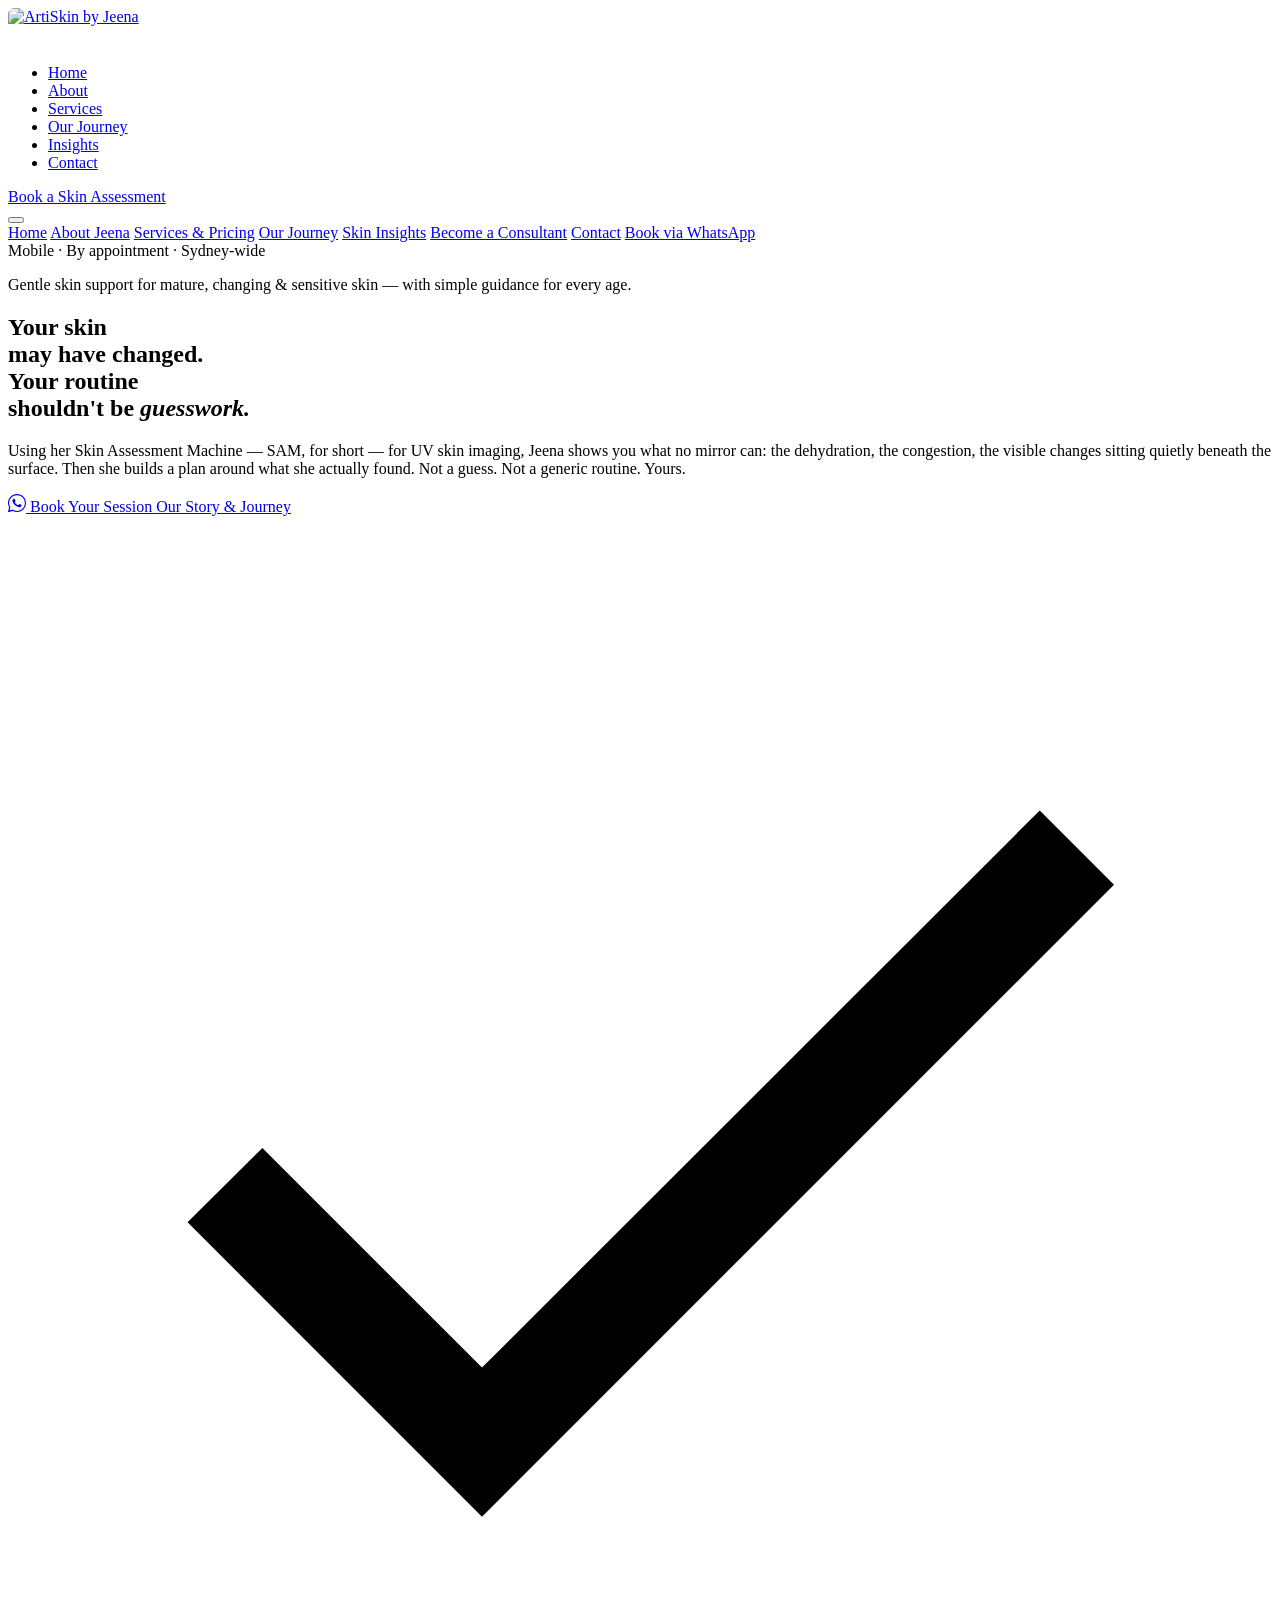
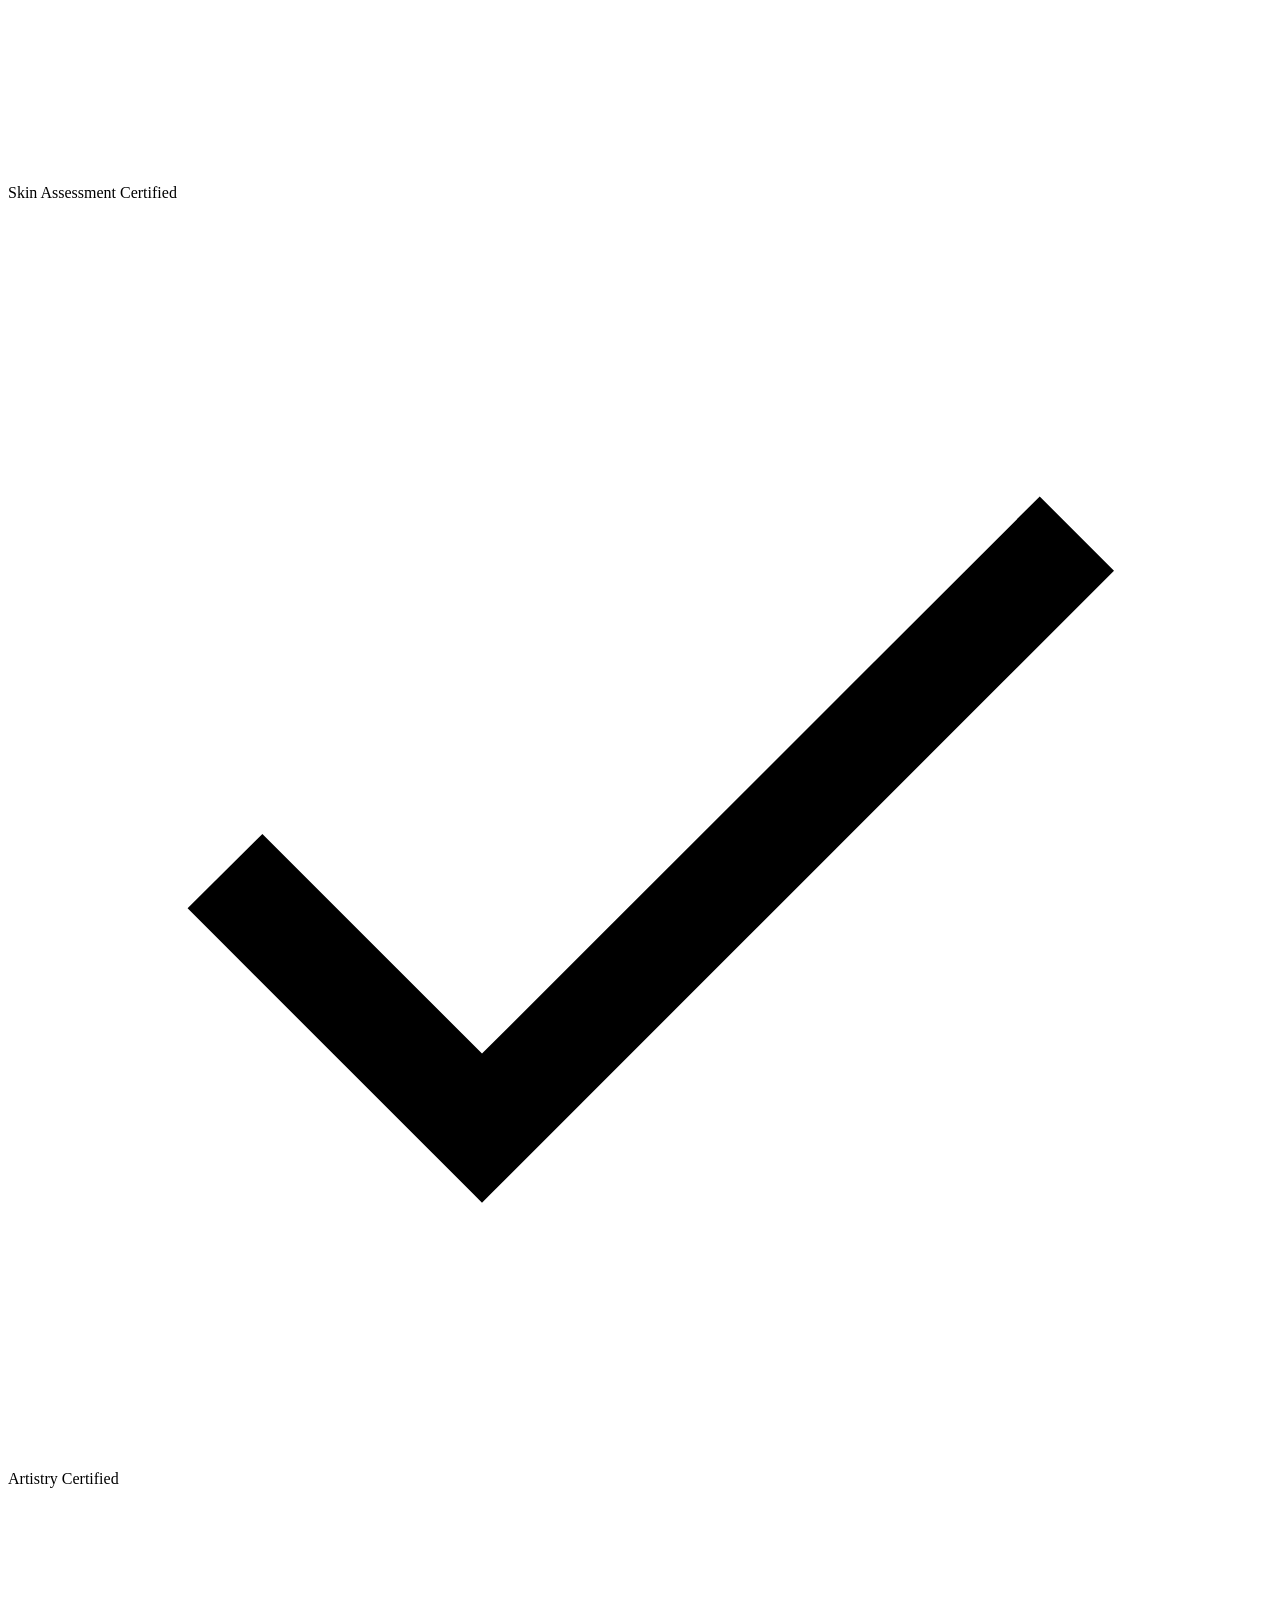
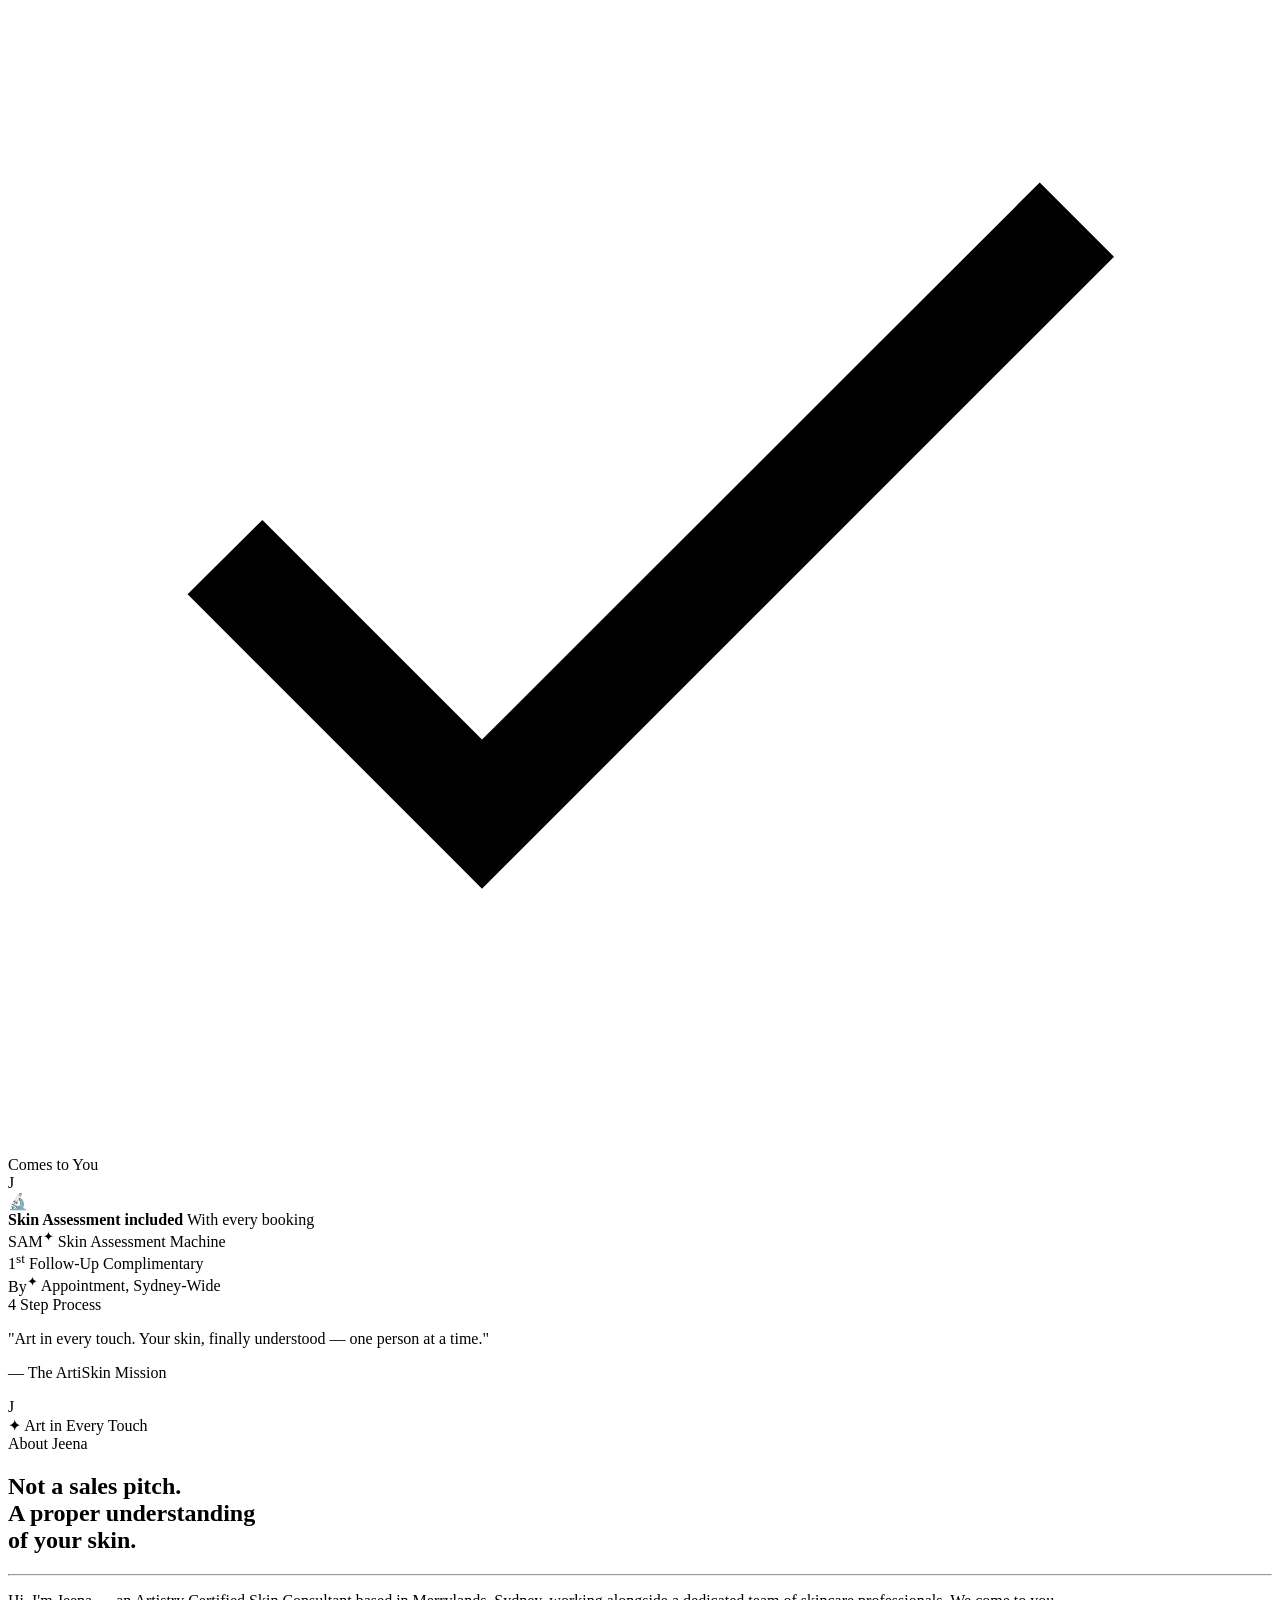
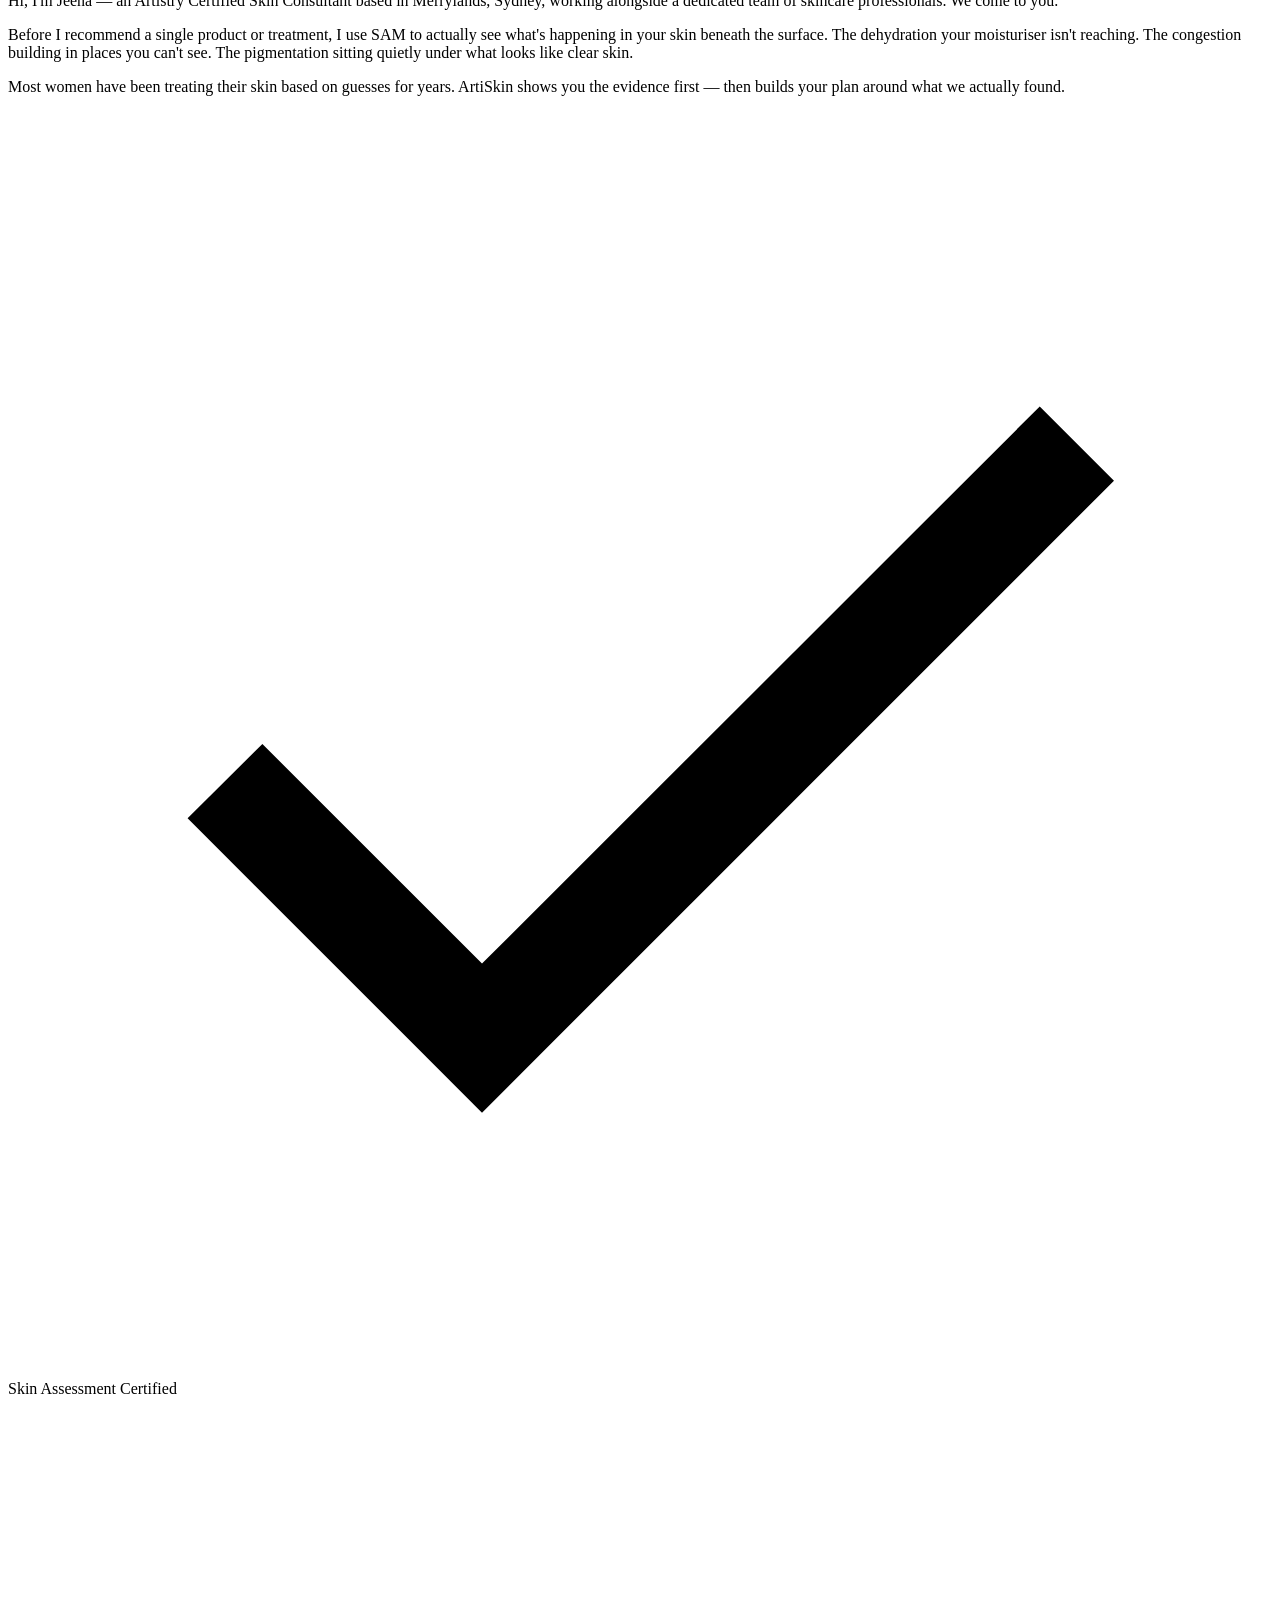
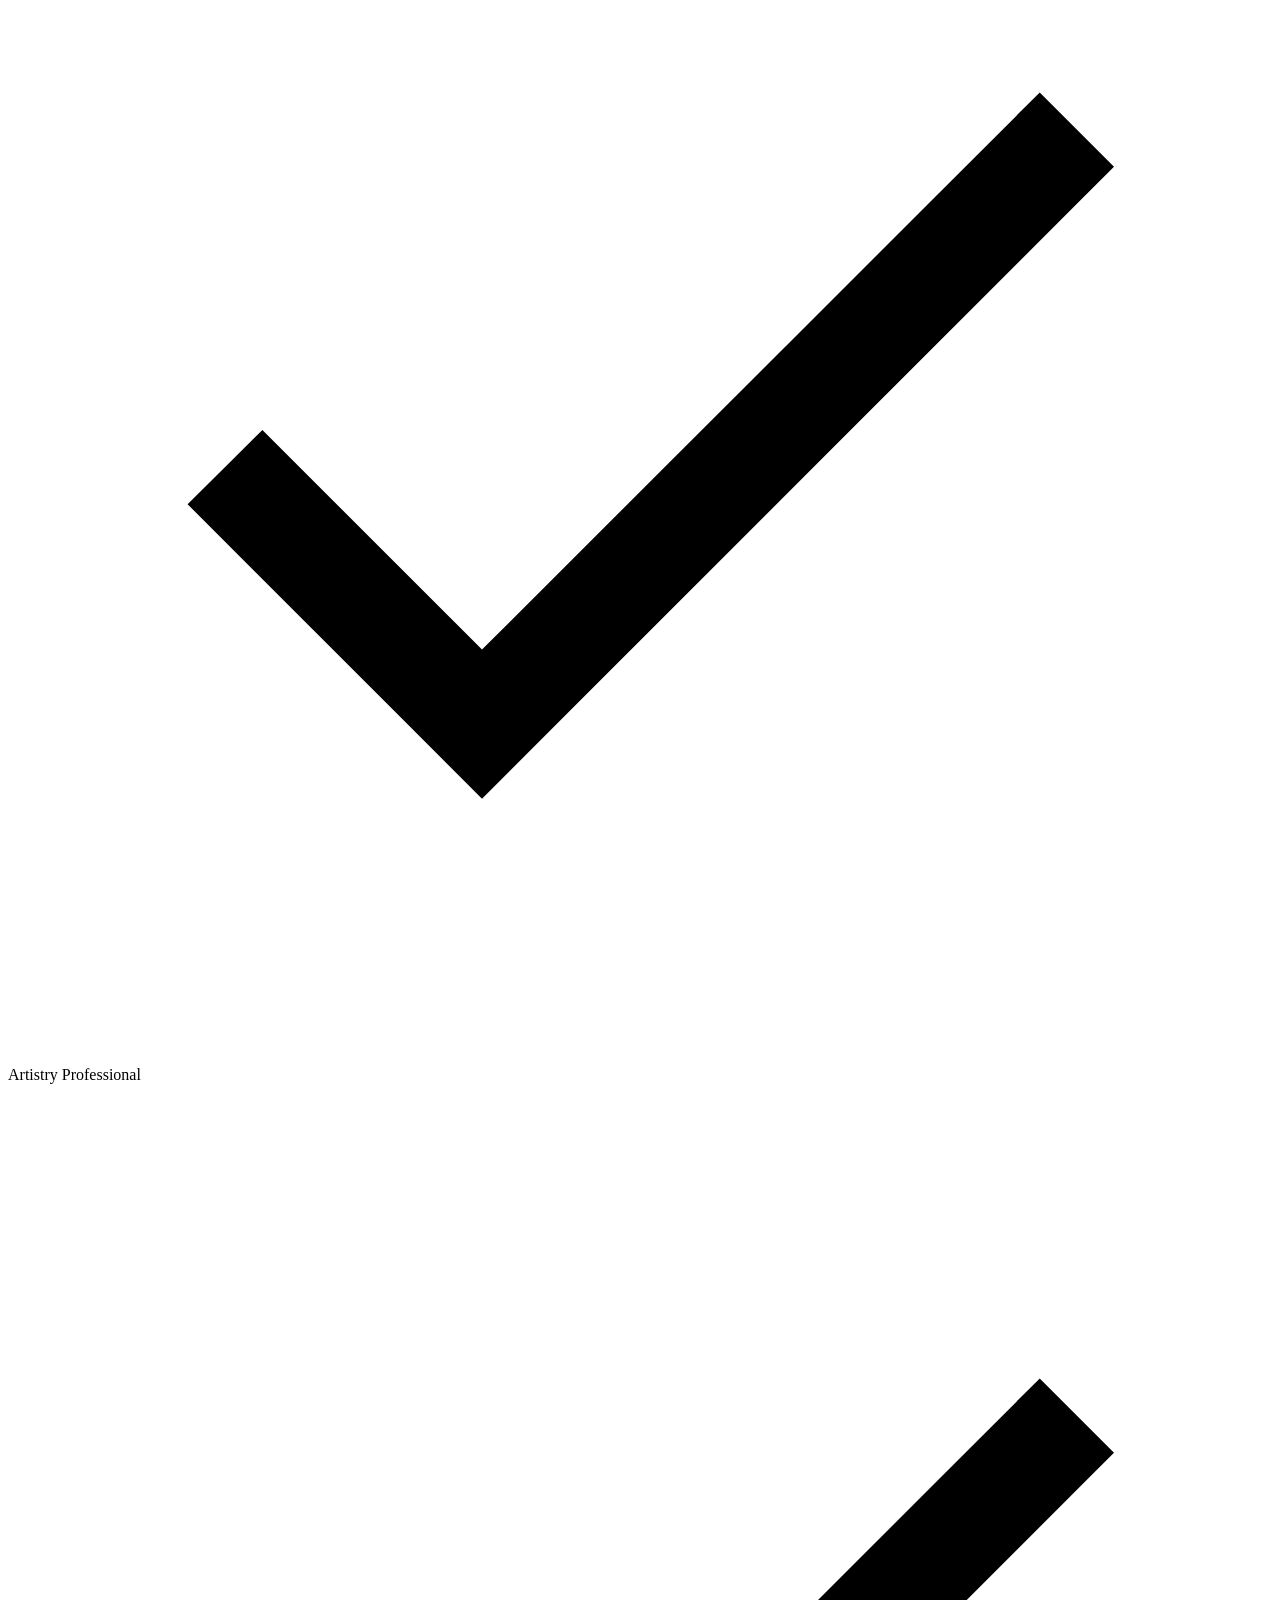
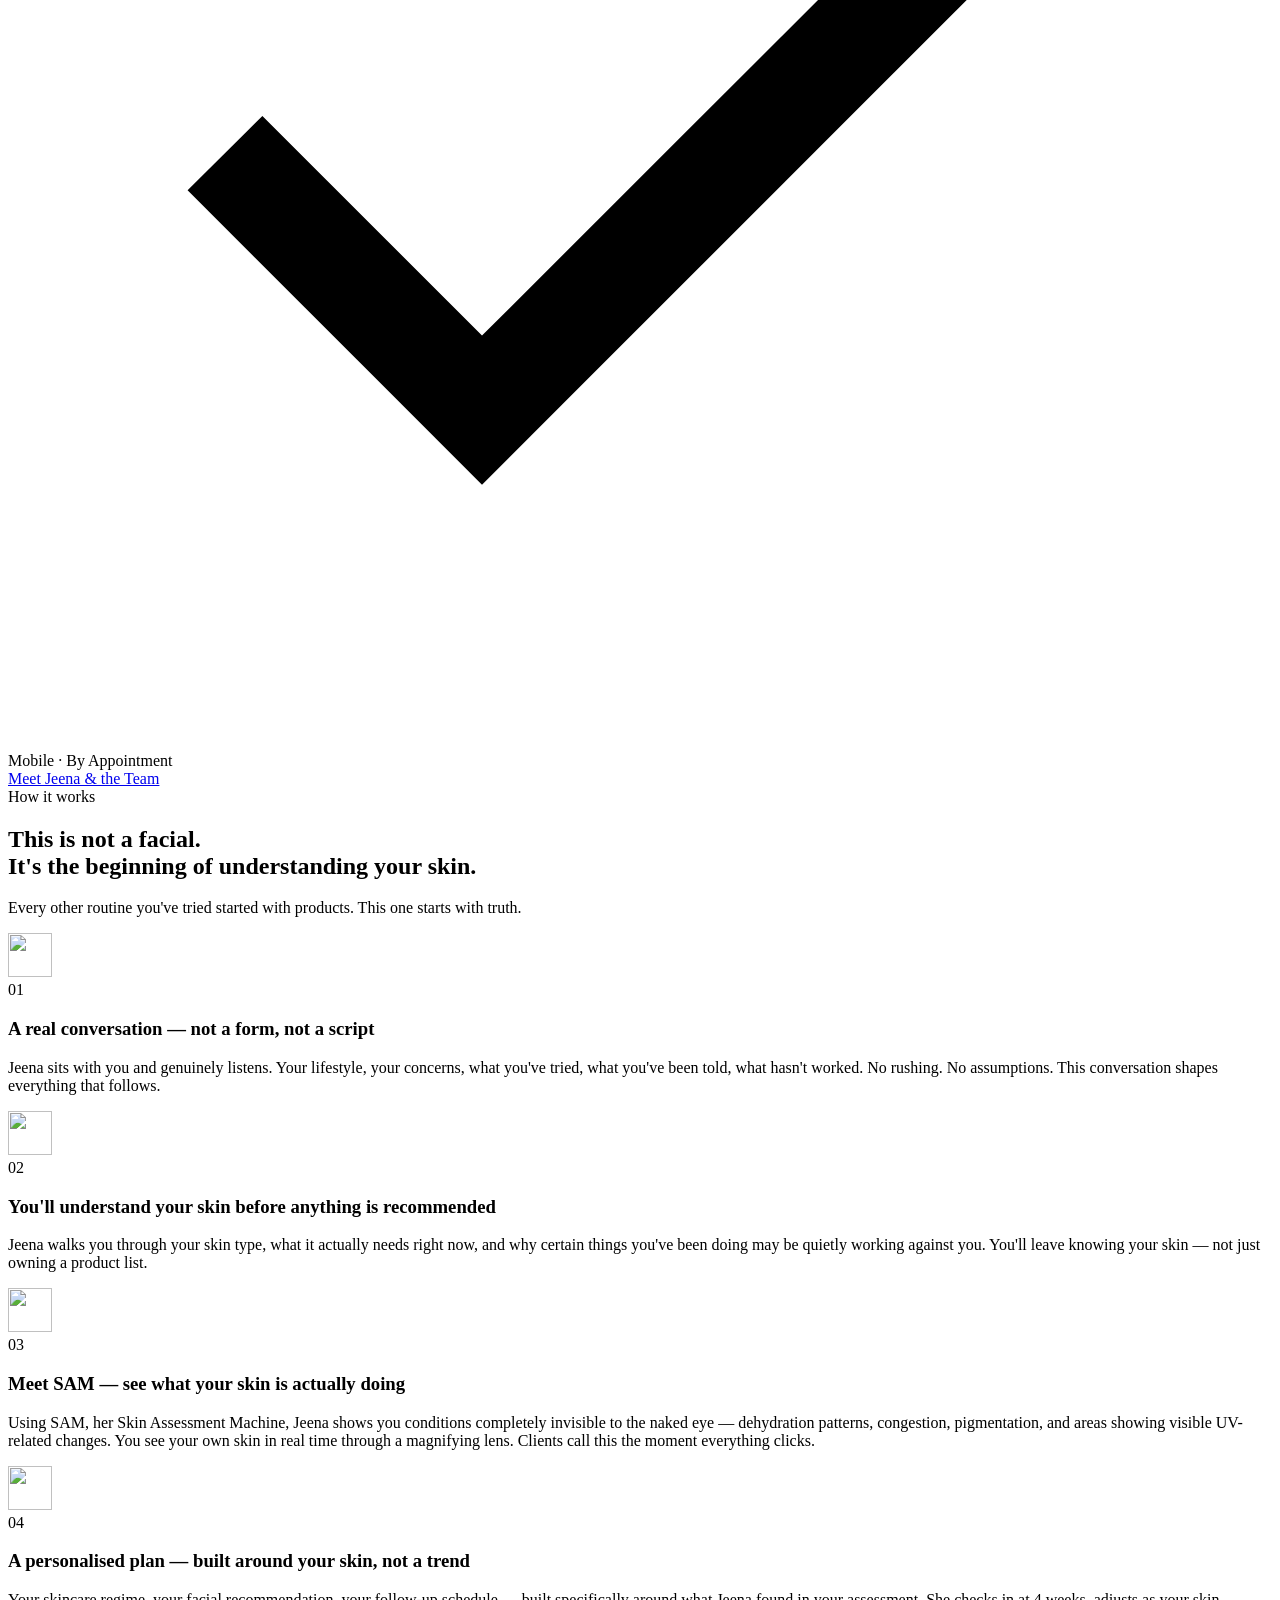
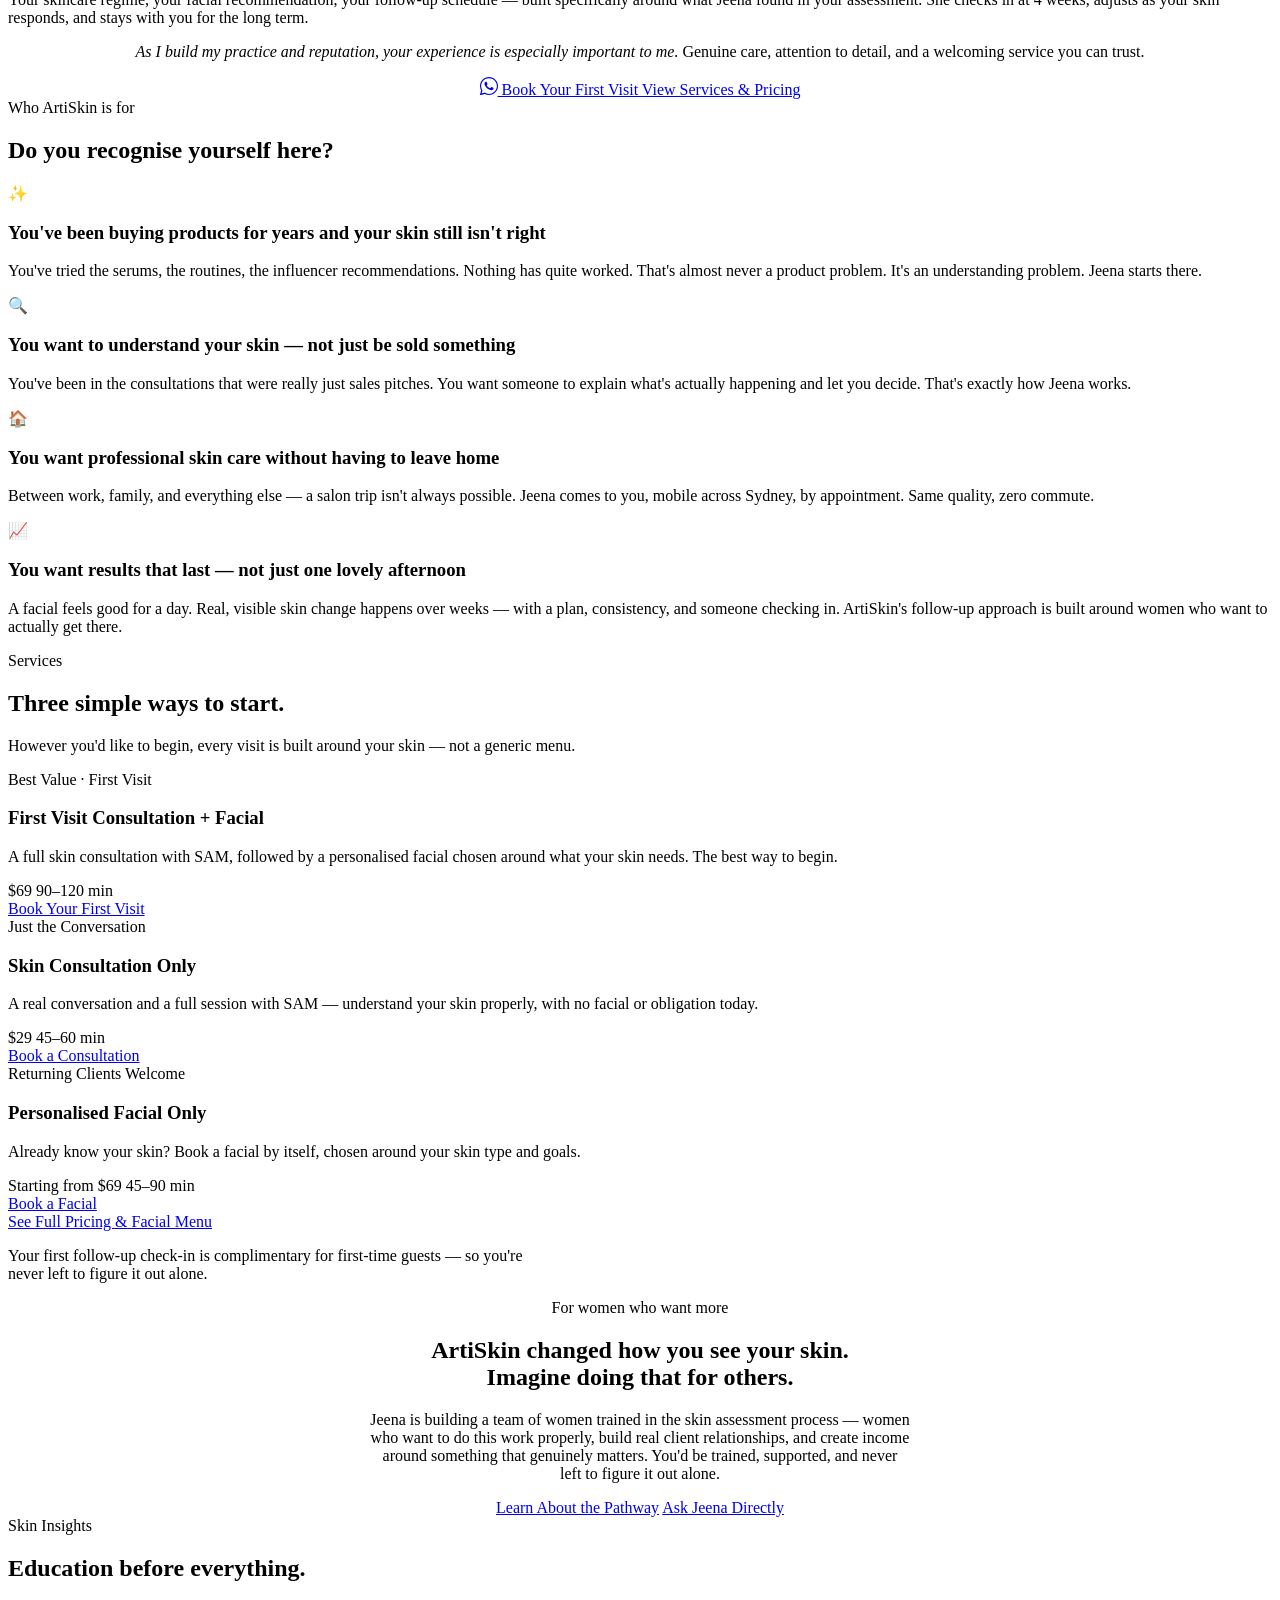
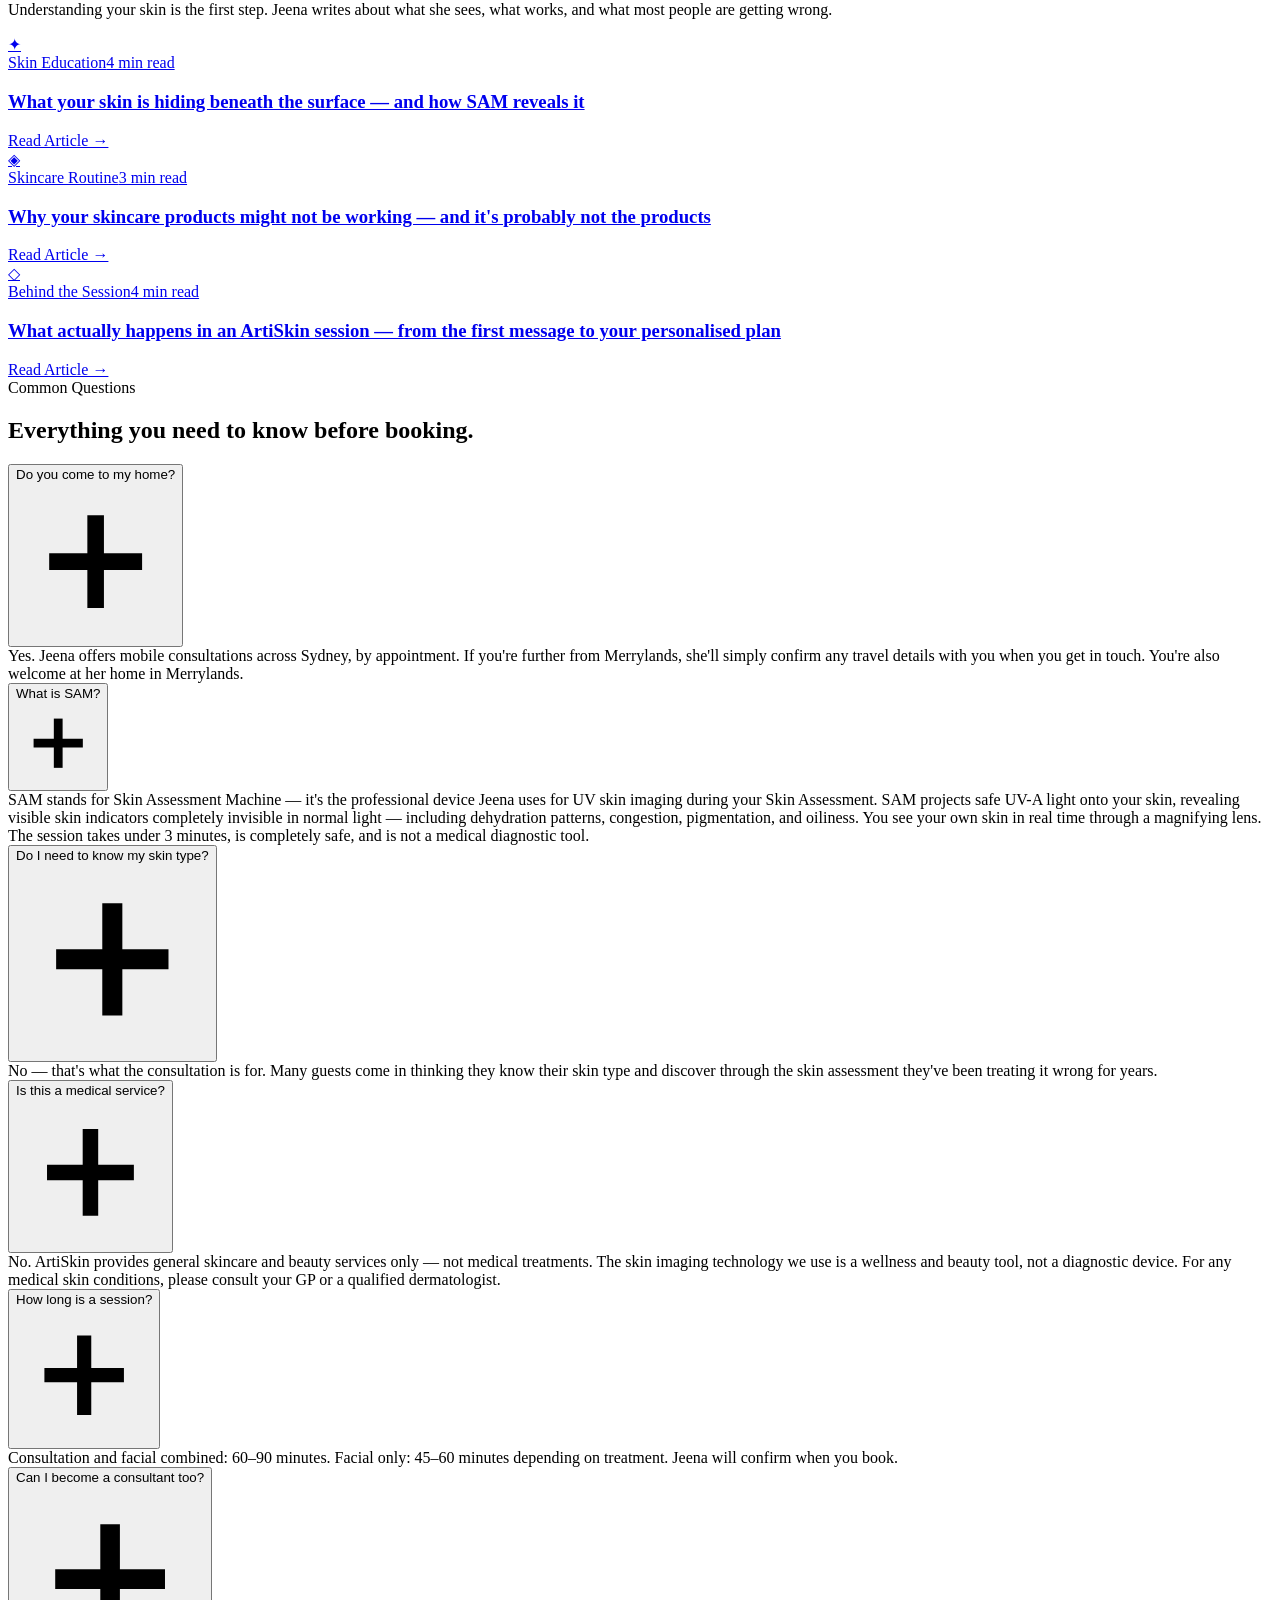
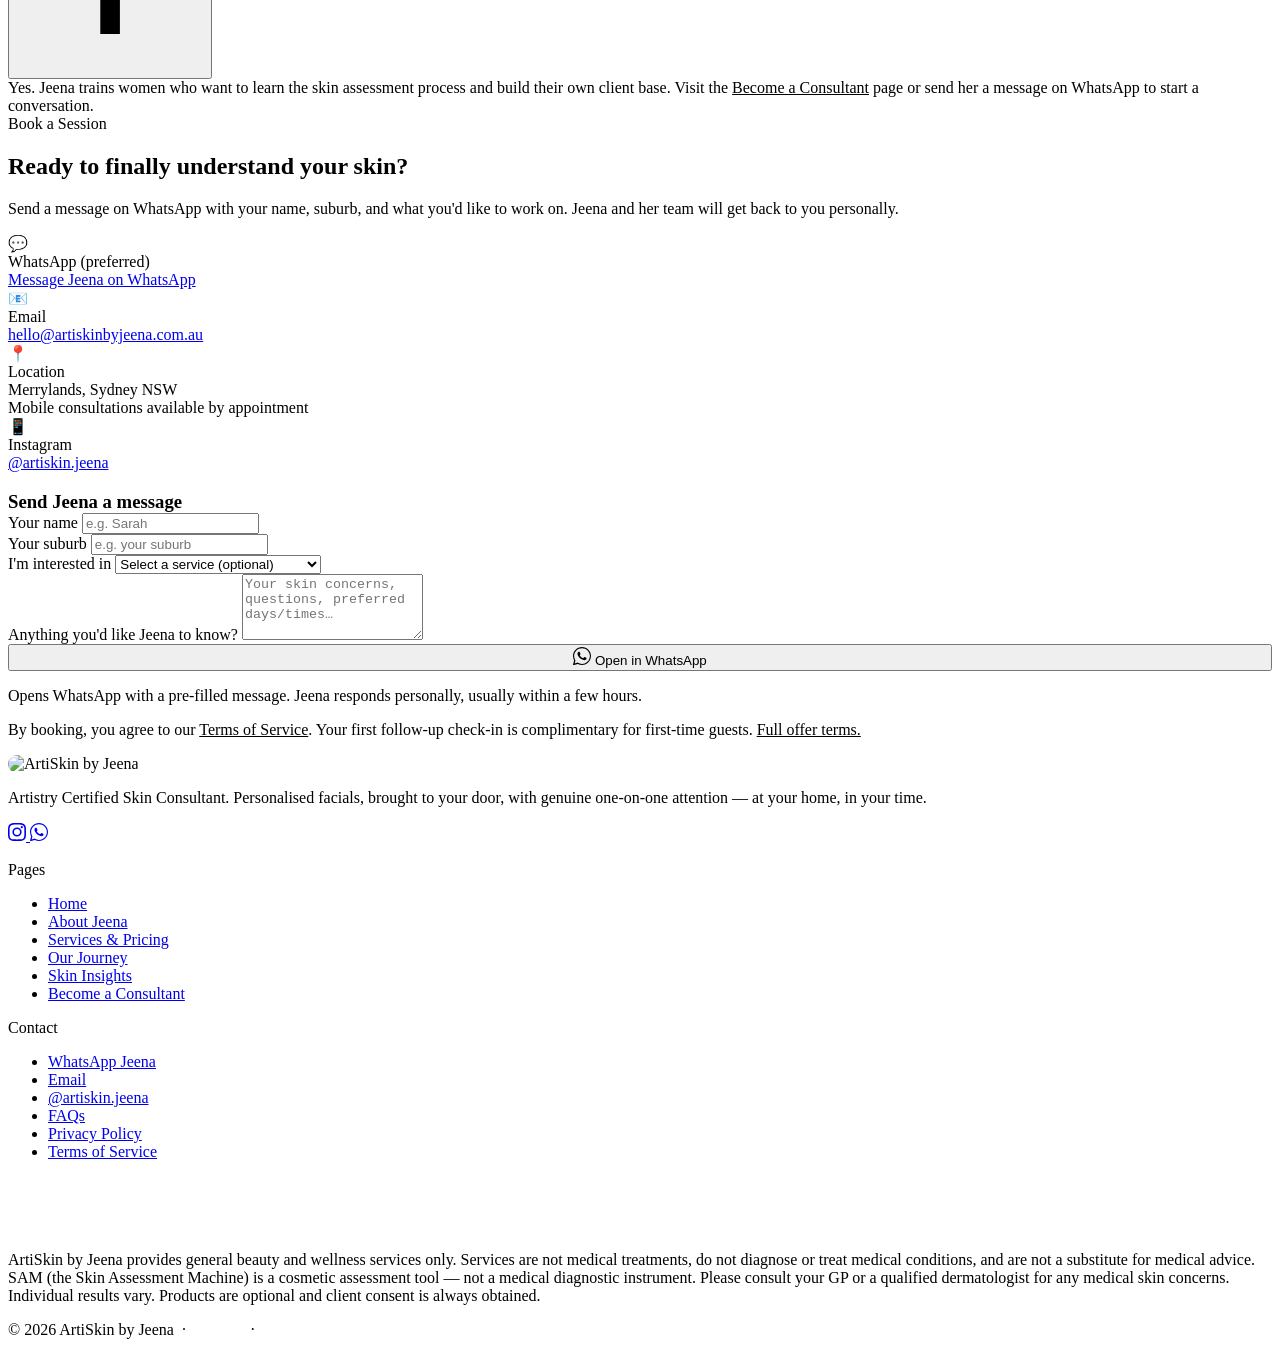
==== index.html @ 5dbd8354 "Add files via upload" ====
<!DOCTYPE html>
<html lang="en">
<head>
  <meta charset="UTF-8">
  <meta name="viewport" content="width=device-width, initial-scale=1.0">
  <meta name="description" content="ArtiSkin by Jeena — Art in Every Touch. Your skin, finally understood. Artistry Certified Skin Consultant. Personalised facials, SAM skin analysis. Mobile across Sydney, by appointment.">
  <meta name="theme-color" content="#FAF7F2">
  <title>ArtiSkin by Jeena — Art in Every Touch. Your Skin, Finally Understood.</title>
  <link rel="preconnect" href="https://fonts.googleapis.com">
  <link rel="preconnect" href="https://fonts.gstatic.com" crossorigin>
  <link href="https://fonts.googleapis.com/css2?family=Cormorant+Garamond:ital,wght@0,300;0,400;0,600;1,300;1,400&family=Outfit:wght@300;400;500;600&display=swap" rel="stylesheet">
  <link rel="stylesheet" href="css/tokens.css">
  <link rel="stylesheet" href="css/base.css">
  <link rel="stylesheet" href="css/components.css">
  <link rel="stylesheet" href="css/nav.css">
  <link rel="stylesheet" href="css/sections.css">
  <link rel="stylesheet" href="css/blog.css">
  <link rel="stylesheet" href="css/pages.css">
</head>
<body>

  <nav class="site-nav" role="navigation" aria-label="Main navigation">
    <div class="nav-inner">
      <a href="index.html" class="nav-logo" aria-label="ArtiSkin by Jeena — home">
        <img src="images/logo-header.png" alt="ArtiSkin by Jeena" style="height:40px;width:auto;display:block;border-radius:6px;">
      </a>
      <ul class="nav-links" role="list">
        <li><a href="index.html">Home</a></li>
        <li><a href="about.html">About</a></li>
        <li><a href="services.html">Services</a></li>
        <li><a href="testimonials.html">Our Journey</a></li>
        <li><a href="blog.html">Insights</a></li>
        <li><a href="index.html#contact">Contact</a></li>
      </ul>
      <div class="nav-cta">
        <a href="index.html#contact" class="btn btn--primary btn--sm">Book a Skin Assessment</a>
      </div>
      <button class="nav-hamburger" aria-label="Open menu">
        <span></span><span></span><span></span>
      </button>
    </div>
  </nav>

  <div class="nav-drawer" role="navigation" aria-label="Mobile navigation">
    <a href="index.html">Home</a>
    <a href="about.html">About Jeena</a>
    <a href="services.html">Services &amp; Pricing</a>
    <a href="testimonials.html">Our Journey</a>
    <a href="blog.html">Skin Insights</a>
    <a href="become-a-consultant.html">Become a Consultant</a>
    <a href="index.html#contact">Contact</a>
    <a href="index.html#contact" class="btn btn--primary">Book via WhatsApp</a>
  </div>

  <main>

    <!-- HERO -->
    <section class="hero nav-offset">
      <div class="container">
        <div class="hero--split">

          <div class="hero__inner">
            <div class="hero__trust-flag">Mobile · By appointment · Sydney-wide</div>

            <p class="t-eyebrow" style="margin-bottom:var(--sp-3);">Gentle skin support for mature, changing &amp; sensitive skin — with simple guidance for every age.</p>

            <h1 class="hero__headline">
              Your skin<br>
              may have changed.<br>
              Your routine<br>
              shouldn't be <em>guesswork.</em>
            </h1>

            <p class="hero__sub">
              Using her Skin Assessment Machine — SAM, for short — for UV skin imaging, Jeena shows you what no mirror can: the dehydration, the congestion, the visible changes sitting quietly beneath the surface. Then she builds a plan around what she actually found. Not a guess. Not a generic routine. Yours.
            </p>

            <div class="hero__actions">
              <a href="index.html#contact" class="btn btn--whatsapp btn--lg">
                <svg viewBox="0 0 24 24" fill="currentColor" aria-hidden="true" style="width:18px;height:18px;"><path d="M17.472 14.382c-.297-.149-1.758-.867-2.03-.967-.273-.099-.471-.148-.67.15-.197.297-.767.966-.94 1.164-.173.199-.347.223-.644.075-.297-.15-1.255-.463-2.39-1.475-.883-.788-1.48-1.761-1.653-2.059-.173-.297-.018-.458.13-.606.134-.133.298-.347.446-.52.149-.174.198-.298.298-.497.099-.198.05-.371-.025-.52-.075-.149-.669-1.612-.916-2.207-.242-.579-.487-.5-.669-.51-.173-.008-.371-.01-.57-.01-.198 0-.52.074-.792.372-.272.297-1.04 1.016-1.04 2.479 0 1.462 1.065 2.875 1.213 3.074.149.198 2.096 3.2 5.077 4.487.709.306 1.262.489 1.694.625.712.227 1.36.195 1.871.118.571-.085 1.758-.719 2.006-1.413.248-.694.248-1.289.173-1.413-.074-.124-.272-.198-.57-.347z"/><path d="M12 0C5.373 0 0 5.373 0 12c0 2.118.554 4.107 1.523 5.835L.057 23.215a.75.75 0 00.93.902l5.524-1.445A11.935 11.935 0 0012 24c6.627 0 12-5.373 12-12S18.627 0 12 0zm0 22.5c-1.965 0-3.806-.526-5.393-1.44l-.387-.227-4.012 1.05 1.074-3.9-.252-.4A10.447 10.447 0 011.5 12C1.5 6.21 6.21 1.5 12 1.5S22.5 6.21 22.5 12 17.79 22.5 12 22.5z"/></svg>
                Book Your Session
              </a>
              <a href="testimonials.html" class="btn btn--ghost btn--lg">Our Story &amp; Journey</a>
            </div>

            <div class="hero__credentials">
              <div class="credential-pill">
                <span class="credential-pill__icon"><svg viewBox="0 0 24 24" fill="currentColor" aria-hidden="true"><path d="M9 16.17L4.83 12l-1.42 1.41L9 19 21 7l-1.41-1.41z"/></svg></span>
                Skin Assessment Certified
              </div>
              <div class="credential-pill">
                <span class="credential-pill__icon"><svg viewBox="0 0 24 24" fill="currentColor" aria-hidden="true"><path d="M9 16.17L4.83 12l-1.42 1.41L9 19 21 7l-1.41-1.41z"/></svg></span>
                Artistry Certified
              </div>
              <div class="credential-pill">
                <span class="credential-pill__icon"><svg viewBox="0 0 24 24" fill="currentColor" aria-hidden="true"><path d="M9 16.17L4.83 12l-1.42 1.41L9 19 21 7l-1.41-1.41z"/></svg></span>
                Comes to You
              </div>
            </div>
          </div>

          <div class="hero__photo-col">
            <div class="hero__photo-frame">
              <!-- REPLACE WITH: <img src="images/jeena-hero.jpg" alt="Jeena, ArtiSkin skin consultant"> -->
              <div class="hero__photo-placeholder">
                <span>J</span>
              </div>
              <div class="hero__photo-badge">
                <div class="hero__photo-badge-icon">🔬</div>
                <div class="hero__photo-badge-text">
                  <strong>Skin Assessment included</strong>
                  <span>With every booking</span>
                </div>
              </div>
            </div>
          </div>

        </div>
      </div>
    </section>

    <!-- STATS BAR -->
    <div class="stats-bar">
      <div class="container">
        <div class="stats-bar__inner">
          <div class="stats-bar__item">
            <span class="stats-bar__number">SAM<sup>✦</sup></span>
            <span class="stats-bar__label">Skin Assessment Machine</span>
          </div>
          <div class="stats-bar__item">
            <span class="stats-bar__number">1<sup>st</sup></span>
            <span class="stats-bar__label">Follow-Up Complimentary</span>
          </div>
          <div class="stats-bar__item">
            <span class="stats-bar__number">By<sup>✦</sup></span>
            <span class="stats-bar__label">Appointment, Sydney-Wide</span>
          </div>
          <div class="stats-bar__item">
            <span class="stats-bar__number">4</span>
            <span class="stats-bar__label">Step Process</span>
          </div>
        </div>
      </div>
    </div>

    <!-- MISSION STRIP -->
    <div class="mission-strip">
      <p class="mission-strip__text">"Art in every touch. Your skin, finally understood — one person at a time."</p>
      <p class="mission-strip__sub">— The ArtiSkin Mission</p>
    </div>

    <!-- ABOUT -->
    <section class="about-section section" id="about">
      <div class="container">
        <div class="about-layout">

          <div class="about-portrait reveal">
            <div class="about-portrait__frame">
              <!-- REPLACE WITH: <img src="images/jeena-about.jpg" alt="Jeena" style="width:100%;height:100%;object-fit:cover;"> -->
              <span class="about-portrait__placeholder" aria-hidden="true">J</span>
            </div>
            <div class="about-portrait__badge">
              <span class="about-portrait__badge-number">✦</span>
              <span class="about-portrait__badge-label">Art in Every Touch</span>
            </div>
          </div>

          <div class="about-content">
            <span class="t-eyebrow reveal">About Jeena</span>
            <h2 class="h-section mt-4 reveal reveal--delay-1">
              Not a sales pitch.<br>A proper understanding<br>of your skin.
            </h2>
            <hr class="divider reveal reveal--delay-2">
            <p class="reveal reveal--delay-2">
              Hi, I'm Jeena — an Artistry Certified Skin Consultant based in Merrylands, Sydney, working alongside a dedicated team of skincare professionals. We come to you.
            </p>
            <p class="reveal reveal--delay-3">
              Before I recommend a single product or treatment, I use SAM to actually see what's happening in your skin beneath the surface. The dehydration your moisturiser isn't reaching. The congestion building in places you can't see. The pigmentation sitting quietly under what looks like clear skin.
            </p>
            <p class="reveal reveal--delay-3">
              Most women have been treating their skin based on guesses for years. ArtiSkin shows you the evidence first — then builds your plan around what we actually found.
            </p>
            <div class="about-certifications mt-8 reveal reveal--delay-4">
              <div class="credential-pill">
                <span class="credential-pill__icon"><svg viewBox="0 0 24 24" fill="currentColor" aria-hidden="true"><path d="M9 16.17L4.83 12l-1.42 1.41L9 19 21 7l-1.41-1.41z"/></svg></span>
                Skin Assessment Certified
              </div>
              <div class="credential-pill">
                <span class="credential-pill__icon"><svg viewBox="0 0 24 24" fill="currentColor" aria-hidden="true"><path d="M9 16.17L4.83 12l-1.42 1.41L9 19 21 7l-1.41-1.41z"/></svg></span>
                Artistry Professional
              </div>
              <div class="credential-pill">
                <span class="credential-pill__icon"><svg viewBox="0 0 24 24" fill="currentColor" aria-hidden="true"><path d="M9 16.17L4.83 12l-1.42 1.41L9 19 21 7l-1.41-1.41z"/></svg></span>
                Mobile · By Appointment
              </div>
            </div>
            <div class="mt-8 reveal reveal--delay-5">
              <a href="about.html" class="btn btn--secondary">Meet Jeena &amp; the Team</a>
            </div>
          </div>

        </div>
      </div>
    </section>

    <!-- PROCESS -->
    <section class="process-section section" id="process">
      <div class="container">
        <div class="section-header--center reveal">
          <span class="t-eyebrow">How it works</span>
          <h2 class="h-section mt-4">This is not a facial.<br>It's the beginning of understanding your skin.</h2>
          <p class="t-lead mt-5">Every other routine you've tried started with products. This one starts with truth.</p>
        </div>
        <div class="grid-2">
          <div class="step-card reveal reveal--delay-1">
            <div class="step-card__head">
              <img src="images/icons/step-1-conversation.svg" alt="" class="step-card__icon" width="44" height="44">
              <div class="step-card__number">01</div>
            </div>
            <h3 class="step-card__title">A real conversation — not a form, not a script</h3>
            <p class="step-card__desc">Jeena sits with you and genuinely listens. Your lifestyle, your concerns, what you've tried, what you've been told, what hasn't worked. No rushing. No assumptions. This conversation shapes everything that follows.</p>
          </div>
          <div class="step-card reveal reveal--delay-2">
            <div class="step-card__head">
              <img src="images/icons/step-2-education.svg" alt="" class="step-card__icon" width="44" height="44">
              <div class="step-card__number">02</div>
            </div>
            <h3 class="step-card__title">You'll understand your skin before anything is recommended</h3>
            <p class="step-card__desc">Jeena walks you through your skin type, what it actually needs right now, and why certain things you've been doing may be quietly working against you. You'll leave knowing your skin — not just owning a product list.</p>
          </div>
          <div class="step-card reveal reveal--delay-3">
            <div class="step-card__head">
              <img src="images/icons/step-3-uvscan.svg" alt="" class="step-card__icon" width="44" height="44">
              <div class="step-card__number">03</div>
            </div>
            <h3 class="step-card__title">Meet SAM — see what your skin is actually doing</h3>
            <p class="step-card__desc">Using SAM, her Skin Assessment Machine, Jeena shows you conditions completely invisible to the naked eye — dehydration patterns, congestion, pigmentation, and areas showing visible UV-related changes. You see your own skin in real time through a magnifying lens. Clients call this the moment everything clicks.</p>
          </div>
          <div class="step-card reveal reveal--delay-4">
            <div class="step-card__head">
              <img src="images/icons/step-4-plan.svg" alt="" class="step-card__icon" width="44" height="44">
              <div class="step-card__number">04</div>
            </div>
            <h3 class="step-card__title">A personalised plan — built around your skin, not a trend</h3>
            <p class="step-card__desc">Your skincare regime, your facial recommendation, your follow-up schedule — built specifically around what Jeena found in your assessment. She checks in at 4 weeks, adjusts as your skin responds, and stays with you for the long term.</p>
          </div>
        </div>
      </div>
    </section>


    <!-- TRUST STRIP -->
    <section class="section bg-alt" id="offer">
      <div class="container container--md">
        <div class="personal-offer reveal" style="text-align:center;">
          <p class="t-lead">
            <em>As I build my practice and reputation, your experience is especially important to me.</em> Genuine care, attention to detail, and a welcoming service you can trust.
          </p>
          <div class="personal-offer__actions" style="justify-content:center;margin-top:var(--sp-6);">
            <a href="index.html#contact" class="btn btn--whatsapp btn--lg">
              <svg viewBox="0 0 24 24" fill="currentColor" style="width:18px;height:18px;" aria-hidden="true"><path d="M17.472 14.382c-.297-.149-1.758-.867-2.03-.967-.273-.099-.471-.148-.67.15-.197.297-.767.966-.94 1.164-.173.199-.347.223-.644.075-.297-.15-1.255-.463-2.39-1.475-.883-.788-1.48-1.761-1.653-2.059-.173-.297-.018-.458.13-.606.134-.133.298-.347.446-.52.149-.174.198-.298.298-.497.099-.198.05-.371-.025-.52-.075-.149-.669-1.612-.916-2.207-.242-.579-.487-.5-.669-.51-.173-.008-.371-.01-.57-.01-.198 0-.52.074-.792.372-.272.297-1.04 1.016-1.04 2.479 0 1.462 1.065 2.875 1.213 3.074.149.198 2.096 3.2 5.077 4.487.709.306 1.262.489 1.694.625.712.227 1.36.195 1.871.118.571-.085 1.758-.719 2.006-1.413.248-.694.248-1.289.173-1.413-.074-.124-.272-.198-.57-.347z"/><path d="M12 0C5.373 0 0 5.373 0 12c0 2.118.554 4.107 1.523 5.835L.057 23.215a.75.75 0 00.93.902l5.524-1.445A11.935 11.935 0 0012 24c6.627 0 12-5.373 12-12S18.627 0 12 0zm0 22.5c-1.965 0-3.806-.526-5.393-1.44l-.387-.227-4.012 1.05 1.074-3.9-.252-.4A10.447 10.447 0 011.5 12C1.5 6.21 6.21 1.5 12 1.5S22.5 6.21 22.5 12 17.79 22.5 12 22.5z"/></svg>
              Book Your First Visit
            </a>
            <a href="services.html" class="btn btn--ghost btn--lg">View Services &amp; Pricing</a>
          </div>
        </div>
      </div>
    </section>


    <!-- WHO THIS IS FOR -->
    <section class="for-section section" id="who">
      <div class="container">
        <div class="section-header--center reveal">
          <span class="t-eyebrow">Who ArtiSkin is for</span>
          <h2 class="h-section mt-4">Do you recognise yourself here?</h2>
        </div>
        <div class="grid-2">
          <div class="persona-card reveal reveal--delay-1">
            <div class="persona-card__icon">✨</div>
            <div>
              <h3 class="persona-card__title">You've been buying products for years and your skin still isn't right</h3>
              <p class="persona-card__desc">You've tried the serums, the routines, the influencer recommendations. Nothing has quite worked. That's almost never a product problem. It's an understanding problem. Jeena starts there.</p>
            </div>
          </div>
          <div class="persona-card reveal reveal--delay-2">
            <div class="persona-card__icon">🔍</div>
            <div>
              <h3 class="persona-card__title">You want to understand your skin — not just be sold something</h3>
              <p class="persona-card__desc">You've been in the consultations that were really just sales pitches. You want someone to explain what's actually happening and let you decide. That's exactly how Jeena works.</p>
            </div>
          </div>
          <div class="persona-card reveal reveal--delay-3">
            <div class="persona-card__icon">🏠</div>
            <div>
              <h3 class="persona-card__title">You want professional skin care without having to leave home</h3>
              <p class="persona-card__desc">Between work, family, and everything else — a salon trip isn't always possible. Jeena comes to you, mobile across Sydney, by appointment. Same quality, zero commute.</p>
            </div>
          </div>
          <div class="persona-card reveal reveal--delay-4">
            <div class="persona-card__icon">📈</div>
            <div>
              <h3 class="persona-card__title">You want results that last — not just one lovely afternoon</h3>
              <p class="persona-card__desc">A facial feels good for a day. Real, visible skin change happens over weeks — with a plan, consistency, and someone checking in. ArtiSkin's follow-up approach is built around women who want to actually get there.</p>
            </div>
          </div>
        </div>
      </div>
    </section>

    <!-- SERVICES PREVIEW -->
    <section class="services-preview-section section">
      <div class="container">
        <div class="section-header reveal">
          <span class="t-eyebrow">Services</span>
          <h2 class="h-section mt-4">Three simple ways to start.</h2>
          <p class="t-lead mt-5 mb-8">However you'd like to begin, every visit is built around your skin — not a generic menu.</p>
        </div>
        <div class="grid-3">
          <div class="service-card service-card--featured reveal reveal--delay-1">
            <span class="service-card__category">Best Value · First Visit</span>
            <h3 class="service-card__title">First Visit Consultation + Facial</h3>
            <p class="service-card__desc">A full skin consultation with SAM, followed by a personalised facial chosen around what your skin needs. The best way to begin.</p>
            <div class="service-card__price">$69 <span>90–120 min</span></div>
            <a href="index.html#contact" class="btn btn--whatsapp mt-4">Book Your First Visit</a>
          </div>
          <div class="service-card reveal reveal--delay-2">
            <span class="service-card__category">Just the Conversation</span>
            <h3 class="service-card__title">Skin Consultation Only</h3>
            <p class="service-card__desc">A real conversation and a full session with SAM — understand your skin properly, with no facial or obligation today.</p>
            <div class="service-card__price">$29 <span>45–60 min</span></div>
            <a href="index.html#contact" class="btn btn--ghost mt-4">Book a Consultation</a>
          </div>
          <div class="service-card reveal reveal--delay-3">
            <span class="service-card__category">Returning Clients Welcome</span>
            <h3 class="service-card__title">Personalised Facial Only</h3>
            <p class="service-card__desc">Already know your skin? Book a facial by itself, chosen around your skin type and goals.</p>
            <div class="service-card__price">Starting from $69 <span>45–90 min</span></div>
            <a href="index.html#contact" class="btn btn--ghost mt-4">Book a Facial</a>
          </div>
        </div>
        <div class="mt-8">
          <a href="services.html" class="btn btn--secondary">See Full Pricing &amp; Facial Menu</a>
        </div>
        <p class="t-lead mt-6" style="max-width:520px;">Your first follow-up check-in is complimentary for first-time guests — so you're never left to figure it out alone.</p>
      </div>
    </section>

    <!-- BECOME A CONSULTANT STRIP -->
    <section class="section" style="background:var(--clr-bg-alt);">
      <div class="container container--md">
        <div style="text-align:center;" class="reveal">
          <span class="t-eyebrow">For women who want more</span>
          <h2 class="h-section mt-4">ArtiSkin changed how you see your skin.<br>Imagine doing that for others.</h2>
          <p class="t-lead mt-5" style="max-width:540px;margin-inline:auto;">
            Jeena is building a team of women trained in the skin assessment process — women who want to do this work properly, build real client relationships, and create income around something that genuinely matters. You'd be trained, supported, and never left to figure it out alone.
          </p>
          <div class="mt-8 flex-center" style="gap:var(--sp-4);flex-wrap:wrap;">
            <a href="become-a-consultant.html" class="btn btn--primary btn--lg">Learn About the Pathway</a>
            <a href="index.html#contact" class="btn btn--ghost btn--lg">Ask Jeena Directly</a>
          </div>
        </div>
      </div>
    </section>

    <!-- BLOG PREVIEW -->
    <section class="blog-preview-section section">
      <div class="container">
        <div class="section-header reveal">
          <span class="t-eyebrow">Skin Insights</span>
          <h2 class="h-section mt-4">Education before everything.</h2>
          <p class="t-lead mt-5">Understanding your skin is the first step. Jeena writes about what she sees, what works, and what most people are getting wrong.</p>
        </div>
        <div class="blog-grid">
          <a href="posts/what-sam-reveals.html" class="blog-card reveal reveal--delay-1">
            <div class="blog-card__image"><div class="blog-card__image-inner" aria-hidden="true">✦</div></div>
            <div class="blog-card__body">
              <div class="blog-card__meta"><span class="badge badge--trust">Skin Education</span><span class="blog-card__meta-sep"></span><span>4 min read</span></div>
              <h3 class="blog-card__title">What your skin is hiding beneath the surface — and how SAM reveals it</h3>
              <span class="blog-card__read-more">Read Article →</span>
            </div>
          </a>
          <a href="posts/why-skincare-not-working.html" class="blog-card reveal reveal--delay-2">
            <div class="blog-card__image"><div class="blog-card__image-inner" aria-hidden="true">◈</div></div>
            <div class="blog-card__body">
              <div class="blog-card__meta"><span class="badge badge--trust">Skincare Routine</span><span class="blog-card__meta-sep"></span><span>3 min read</span></div>
              <h3 class="blog-card__title">Why your skincare products might not be working — and it's probably not the products</h3>
              <span class="blog-card__read-more">Read Article →</span>
            </div>
          </a>
          <a href="posts/what-happens-in-a-session.html" class="blog-card reveal reveal--delay-3">
            <div class="blog-card__image"><div class="blog-card__image-inner" aria-hidden="true">◇</div></div>
            <div class="blog-card__body">
              <div class="blog-card__meta"><span class="badge badge--trust">Behind the Session</span><span class="blog-card__meta-sep"></span><span>4 min read</span></div>
              <h3 class="blog-card__title">What actually happens in an ArtiSkin session — from the first message to your personalised plan</h3>
              <span class="blog-card__read-more">Read Article →</span>
            </div>
          </a>
        </div>
      </div>
    </section>

    <!-- FAQ -->
    <section class="section bg-alt" id="faq">
      <div class="container container--md">
        <div class="section-header--center reveal">
          <span class="t-eyebrow">Common Questions</span>
          <h2 class="h-section mt-4">Everything you need to know before booking.</h2>
        </div>
        <div class="faq-list reveal">
          <div class="faq-item">
            <button class="faq-question" type="button">Do you come to my home?<span class="faq-icon" aria-hidden="true"><svg viewBox="0 0 24 24" fill="none" stroke="currentColor" stroke-width="2.5"><line x1="12" y1="5" x2="12" y2="19"/><line x1="5" y1="12" x2="19" y2="12"/></svg></span></button>
            <div class="faq-answer" role="region"><div class="faq-answer-inner">Yes. Jeena offers mobile consultations across Sydney, by appointment. If you're further from Merrylands, she'll simply confirm any travel details with you when you get in touch. You're also welcome at her home in Merrylands.</div></div>
          </div>
          <div class="faq-item">
            <button class="faq-question" type="button">What is SAM?<span class="faq-icon" aria-hidden="true"><svg viewBox="0 0 24 24" fill="none" stroke="currentColor" stroke-width="2.5"><line x1="12" y1="5" x2="12" y2="19"/><line x1="5" y1="12" x2="19" y2="12"/></svg></span></button>
            <div class="faq-answer" role="region"><div class="faq-answer-inner">SAM stands for Skin Assessment Machine — it's the professional device Jeena uses for UV skin imaging during your Skin Assessment. SAM projects safe UV-A light onto your skin, revealing visible skin indicators completely invisible in normal light — including dehydration patterns, congestion, pigmentation, and oiliness. You see your own skin in real time through a magnifying lens. The session takes under 3 minutes, is completely safe, and is not a medical diagnostic tool.</div></div>
          </div>
          <div class="faq-item">
            <button class="faq-question" type="button">Do I need to know my skin type?<span class="faq-icon" aria-hidden="true"><svg viewBox="0 0 24 24" fill="none" stroke="currentColor" stroke-width="2.5"><line x1="12" y1="5" x2="12" y2="19"/><line x1="5" y1="12" x2="19" y2="12"/></svg></span></button>
            <div class="faq-answer" role="region"><div class="faq-answer-inner">No — that's what the consultation is for. Many guests come in thinking they know their skin type and discover through the skin assessment they've been treating it wrong for years.</div></div>
          </div>
          <div class="faq-item">
            <button class="faq-question" type="button">Is this a medical service?<span class="faq-icon" aria-hidden="true"><svg viewBox="0 0 24 24" fill="none" stroke="currentColor" stroke-width="2.5"><line x1="12" y1="5" x2="12" y2="19"/><line x1="5" y1="12" x2="19" y2="12"/></svg></span></button>
            <div class="faq-answer" role="region"><div class="faq-answer-inner">No. ArtiSkin provides general skincare and beauty services only — not medical treatments. The skin imaging technology we use is a wellness and beauty tool, not a diagnostic device. For any medical skin conditions, please consult your GP or a qualified dermatologist.</div></div>
          </div>
          <div class="faq-item">
            <button class="faq-question" type="button">How long is a session?<span class="faq-icon" aria-hidden="true"><svg viewBox="0 0 24 24" fill="none" stroke="currentColor" stroke-width="2.5"><line x1="12" y1="5" x2="12" y2="19"/><line x1="5" y1="12" x2="19" y2="12"/></svg></span></button>
            <div class="faq-answer" role="region"><div class="faq-answer-inner">Consultation and facial combined: 60–90 minutes. Facial only: 45–60 minutes depending on treatment. Jeena will confirm when you book.</div></div>
          </div>
          <div class="faq-item">
            <button class="faq-question" type="button">Can I become a consultant too?<span class="faq-icon" aria-hidden="true"><svg viewBox="0 0 24 24" fill="none" stroke="currentColor" stroke-width="2.5"><line x1="12" y1="5" x2="12" y2="19"/><line x1="5" y1="12" x2="19" y2="12"/></svg></span></button>
            <div class="faq-answer" role="region"><div class="faq-answer-inner">Yes. Jeena trains women who want to learn the skin assessment process and build their own client base. Visit the <a href="become-a-consultant.html" style="color:var(--clr-action);">Become a Consultant</a> page or send her a message on WhatsApp to start a conversation.</div></div>
          </div>
        </div>
      </div>
    </section>

    <!-- CONTACT -->
    <section class="contact-section section" id="contact">
      <div class="container">
        <div class="contact-layout">
          <div>
            <span class="t-eyebrow reveal">Book a Session</span>
            <h2 class="h-section mt-4 reveal reveal--delay-1">Ready to finally understand your skin?</h2>
            <p class="t-body mt-5 reveal reveal--delay-2">Send a message on WhatsApp with your name, suburb, and what you'd like to work on. Jeena and her team will get back to you personally.</p>
            <div class="contact-info mt-10">
              <div class="contact-item reveal reveal--delay-2">
                <div class="contact-item__icon">💬</div>
                <div>
                  <span class="contact-item__label">WhatsApp (preferred)</span>
                  <div class="contact-item__value"><a href="https://wa.me/61420587160">Message Jeena on WhatsApp</a></div>
                </div>
              </div>
              <div class="contact-item reveal reveal--delay-3">
                <div class="contact-item__icon">📧</div>
                <div>
                  <span class="contact-item__label">Email</span>
                  <div class="contact-item__value"><a href="mailto:hello@artiskinbyjeena.com.au">hello@artiskinbyjeena.com.au</a></div>
                </div>
              </div>
              <div class="contact-item reveal reveal--delay-3">
                <div class="contact-item__icon">📍</div>
                <div>
                  <span class="contact-item__label">Location</span>
                  <div class="contact-item__value">Merrylands, Sydney NSW<br><small style="font-weight:400;color:var(--clr-text-mid);font-size:var(--fs-sm);">Mobile consultations available by appointment</small></div>
                </div>
              </div>
              <div class="contact-item reveal reveal--delay-4">
                <div class="contact-item__icon">📱</div>
                <div>
                  <span class="contact-item__label">Instagram</span>
                  <div class="contact-item__value"><a href="https://instagram.com/artiskin.jeena" target="_blank" rel="noopener">@artiskin.jeena</a></div>
                </div>
              </div>
            </div>
          </div>
          <div class="reveal reveal--delay-2">
            <div style="background:var(--clr-bg-alt);border:1px solid var(--clr-bg-deep);border-radius:var(--radius-xl);padding:var(--sp-10);">
              <h3 class="h-card" style="margin-bottom:var(--sp-6);">Send Jeena a message</h3>
              <form id="contact-form" novalidate>
                <div class="form-fields form-fields--2col">
                  <div class="form-group">
                    <label class="form-label" for="name">Your name</label>
                    <input class="form-input" type="text" id="name" name="name" placeholder="e.g. Sarah" required autocomplete="name">
                  </div>
                  <div class="form-group">
                    <label class="form-label" for="suburb">Your suburb</label>
                    <input class="form-input" type="text" id="suburb" name="suburb" placeholder="e.g. your suburb" autocomplete="address-level2">
                  </div>
                </div>
                <div class="form-group mt-5">
                  <label class="form-label" for="service">I'm interested in</label>
                  <select class="form-select form-input" id="service" name="service">
                    <option value="">Select a service (optional)</option>
                    <option>First Visit Consultation + Facial</option>
                    <option>Skin Consultation Only</option>
                    <option>Personalised Facial Only</option>
                    <option>Hydration Boost Facial</option>
                    <option>Skin Renewal Facial</option>
                    <option>Ultrasonic Vibration Facial</option>
                    <option>Dermasonic Facial</option>
                    <option>Hydra Facial</option>
                    <option>Collagen Boosting Facial</option>
                    <option>Personalised Skincare Regime</option>
                    <option>Becoming a Consultant</option>
                    <option>Not sure — let's chat</option>
                  </select>
                </div>
                <div class="form-group mt-5">
                  <label class="form-label" for="message">Anything you'd like Jeena to know?</label>
                  <textarea class="form-textarea" id="message" name="message" placeholder="Your skin concerns, questions, preferred days/times…" rows="4"></textarea>
                </div>
                <div class="mt-6">
                  <button type="submit" class="btn btn--whatsapp" style="width:100%;">
                    <svg viewBox="0 0 24 24" fill="currentColor" style="width:18px;height:18px;" aria-hidden="true"><path d="M17.472 14.382c-.297-.149-1.758-.867-2.03-.967-.273-.099-.471-.148-.67.15-.197.297-.767.966-.94 1.164-.173.199-.347.223-.644.075-.297-.15-1.255-.463-2.39-1.475-.883-.788-1.48-1.761-1.653-2.059-.173-.297-.018-.458.13-.606.134-.133.298-.347.446-.52.149-.174.198-.298.298-.497.099-.198.05-.371-.025-.52-.075-.149-.669-1.612-.916-2.207-.242-.579-.487-.5-.669-.51-.173-.008-.371-.01-.57-.01-.198 0-.52.074-.792.372-.272.297-1.04 1.016-1.04 2.479 0 1.462 1.065 2.875 1.213 3.074.149.198 2.096 3.2 5.077 4.487.709.306 1.262.489 1.694.625.712.227 1.36.195 1.871.118.571-.085 1.758-.719 2.006-1.413.248-.694.248-1.289.173-1.413-.074-.124-.272-.198-.57-.347z"/><path d="M12 0C5.373 0 0 5.373 0 12c0 2.118.554 4.107 1.523 5.835L.057 23.215a.75.75 0 00.93.902l5.524-1.445A11.935 11.935 0 0012 24c6.627 0 12-5.373 12-12S18.627 0 12 0zm0 22.5c-1.965 0-3.806-.526-5.393-1.44l-.387-.227-4.012 1.05 1.074-3.9-.252-.4A10.447 10.447 0 011.5 12C1.5 6.21 6.21 1.5 12 1.5S22.5 6.21 22.5 12 17.79 22.5 12 22.5z"/></svg>
                    Open in WhatsApp
                  </button>
                  <p class="form-note mt-3">Opens WhatsApp with a pre-filled message. Jeena responds personally, usually within a few hours.</p>
                  <p class="form-note mt-2">By booking, you agree to our <a href="terms.html" style="color:var(--clr-action);">Terms of Service</a>. Your first follow-up check-in is complimentary for first-time guests. <a href="terms.html#complimentary" style="color:var(--clr-action);">Full offer terms.</a></p>
                </div>
              </form>
            </div>
          </div>
        </div>
      </div>
    </section>

  </main>

  <footer class="site-footer">
    <div class="container">
      <div class="footer-top">
        <div class="footer-brand">
          <img src="images/logo-footer.png" alt="ArtiSkin by Jeena" style="height:64px;width:auto;margin-bottom:var(--sp-5);border-radius:12px;">
          <p>Artistry Certified Skin Consultant. Personalised facials, brought to your door, with genuine one-on-one attention — at your home, in your time.</p>
          <div class="footer-social" style="margin-top:var(--sp-6);">
            <a href="https://instagram.com/artiskin.jeena" target="_blank" rel="noopener" aria-label="Instagram">
              <svg viewBox="0 0 24 24" fill="currentColor" width="18" height="18"><path d="M12 2.163c3.204 0 3.584.012 4.85.07 3.252.148 4.771 1.691 4.919 4.919.058 1.265.069 1.645.069 4.849 0 3.205-.012 3.584-.069 4.849-.149 3.225-1.664 4.771-4.919 4.919-1.266.058-1.644.07-4.85.07-3.204 0-3.584-.012-4.849-.07-3.26-.149-4.771-1.699-4.919-4.92-.058-1.265-.07-1.644-.07-4.849 0-3.204.013-3.583.07-4.849.149-3.227 1.664-4.771 4.919-4.919 1.266-.057 1.645-.069 4.849-.069zM12 0C8.741 0 8.333.014 7.053.072 2.695.272.273 2.69.073 7.052.014 8.333 0 8.741 0 12c0 3.259.014 3.668.072 4.948.2 4.358 2.618 6.78 6.98 6.98C8.333 23.986 8.741 24 12 24c3.259 0 3.668-.014 4.948-.072 4.354-.2 6.782-2.618 6.979-6.98.059-1.28.073-1.689.073-4.948 0-3.259-.014-3.667-.072-4.947-.196-4.354-2.617-6.78-6.979-6.98C15.668.014 15.259 0 12 0zm0 5.838a6.162 6.162 0 100 12.324 6.162 6.162 0 000-12.324zM12 16a4 4 0 110-8 4 4 0 010 8zm6.406-11.845a1.44 1.44 0 100 2.881 1.44 1.44 0 000-2.881z"/></svg>
            </a>
            <a href="https://wa.me/61420587160" target="_blank" rel="noopener" aria-label="WhatsApp">
              <svg viewBox="0 0 24 24" fill="currentColor" width="18" height="18"><path d="M17.472 14.382c-.297-.149-1.758-.867-2.03-.967-.273-.099-.471-.148-.67.15-.197.297-.767.966-.94 1.164-.173.199-.347.223-.644.075-.297-.15-1.255-.463-2.39-1.475-.883-.788-1.48-1.761-1.653-2.059-.173-.297-.018-.458.13-.606.134-.133.298-.347.446-.52.149-.174.198-.298.298-.497.099-.198.05-.371-.025-.52-.075-.149-.669-1.612-.916-2.207-.242-.579-.487-.5-.669-.51-.173-.008-.371-.01-.57-.01-.198 0-.52.074-.792.372-.272.297-1.04 1.016-1.04 2.479 0 1.462 1.065 2.875 1.213 3.074.149.198 2.096 3.2 5.077 4.487.709.306 1.262.489 1.694.625.712.227 1.36.195 1.871.118.571-.085 1.758-.719 2.006-1.413.248-.694.248-1.289.173-1.413-.074-.124-.272-.198-.57-.347z"/><path d="M12 0C5.373 0 0 5.373 0 12c0 2.118.554 4.107 1.523 5.835L.057 23.215a.75.75 0 00.93.902l5.524-1.445A11.935 11.935 0 0012 24c6.627 0 12-5.373 12-12S18.627 0 12 0zm0 22.5c-1.965 0-3.806-.526-5.393-1.44l-.387-.227-4.012 1.05 1.074-3.9-.252-.4A10.447 10.447 0 011.5 12C1.5 6.21 6.21 1.5 12 1.5S22.5 6.21 22.5 12 17.79 22.5 12 22.5z"/></svg>
            </a>
          </div>
        </div>
        <div>
          <p class="footer-col__title">Pages</p>
          <ul class="footer-links">
            <li><a href="index.html">Home</a></li>
            <li><a href="about.html">About Jeena</a></li>
            <li><a href="services.html">Services &amp; Pricing</a></li>
            <li><a href="testimonials.html">Our Journey</a></li>
            <li><a href="blog.html">Skin Insights</a></li>
            <li><a href="become-a-consultant.html">Become a Consultant</a></li>
          </ul>
        </div>
        <div>
          <p class="footer-col__title">Contact</p>
          <ul class="footer-links">
            <li><a href="https://wa.me/61420587160">WhatsApp Jeena</a></li>
            <li><a href="mailto:hello@artiskinbyjeena.com.au">Email</a></li>
            <li><a href="https://instagram.com/artiskin.jeena" target="_blank" rel="noopener">@artiskin.jeena</a></li>
            <li><a href="index.html#faq">FAQs</a></li>
            <li><a href="privacy.html">Privacy Policy</a></li>
            <li><a href="terms.html">Terms of Service</a></li>
          </ul>
          <p style="font-size:var(--fs-xs);color:rgba(255,255,255,0.35);margin-top:var(--sp-6);line-height:1.8;">Merrylands, Sydney NSW<br>Mobile by appointment</p>
        </div>
      </div>
      <div class="footer-bottom">
        <p class="footer-disclaimer">ArtiSkin by Jeena provides general beauty and wellness services only. Services are not medical treatments, do not diagnose or treat medical conditions, and are not a substitute for medical advice. SAM (the Skin Assessment Machine) is a cosmetic assessment tool — not a medical diagnostic instrument. Please consult your GP or a qualified dermatologist for any medical skin concerns. Individual results vary. Products are optional and client consent is always obtained.</p>
        <p class="footer-copy">© 2026 ArtiSkin by Jeena &nbsp;·&nbsp; <a href="privacy.html" style="color:rgba(255,255,255,0.4);">Privacy</a> &nbsp;·&nbsp; <a href="terms.html" style="color:rgba(255,255,255,0.4);">Terms</a></p>
      </div>
    </div>
  </footer>

  <script src="js/nav.js"></script>
  <script src="js/reveal.js"></script>
</body>
</html>
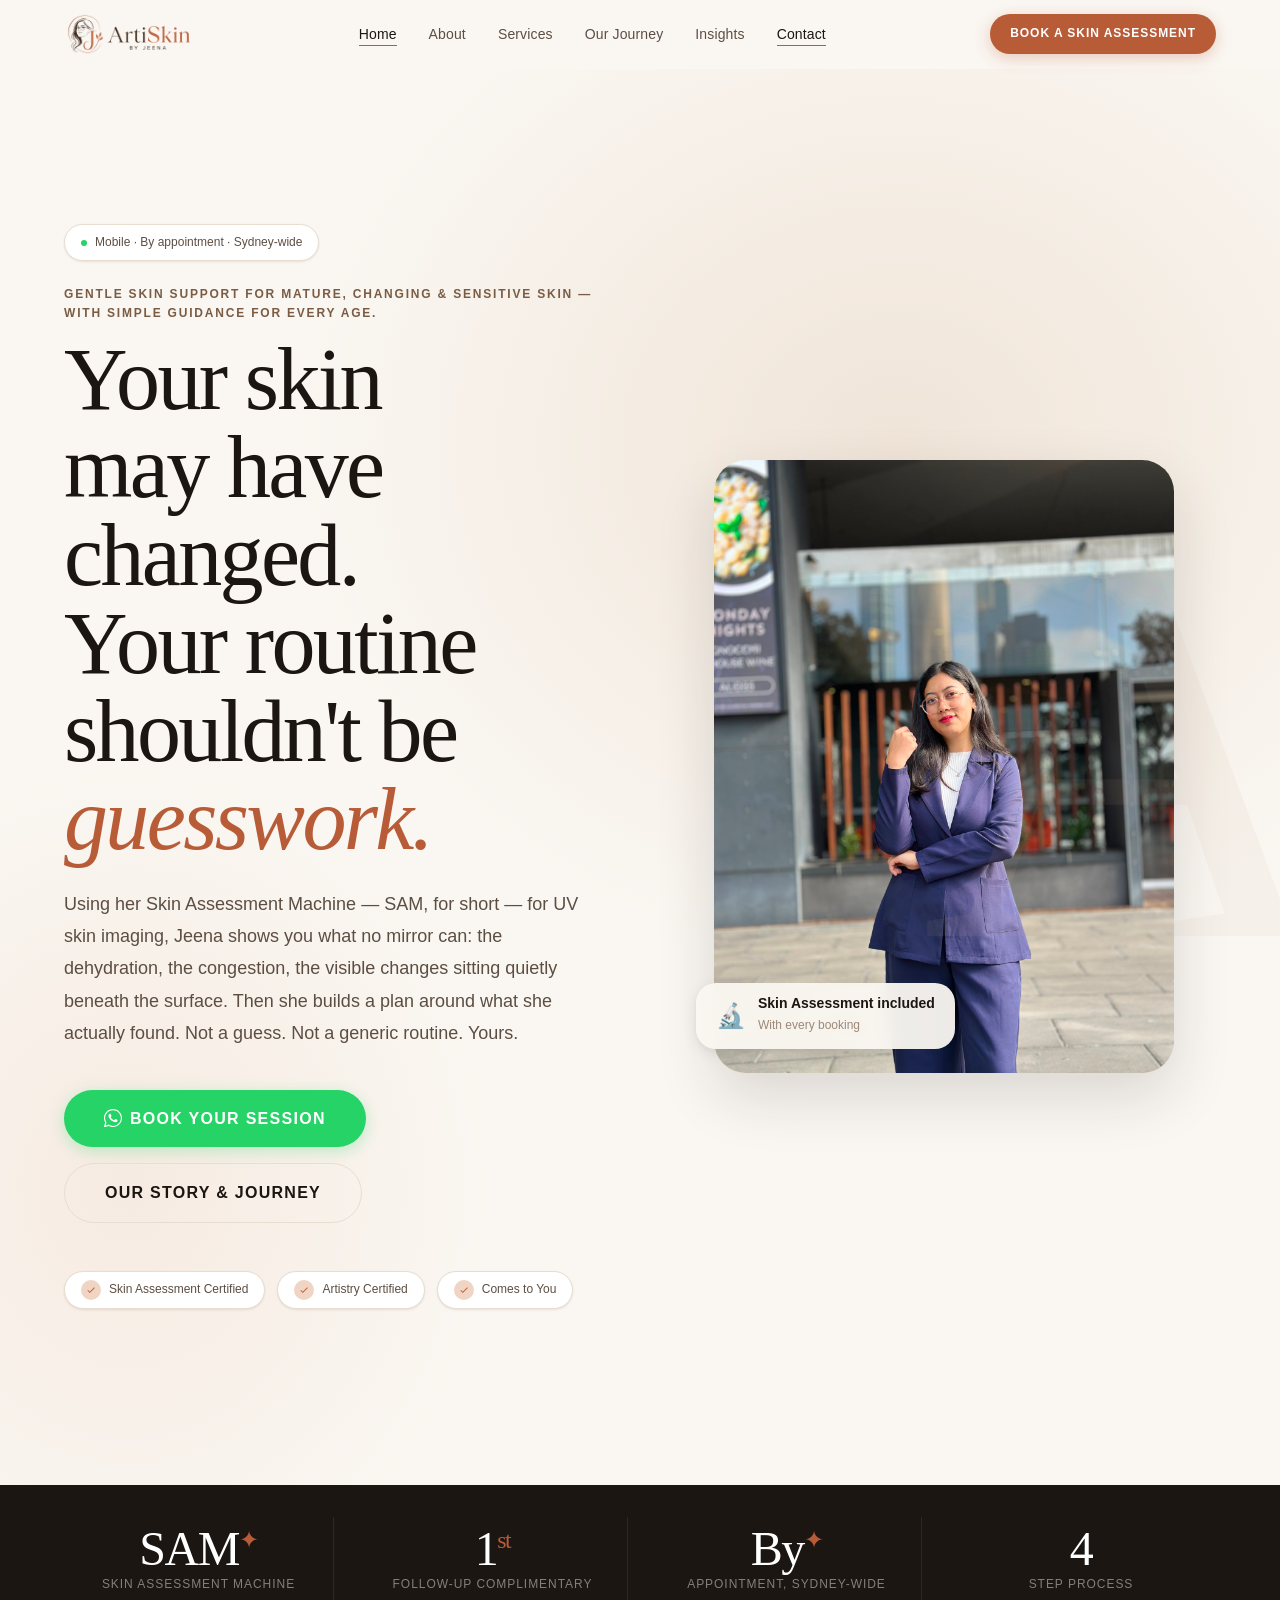
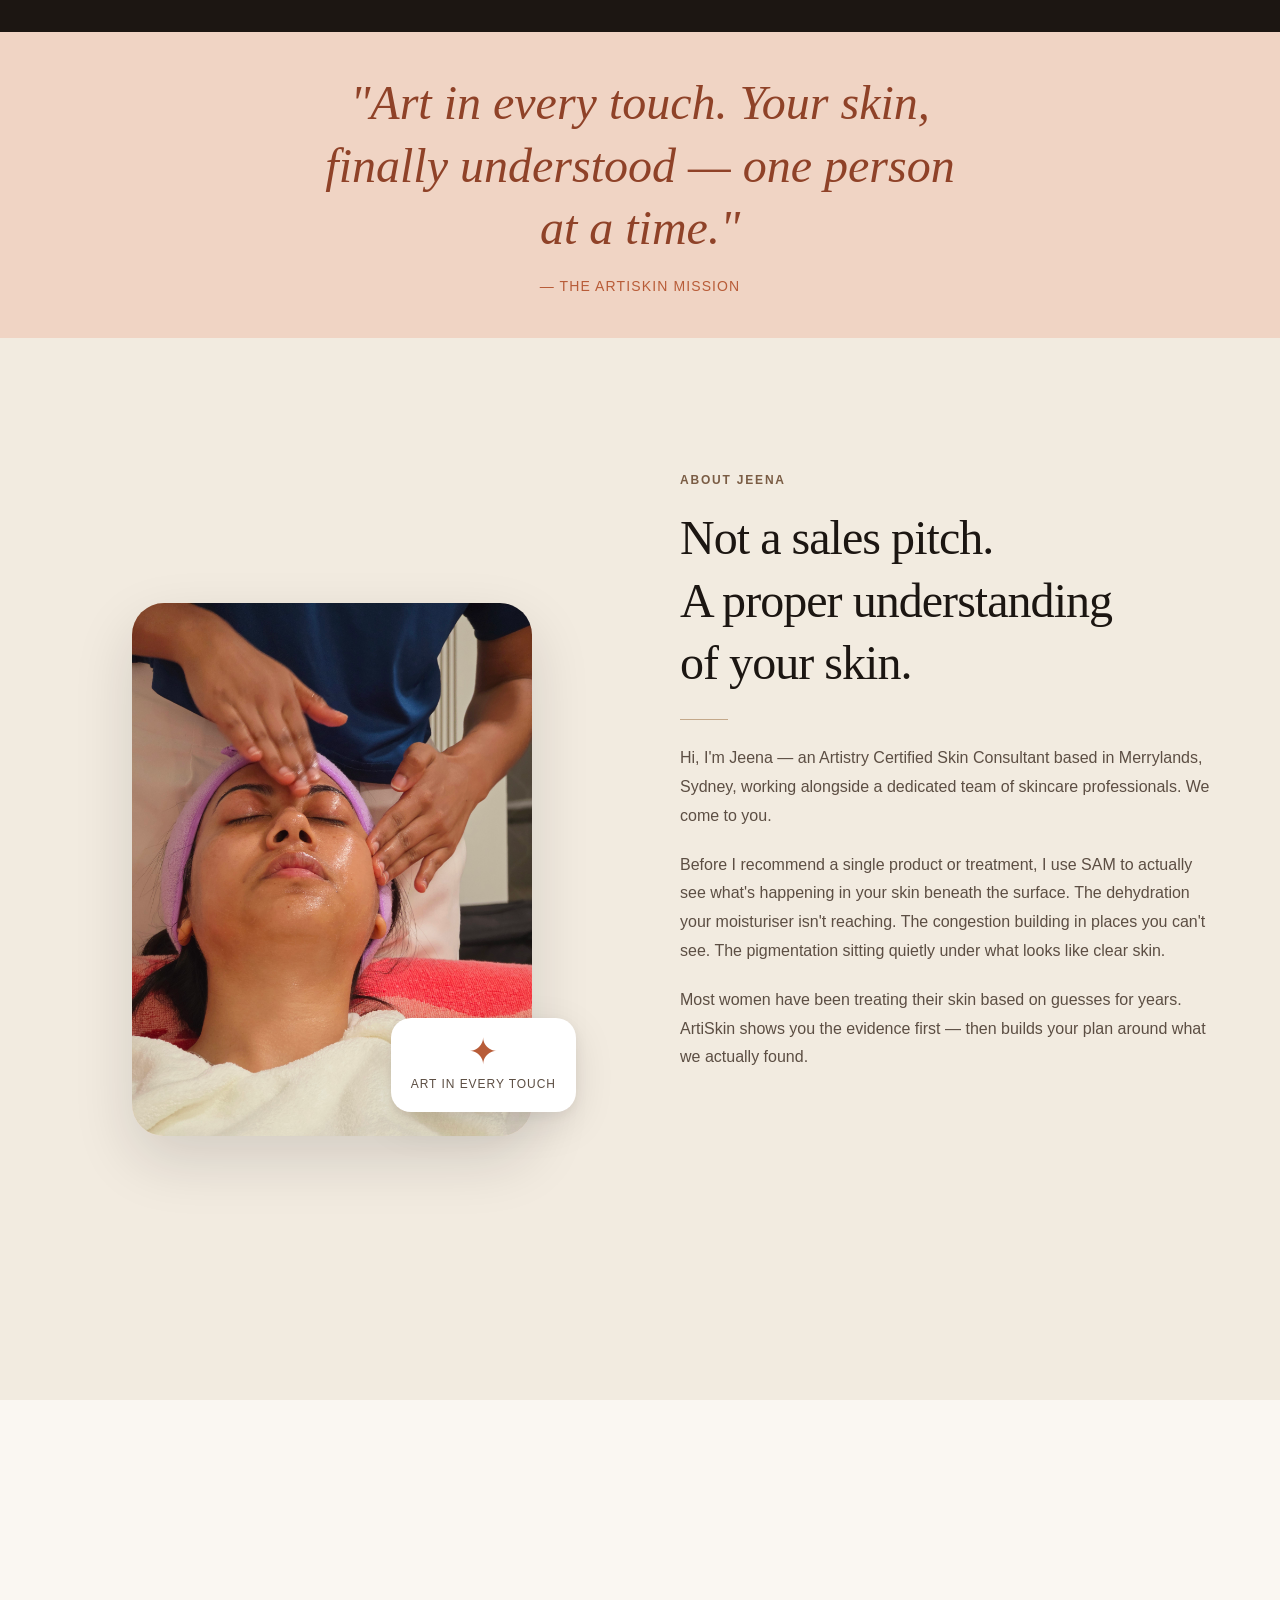
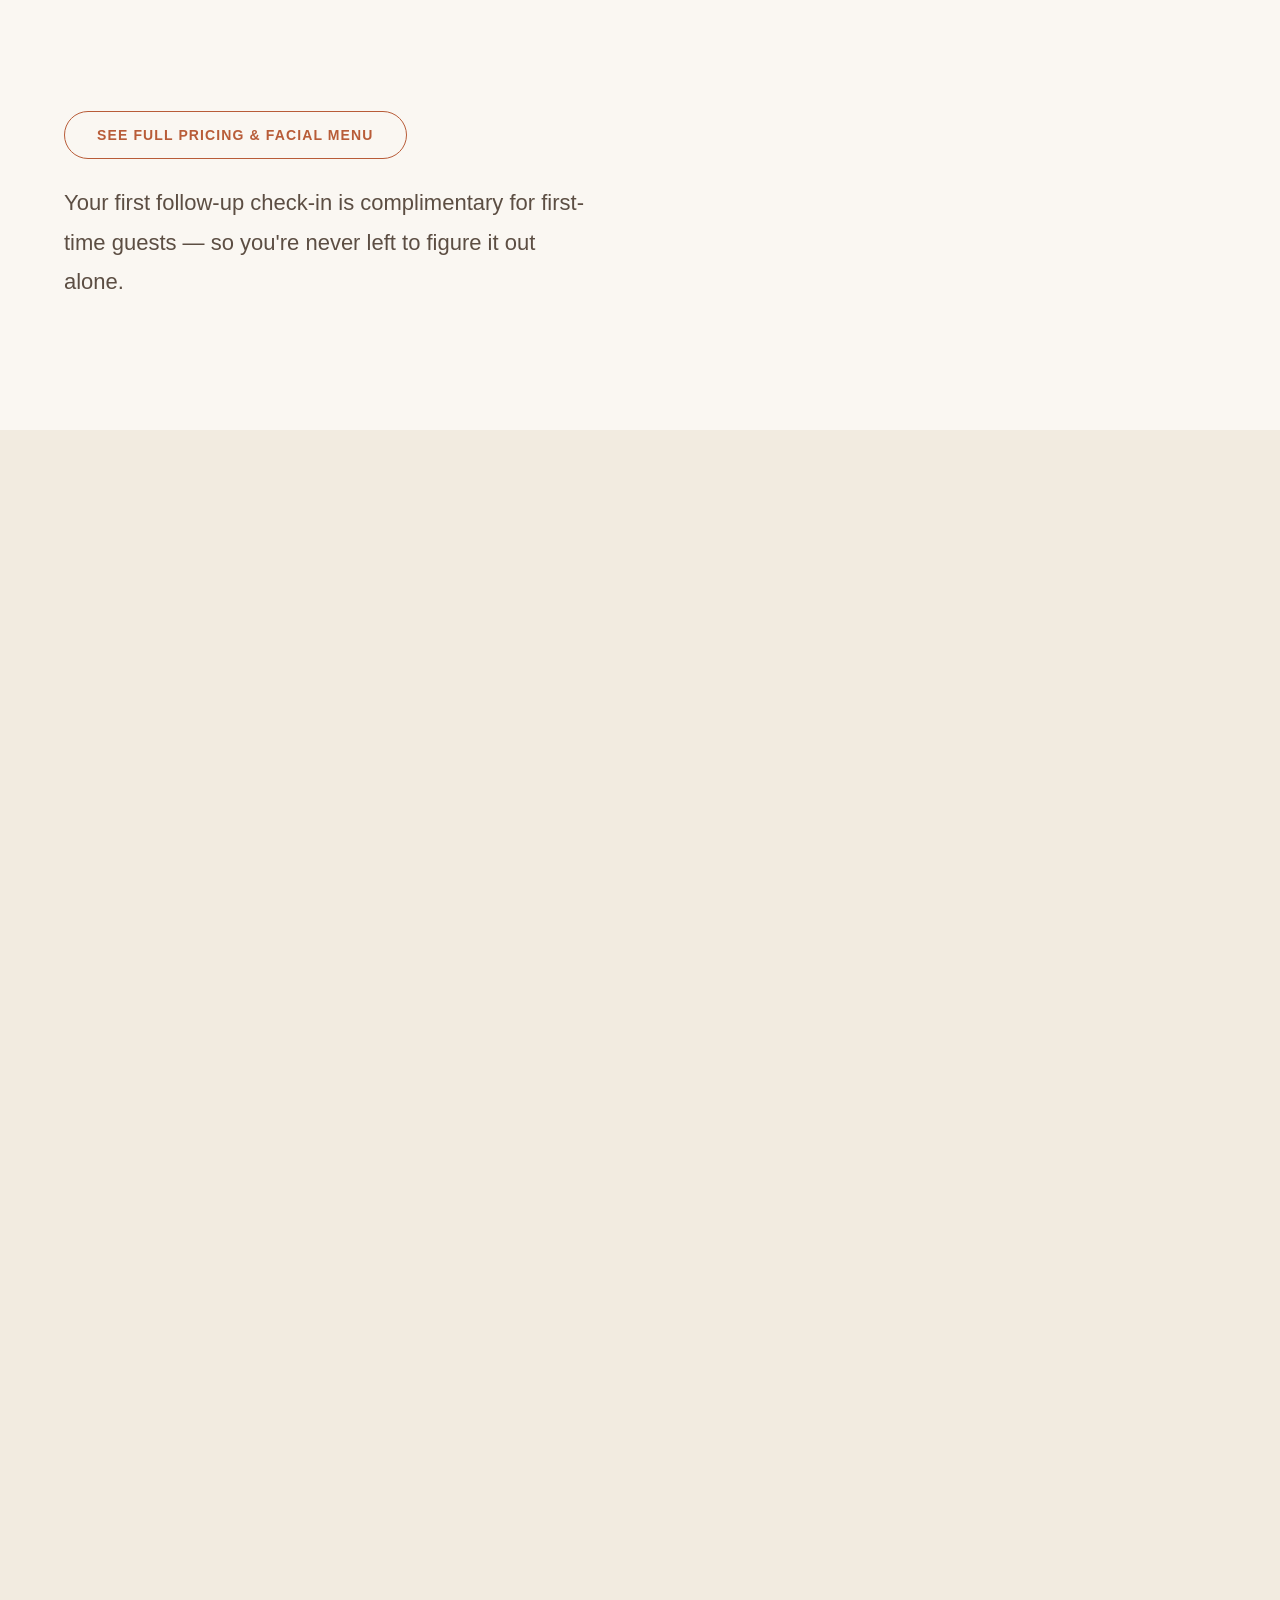
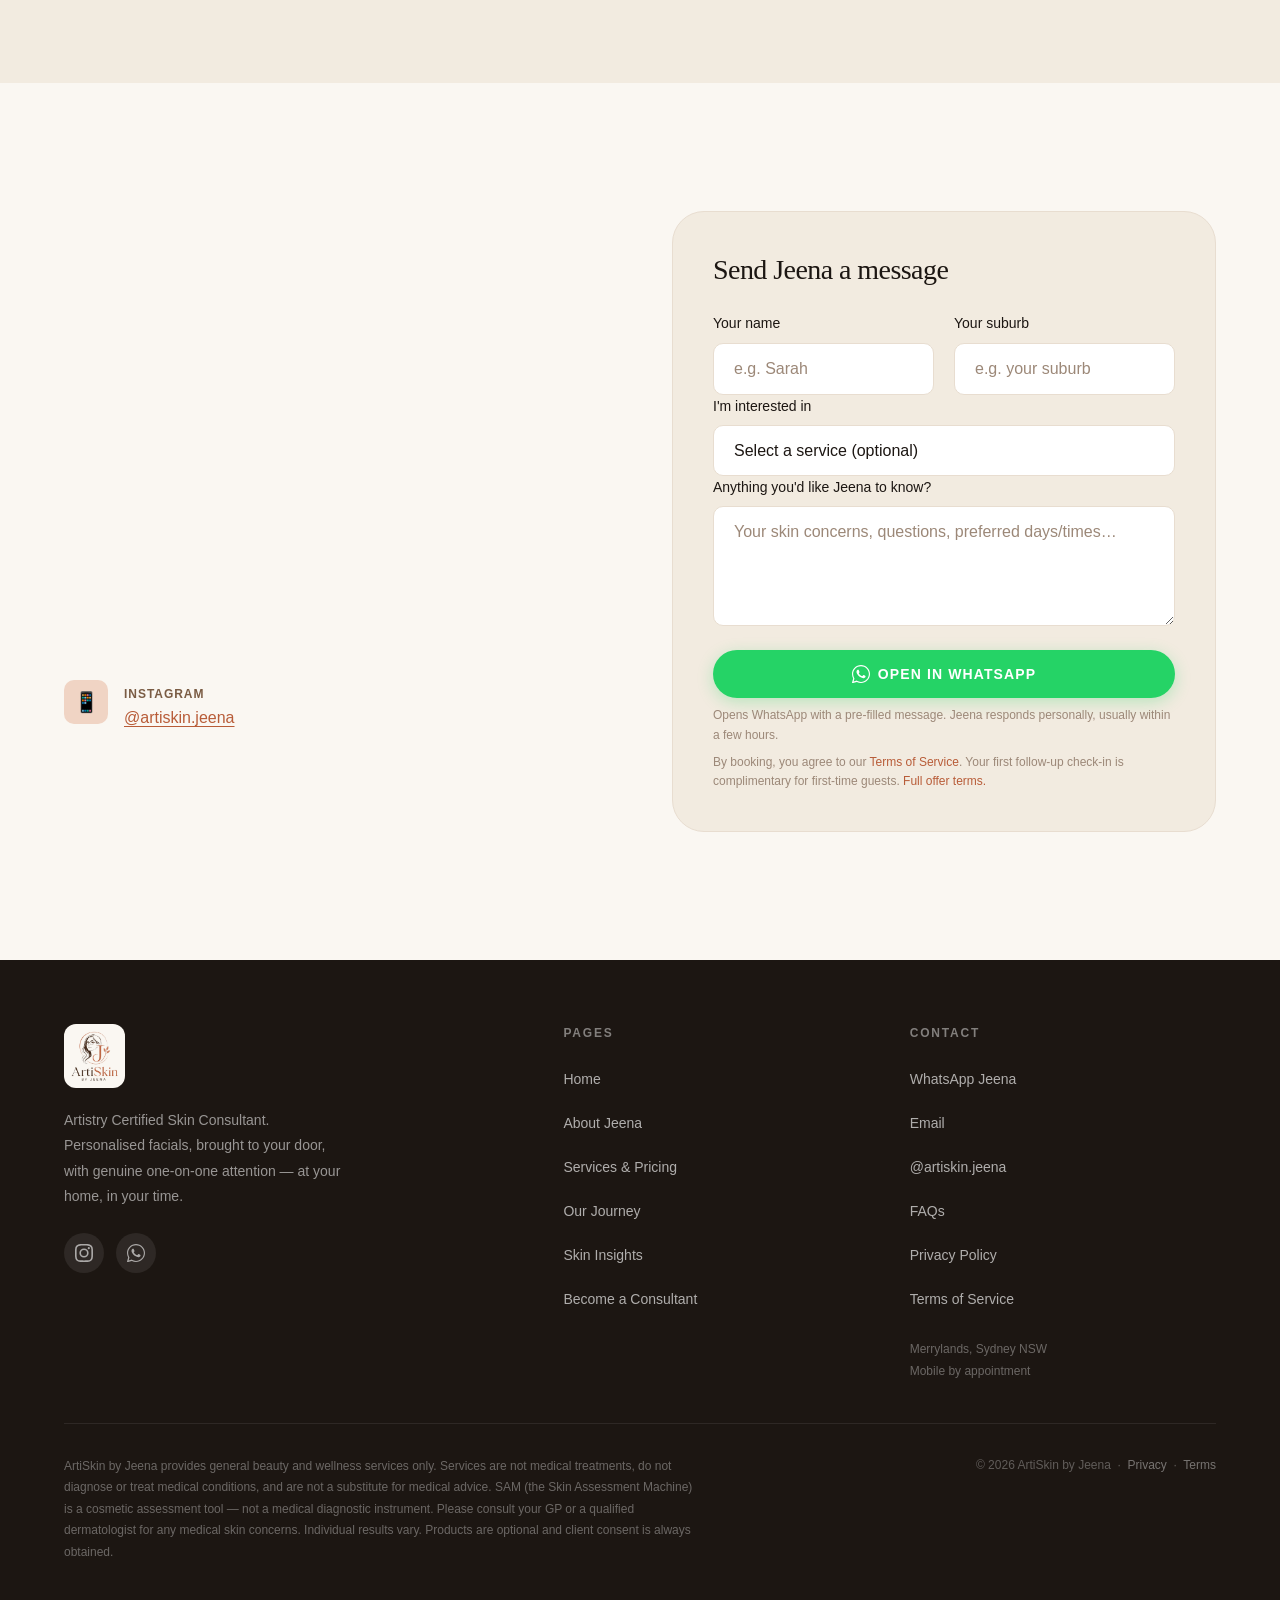
==== commit efb8913c: "Update index.html" ====
--- a/index.html
+++ b/index.html
@@ -101,9 +101,7 @@
 
           <div class="hero__photo-col">
             <div class="hero__photo-frame">
-              <!-- REPLACE WITH: <img src="images/jeena-hero.jpg" alt="Jeena, ArtiSkin skin consultant"> -->
-              <div class="hero__photo-placeholder">
-                <span>J</span>
+              <img src="images/jeena-hero.jpg" alt="Jeena, ArtiSkin skin consultant">
               </div>
               <div class="hero__photo-badge">
                 <div class="hero__photo-badge-icon">🔬</div>
@@ -156,8 +154,7 @@
 
           <div class="about-portrait reveal">
             <div class="about-portrait__frame">
-              <!-- REPLACE WITH: <img src="images/jeena-about.jpg" alt="Jeena" style="width:100%;height:100%;object-fit:cover;"> -->
-              <span class="about-portrait__placeholder" aria-hidden="true">J</span>
+              <img src="images/jeena-about.jpg" alt="Jeena" style="width:100%;height:100%;object-fit:cover;">
             </div>
             <div class="about-portrait__badge">
               <span class="about-portrait__badge-number">✦</span>
--- a/css/tokens.css
+++ b/css/tokens.css
@@ -0,0 +1,113 @@
+/* ============================================
+   ARTISKIN BY JEENA — DESIGN TOKENS
+   ============================================ */
+
+:root {
+  /* --- Colour Palette --- */
+  --clr-bg:           #FAF7F2;       /* warm ivory — page background */
+  --clr-bg-alt:       #F2EBE0;       /* warm cream — section contrast */
+  --clr-bg-deep:      #E8DDD0;       /* deeper cream — card borders, subtle fills */
+
+  --clr-text:         #1C1612;       /* near-black warm — primary text */
+  --clr-text-mid:     #5C4E43;       /* warm mid-brown — secondary text, labels */
+  --clr-text-light:   #9C8878;       /* muted warm — captions, placeholders */
+
+  --clr-trust:        #7A5C44;       /* warm mocha — eyebrows, step numbers, tags */
+  --clr-trust-light:  #C4A88A;       /* light mocha — trust borders, subtle accents */
+
+  --clr-action:       #B85C38;       /* terracotta — CTAs, buttons, links, highlights */
+  --clr-action-dark:  #8F4228;       /* deep terracotta — button hover */
+  --clr-action-light: #F0D4C4;       /* pale terracotta — button bg soft, badges */
+
+  --clr-white:        #FFFFFF;
+  --clr-overlay:      rgba(28, 22, 18, 0.5);
+
+  /* --- Typography --- */
+  --font-display:  'Cormorant Garamond', Georgia, serif;
+  --font-body:     'Outfit', sans-serif;
+
+  --fs-xs:    0.75rem;     /* 12px */
+  --fs-sm:    0.875rem;    /* 14px */
+  --fs-base:  1rem;        /* 16px */
+  --fs-md:    1.125rem;    /* 18px */
+  --fs-lg:    1.375rem;    /* 22px */
+  --fs-xl:    1.75rem;     /* 28px */
+  --fs-2xl:   2.25rem;     /* 36px */
+  --fs-3xl:   3rem;        /* 48px */
+  --fs-4xl:   3.75rem;     /* 60px */
+  --fs-5xl:   4.75rem;     /* 76px */
+
+  --fw-light:   300;
+  --fw-regular: 400;
+  --fw-medium:  500;
+  --fw-semi:    600;
+  --fw-bold:    700;
+
+  --lh-tight:  1.1;
+  --lh-snug:   1.3;
+  --lh-normal: 1.6;
+  --lh-loose:  1.8;
+
+  --ls-tight:  -0.02em;
+  --ls-normal:  0;
+  --ls-wide:    0.08em;
+  --ls-wider:   0.15em;
+
+  /* --- Spacing --- */
+  --sp-1:   0.25rem;
+  --sp-2:   0.5rem;
+  --sp-3:   0.75rem;
+  --sp-4:   1rem;
+  --sp-5:   1.25rem;
+  --sp-6:   1.5rem;
+  --sp-8:   2rem;
+  --sp-10:  2.5rem;
+  --sp-12:  3rem;
+  --sp-16:  4rem;
+  --sp-20:  5rem;
+  --sp-24:  6rem;
+  --sp-32:  8rem;
+
+  /* --- Layout --- */
+  --container:     1200px;
+  --container-md:  860px;
+  --container-sm:  640px;
+  --gutter:        1.5rem;
+  --gutter-lg:     3rem;
+
+  /* --- Radius --- */
+  --radius-sm:   4px;
+  --radius-md:   10px;
+  --radius-lg:   20px;
+  --radius-xl:   32px;
+  --radius-full: 9999px;
+
+  /* --- Shadows --- */
+  --shadow-sm:   0 1px 3px rgba(28,22,18,0.06), 0 1px 2px rgba(28,22,18,0.04);
+  --shadow-md:   0 4px 16px rgba(28,22,18,0.08), 0 2px 6px rgba(28,22,18,0.05);
+  --shadow-lg:   0 12px 40px rgba(28,22,18,0.10), 0 4px 12px rgba(28,22,18,0.06);
+  --shadow-xl:   0 24px 60px rgba(28,22,18,0.14);
+
+  /* --- Transitions --- */
+  --ease-out:   cubic-bezier(0.22, 1, 0.36, 1);
+  --ease-in:    cubic-bezier(0.64, 0, 0.78, 0);
+  --ease-inout: cubic-bezier(0.65, 0, 0.35, 1);
+  --dur-fast:   160ms;
+  --dur-mid:    280ms;
+  --dur-slow:   480ms;
+
+  /* --- Z-index --- */
+  --z-below:  -1;
+  --z-base:    0;
+  --z-raised:  10;
+  --z-nav:     100;
+  --z-modal:   200;
+  --z-toast:   300;
+}
+
+/* ============================================
+   DARK MODE (optional future extension)
+   ============================================ */
+@media (prefers-color-scheme: dark) {
+  /* Not implemented — brand is warm/light-first */
+}
--- a/css/base.css
+++ b/css/base.css
@@ -0,0 +1,339 @@
+/* ============================================
+   ARTISKIN BY JEENA — BASE
+   Reset · Typography · Layout Utilities
+   ============================================ */
+
+/* --- Reset --- */
+*, *::before, *::after {
+  box-sizing: border-box;
+  margin: 0;
+  padding: 0;
+}
+
+html {
+  scroll-behavior: smooth;
+  -webkit-text-size-adjust: 100%;
+  font-size: 16px;
+}
+
+body {
+  font-family: var(--font-body);
+  font-size: var(--fs-base);
+  font-weight: var(--fw-regular);
+  line-height: var(--lh-normal);
+  color: var(--clr-text);
+  background-color: var(--clr-bg);
+  -webkit-font-smoothing: antialiased;
+  -moz-osx-font-smoothing: grayscale;
+  overflow-x: hidden;
+}
+
+img, video, svg {
+  display: block;
+  max-width: 100%;
+}
+
+a {
+  color: inherit;
+  text-decoration: none;
+}
+
+button, input, select, textarea {
+  font-family: inherit;
+  font-size: 1rem; /* iOS zoom prevention */
+}
+
+ul, ol {
+  list-style: none;
+}
+
+h1, h2, h3, h4, h5, h6 {
+  font-family: var(--font-display);
+  font-weight: var(--fw-regular);
+  line-height: var(--lh-tight);
+  letter-spacing: var(--ls-tight);
+  color: var(--clr-text);
+}
+
+/* --- Display Headings --- */
+.h-display {
+  font-family: var(--font-display);
+  font-size: clamp(var(--fs-3xl), 6vw, var(--fs-5xl));
+  font-weight: var(--fw-light);
+  line-height: 1.0;
+  letter-spacing: -0.03em;
+}
+
+.h-hero {
+  font-family: var(--font-display);
+  font-size: clamp(var(--fs-2xl), 5vw, var(--fs-4xl));
+  font-weight: var(--fw-light);
+  line-height: 1.05;
+  letter-spacing: -0.02em;
+}
+
+.h-section {
+  font-family: var(--font-display);
+  font-size: clamp(var(--fs-xl), 4vw, var(--fs-3xl));
+  font-weight: var(--fw-regular);
+  line-height: var(--lh-snug);
+  letter-spacing: -0.02em;
+}
+
+.h-card {
+  font-family: var(--font-display);
+  font-size: clamp(var(--fs-lg), 2.5vw, var(--fs-xl));
+  font-weight: var(--fw-regular);
+  line-height: var(--lh-snug);
+}
+
+/* --- Body Text --- */
+.t-lead {
+  font-size: clamp(var(--fs-md), 2vw, var(--fs-lg));
+  line-height: var(--lh-loose);
+  font-weight: var(--fw-light);
+  color: var(--clr-text-mid);
+}
+
+.t-body {
+  font-size: var(--fs-base);
+  line-height: var(--lh-normal);
+  color: var(--clr-text-mid);
+}
+
+.t-sm {
+  font-size: var(--fs-sm);
+  line-height: var(--lh-normal);
+}
+
+.t-xs {
+  font-size: var(--fs-xs);
+  line-height: var(--lh-normal);
+}
+
+.t-eyebrow {
+  font-family: var(--font-body);
+  font-size: var(--fs-xs);
+  font-weight: var(--fw-semi);
+  letter-spacing: var(--ls-wider);
+  text-transform: uppercase;
+  color: var(--clr-trust);
+}
+
+/* --- Layout --- */
+.container {
+  width: 100%;
+  max-width: var(--container);
+  margin-inline: auto;
+  padding-inline: var(--gutter);
+}
+
+.container--md {
+  max-width: var(--container-md);
+}
+
+.container--sm {
+  max-width: var(--container-sm);
+}
+
+.section {
+  padding-block: var(--sp-16);
+}
+
+@media (min-width: 768px) {
+  .section {
+    padding-block: var(--sp-24);
+  }
+}
+
+@media (min-width: 1024px) {
+  .section {
+    padding-block: var(--sp-32);
+  }
+}
+
+/* --- Grid utilities --- */
+.grid-2 {
+  display: grid;
+  grid-template-columns: 1fr;
+  gap: var(--sp-8);
+}
+
+@media (min-width: 768px) {
+  .grid-2 {
+    grid-template-columns: 1fr 1fr;
+  }
+}
+
+.grid-3 {
+  display: grid;
+  grid-template-columns: 1fr;
+  gap: var(--sp-6);
+}
+
+@media (min-width: 640px) {
+  .grid-3 {
+    grid-template-columns: 1fr 1fr;
+  }
+}
+
+@media (min-width: 1024px) {
+  .grid-3 {
+    grid-template-columns: 1fr 1fr 1fr;
+  }
+}
+
+.grid-4 {
+  display: grid;
+  grid-template-columns: 1fr 1fr;
+  gap: var(--sp-5);
+}
+
+@media (min-width: 1024px) {
+  .grid-4 {
+    grid-template-columns: 1fr 1fr 1fr 1fr;
+  }
+}
+
+/* --- Flex utilities --- */
+.flex-center {
+  display: flex;
+  align-items: center;
+  justify-content: center;
+}
+
+.flex-between {
+  display: flex;
+  align-items: center;
+  justify-content: space-between;
+}
+
+/* --- Spacing utilities --- */
+.mt-4  { margin-top: var(--sp-4); }
+.mt-6  { margin-top: var(--sp-6); }
+.mt-8  { margin-top: var(--sp-8); }
+.mt-12 { margin-top: var(--sp-12); }
+.mb-4  { margin-bottom: var(--sp-4); }
+.mb-6  { margin-bottom: var(--sp-6); }
+.mb-8  { margin-bottom: var(--sp-8); }
+
+/* --- Divider --- */
+.divider {
+  width: 48px;
+  height: 1.5px;
+  background: var(--clr-trust-light);
+  border: none;
+  margin-block: var(--sp-6);
+}
+
+.divider--center {
+  margin-inline: auto;
+}
+
+/* --- Text alignment --- */
+.text-center { text-align: center; }
+.text-left   { text-align: left; }
+
+/* --- Colour utilities --- */
+.clr-trust  { color: var(--clr-trust); }
+.clr-action { color: var(--clr-action); }
+.clr-muted  { color: var(--clr-text-light); }
+.clr-mid    { color: var(--clr-text-mid); }
+
+/* --- Background utilities --- */
+.bg-alt   { background-color: var(--clr-bg-alt); }
+.bg-deep  { background-color: var(--clr-bg-deep); }
+.bg-white { background-color: var(--clr-white); }
+
+/* --- Visually hidden (accessibility) --- */
+.sr-only {
+  position: absolute;
+  width: 1px;
+  height: 1px;
+  padding: 0;
+  margin: -1px;
+  overflow: hidden;
+  clip: rect(0,0,0,0);
+  white-space: nowrap;
+  border: 0;
+}
+
+/* --- Focus visible --- */
+:focus-visible {
+  outline: 2px solid var(--clr-action);
+  outline-offset: 3px;
+  border-radius: var(--radius-sm);
+}
+
+/* --- Selection --- */
+::selection {
+  background: var(--clr-action-light);
+  color: var(--clr-text);
+}
+
+/* --- Prose (blog posts) --- */
+.prose {
+  max-width: 680px;
+  margin-inline: auto;
+}
+
+.prose h2 {
+  font-family: var(--font-display);
+  font-size: clamp(var(--fs-lg), 3vw, var(--fs-xl));
+  margin-top: var(--sp-12);
+  margin-bottom: var(--sp-4);
+  color: var(--clr-text);
+}
+
+.prose h3 {
+  font-family: var(--font-display);
+  font-size: clamp(var(--fs-md), 2.5vw, var(--fs-lg));
+  margin-top: var(--sp-8);
+  margin-bottom: var(--sp-3);
+  color: var(--clr-text);
+}
+
+.prose p {
+  margin-bottom: var(--sp-5);
+  color: var(--clr-text-mid);
+  line-height: var(--lh-loose);
+}
+
+.prose p:first-of-type {
+  font-size: var(--fs-md);
+  line-height: var(--lh-loose);
+  color: var(--clr-text);
+}
+
+.prose ul {
+  list-style: disc;
+  padding-left: var(--sp-6);
+  margin-bottom: var(--sp-5);
+}
+
+.prose ul li {
+  color: var(--clr-text-mid);
+  margin-bottom: var(--sp-2);
+  line-height: var(--lh-normal);
+}
+
+.prose strong {
+  font-weight: var(--fw-semi);
+  color: var(--clr-text);
+}
+
+.prose blockquote {
+  border-left: 3px solid var(--clr-trust-light);
+  padding-left: var(--sp-6);
+  margin-block: var(--sp-8);
+  font-family: var(--font-display);
+  font-size: var(--fs-lg);
+  color: var(--clr-trust);
+  line-height: var(--lh-snug);
+  font-style: italic;
+}
+
+/* --- Print --- */
+@media print {
+  nav, footer, .cta-bar { display: none; }
+}
--- a/css/components.css
+++ b/css/components.css
@@ -0,0 +1,776 @@
+/* ============================================
+   ARTISKIN BY JEENA — COMPONENTS
+   Buttons · Cards · FAQ · Badges · Forms
+   ============================================ */
+
+/* =====================
+   BUTTONS
+   ===================== */
+
+.btn {
+  display: inline-flex;
+  align-items: center;
+  justify-content: center;
+  gap: var(--sp-2);
+  min-height: 48px;          /* touch target */
+  padding: var(--sp-3) var(--sp-8);
+  font-family: var(--font-body);
+  font-size: var(--fs-sm);
+  font-weight: var(--fw-semi);
+  letter-spacing: var(--ls-wide);
+  text-transform: uppercase;
+  border: none;
+  border-radius: var(--radius-full);
+  cursor: pointer;
+  transition: background var(--dur-mid) var(--ease-out),
+              color var(--dur-mid) var(--ease-out),
+              transform var(--dur-fast) var(--ease-out),
+              box-shadow var(--dur-mid) var(--ease-out);
+  text-decoration: none;
+  white-space: nowrap;
+}
+
+/* Mobile: allow long button text to wrap rather than overflow */
+@media (max-width: 480px) {
+  .btn {
+    white-space: normal;
+    text-align: center;
+    line-height: 1.3;
+    padding-block: var(--sp-4);
+  }
+  .btn--lg {
+    min-height: 52px;
+  }
+}
+
+.btn:active {
+  transform: scale(0.97);
+}
+
+/* Primary — terracotta fill */
+.btn--primary {
+  background: var(--clr-action);
+  color: var(--clr-white);
+  box-shadow: 0 4px 16px rgba(184, 92, 56, 0.30);
+}
+
+.btn--primary:hover {
+  background: var(--clr-action-dark);
+  box-shadow: 0 6px 24px rgba(184, 92, 56, 0.38);
+}
+
+/* Secondary — outlined */
+.btn--secondary {
+  background: transparent;
+  color: var(--clr-action);
+  border: 1.5px solid var(--clr-action);
+}
+
+.btn--secondary:hover {
+  background: var(--clr-action-light);
+}
+
+/* Ghost — dark outline */
+.btn--ghost {
+  background: transparent;
+  color: var(--clr-text);
+  border: 1.5px solid var(--clr-bg-deep);
+}
+
+.btn--ghost:hover {
+  background: var(--clr-bg-alt);
+}
+
+/* WhatsApp specific */
+.btn--whatsapp {
+  background: #25D366;
+  color: var(--clr-white);
+  box-shadow: 0 4px 16px rgba(37, 211, 102, 0.28);
+}
+
+.btn--whatsapp:hover {
+  background: #1EAF55;
+  box-shadow: 0 6px 24px rgba(37, 211, 102, 0.36);
+}
+
+.btn--whatsapp svg,
+.btn--primary svg,
+.btn--secondary svg {
+  width: 18px;
+  height: 18px;
+  flex-shrink: 0;
+}
+
+/* Large button */
+.btn--lg {
+  min-height: 56px;
+  padding: var(--sp-4) var(--sp-10);
+  font-size: var(--fs-base);
+}
+
+/* Small button */
+.btn--sm {
+  min-height: 40px;
+  padding: var(--sp-2) var(--sp-5);
+  font-size: var(--fs-xs);
+}
+
+/* =====================
+   BADGE / TAG
+   ===================== */
+
+.badge {
+  display: inline-flex;
+  align-items: center;
+  padding: var(--sp-1) var(--sp-3);
+  font-size: var(--fs-xs);
+  font-weight: var(--fw-semi);
+  letter-spacing: var(--ls-wide);
+  text-transform: uppercase;
+  border-radius: var(--radius-full);
+}
+
+.badge--trust {
+  background: var(--clr-action-light);
+  color: var(--clr-action-dark);
+}
+
+.badge--neutral {
+  background: var(--clr-bg-deep);
+  color: var(--clr-text-mid);
+}
+
+.badge--price {
+  background: var(--clr-bg-alt);
+  color: var(--clr-trust);
+  border: 1px solid var(--clr-bg-deep);
+}
+
+/* =====================
+   SERVICE CARD
+   ===================== */
+
+.service-card {
+  background: var(--clr-white);
+  border: 1px solid var(--clr-bg-deep);
+  border-radius: var(--radius-lg);
+  padding: var(--sp-8) var(--sp-6);
+  display: flex;
+  flex-direction: column;
+  gap: var(--sp-4);
+  transition: transform var(--dur-mid) var(--ease-out),
+              box-shadow var(--dur-mid) var(--ease-out),
+              border-color var(--dur-mid) var(--ease-out);
+}
+
+.service-card:hover {
+  transform: translateY(-3px);
+  box-shadow: var(--shadow-lg);
+  border-color: var(--clr-trust-light);
+}
+
+.service-card--featured {
+  border: 2px solid var(--clr-action);
+  position: relative;
+  background: var(--clr-white);
+}
+
+.service-card--featured::before {
+  content: "Recommended First Visit";
+  position: absolute;
+  top: -13px;
+  left: var(--sp-6);
+  background: var(--clr-action);
+  color: var(--clr-white);
+  font-size: var(--fs-xs);
+  font-weight: var(--fw-semi);
+  letter-spacing: 0.03em;
+  padding: 4px 14px;
+  border-radius: var(--radius-full);
+}
+
+.service-card__category {
+  display: block;
+  font-size: var(--fs-xs);
+  font-weight: var(--fw-semi);
+  letter-spacing: var(--ls-wider);
+  text-transform: uppercase;
+  color: var(--clr-trust);
+  margin-bottom: var(--sp-1);
+}
+
+.service-card__title {
+  font-family: var(--font-display);
+  font-size: clamp(var(--fs-md), 2vw, var(--fs-lg));
+  font-weight: var(--fw-regular);
+  line-height: var(--lh-snug);
+  color: var(--clr-text);
+}
+
+.service-card__desc {
+  font-size: var(--fs-sm);
+  color: var(--clr-text-mid);
+  line-height: var(--lh-loose);
+  flex: 1;
+}
+
+.service-card__price {
+  font-family: var(--font-display);
+  font-size: var(--fs-lg);
+  font-weight: var(--fw-regular);
+  color: var(--clr-action);
+  margin-top: auto;
+}
+
+.service-card__price span {
+  font-size: var(--fs-xs);
+  font-family: var(--font-body);
+  font-weight: var(--fw-regular);
+  color: var(--clr-text-light);
+  display: block;
+  margin-top: 2px;
+}
+
+/* =====================
+   PROCESS STEP CARD
+   ===================== */
+
+.step-card {
+  display: flex;
+  flex-direction: column;
+  gap: var(--sp-4);
+  padding: var(--sp-8) var(--sp-6);
+  background: var(--clr-white);
+  border: 1px solid var(--clr-bg-deep);
+  border-radius: var(--radius-lg);
+  position: relative;
+  overflow: hidden;
+}
+
+.step-card::before {
+  content: '';
+  position: absolute;
+  top: 0;
+  left: 0;
+  width: 3px;
+  height: 100%;
+  background: var(--clr-action);
+  border-radius: var(--radius-sm) 0 0 var(--radius-sm);
+}
+
+.step-card__head {
+  display: flex;
+  align-items: center;
+  gap: var(--sp-3);
+  margin-bottom: var(--sp-2);
+}
+
+.step-card__icon {
+  width: 44px;
+  height: 44px;
+  flex-shrink: 0;
+  object-fit: contain;
+}
+
+.step-card__number {
+  font-family: var(--font-display);
+  font-size: var(--fs-4xl);
+  font-weight: var(--fw-light);
+  color: var(--clr-action-light);
+  line-height: 1;
+  letter-spacing: -0.04em;
+}
+
+.step-card__title {
+  font-family: var(--font-display);
+  font-size: clamp(var(--fs-lg), 2.5vw, var(--fs-xl));
+  font-weight: var(--fw-regular);
+  color: var(--clr-text);
+  line-height: var(--lh-snug);
+}
+
+.step-card__desc {
+  font-size: var(--fs-sm);
+  color: var(--clr-text-mid);
+  line-height: var(--lh-loose);
+}
+
+/* =====================
+   BLOG CARD
+   ===================== */
+
+.blog-card {
+  background: var(--clr-white);
+  border: 1px solid var(--clr-bg-deep);
+  border-radius: var(--radius-lg);
+  overflow: hidden;
+  display: flex;
+  flex-direction: column;
+  transition: transform var(--dur-mid) var(--ease-out),
+              box-shadow var(--dur-mid) var(--ease-out);
+  text-decoration: none;
+}
+
+.blog-card:hover {
+  transform: translateY(-4px);
+  box-shadow: var(--shadow-lg);
+}
+
+.blog-card__image {
+  width: 100%;
+  aspect-ratio: 16 / 9;
+  background: var(--clr-bg-alt);
+  position: relative;
+  overflow: hidden;
+}
+
+.blog-card__image-img {
+  width: 100%;
+  height: 100%;
+  object-fit: cover;
+  display: block;
+}
+
+.blog-card__image-inner {
+  width: 100%;
+  height: 100%;
+  display: flex;
+  align-items: center;
+  justify-content: center;
+  background: linear-gradient(135deg, var(--clr-bg-alt) 0%, var(--clr-bg-deep) 100%);
+  font-family: var(--font-display);
+  font-size: var(--fs-3xl);
+  color: var(--clr-trust-light);
+  user-select: none;
+}
+
+.blog-card__body {
+  padding: var(--sp-6);
+  display: flex;
+  flex-direction: column;
+  gap: var(--sp-3);
+  flex: 1;
+}
+
+.blog-card__meta {
+  display: flex;
+  align-items: center;
+  gap: var(--sp-3);
+  font-size: var(--fs-xs);
+  color: var(--clr-text-light);
+}
+
+.blog-card__meta-sep {
+  width: 3px;
+  height: 3px;
+  border-radius: 50%;
+  background: var(--clr-bg-deep);
+  display: inline-block;
+}
+
+.blog-card__title {
+  font-family: var(--font-display);
+  font-size: clamp(var(--fs-md), 2vw, var(--fs-lg));
+  font-weight: var(--fw-regular);
+  color: var(--clr-text);
+  line-height: var(--lh-snug);
+}
+
+.blog-card:hover .blog-card__title {
+  color: var(--clr-action);
+}
+
+.blog-card__excerpt {
+  font-size: var(--fs-sm);
+  color: var(--clr-text-mid);
+  line-height: var(--lh-loose);
+  flex: 1;
+}
+
+.blog-card__read-more {
+  font-size: var(--fs-xs);
+  font-weight: var(--fw-semi);
+  letter-spacing: var(--ls-wide);
+  text-transform: uppercase;
+  color: var(--clr-action);
+  margin-top: var(--sp-2);
+  display: flex;
+  align-items: center;
+  gap: var(--sp-2);
+}
+
+/* =====================
+   FAQ ACCORDION
+   ===================== */
+
+.faq-list {
+  display: flex;
+  flex-direction: column;
+  gap: var(--sp-3);
+}
+
+.faq-item {
+  border: 1px solid var(--clr-bg-deep);
+  border-radius: var(--radius-md);
+  background: var(--clr-white);
+  overflow: hidden;
+  transition: border-color var(--dur-mid) var(--ease-out);
+}
+
+.faq-item.is-open {
+  border-color: var(--clr-trust-light);
+}
+
+.faq-question {
+  width: 100%;
+  display: flex;
+  align-items: center;
+  justify-content: space-between;
+  gap: var(--sp-4);
+  padding: var(--sp-5) var(--sp-6);
+  background: transparent;
+  border: none;
+  cursor: pointer;
+  text-align: left;
+  min-height: 64px;
+  font-family: var(--font-body);
+  font-size: var(--fs-base);
+  font-weight: var(--fw-medium);
+  color: var(--clr-text);
+  transition: background var(--dur-fast);
+}
+
+.faq-question:hover {
+  background: var(--clr-bg-alt);
+}
+
+.faq-icon {
+  flex-shrink: 0;
+  width: 28px;
+  height: 28px;
+  border-radius: 50%;
+  background: var(--clr-bg-alt);
+  display: flex;
+  align-items: center;
+  justify-content: center;
+  transition: background var(--dur-mid) var(--ease-out),
+              transform var(--dur-mid) var(--ease-out);
+}
+
+.faq-item.is-open .faq-icon {
+  background: var(--clr-action-light);
+  transform: rotate(45deg);
+}
+
+.faq-icon svg {
+  width: 14px;
+  height: 14px;
+  color: var(--clr-trust);
+}
+
+.faq-item.is-open .faq-icon svg {
+  color: var(--clr-action);
+}
+
+.faq-answer {
+  overflow: hidden;
+  max-height: 0;
+  transition: max-height var(--dur-slow) var(--ease-out);
+}
+
+.faq-answer-inner {
+  padding: 0 var(--sp-6) var(--sp-6);
+  font-size: var(--fs-sm);
+  color: var(--clr-text-mid);
+  line-height: var(--lh-loose);
+}
+
+/* =====================
+   CONTACT FORM
+   ===================== */
+
+.form-group {
+  display: flex;
+  flex-direction: column;
+  gap: var(--sp-2);
+}
+
+.form-label {
+  font-size: var(--fs-sm);
+  font-weight: var(--fw-medium);
+  color: var(--clr-text);
+}
+
+.form-input,
+.form-select,
+.form-textarea {
+  width: 100%;
+  padding: var(--sp-4) var(--sp-5);
+  font-size: 1rem;
+  color: var(--clr-text);
+  background: var(--clr-white);
+  border: 1.5px solid var(--clr-bg-deep);
+  border-radius: var(--radius-md);
+  outline: none;
+  transition: border-color var(--dur-mid), box-shadow var(--dur-mid);
+  -webkit-appearance: none;
+  appearance: none;
+  min-height: 48px;
+}
+
+.form-textarea {
+  min-height: 120px;
+  resize: vertical;
+}
+
+.form-input:focus,
+.form-select:focus,
+.form-textarea:focus {
+  border-color: var(--clr-trust-light);
+  box-shadow: 0 0 0 3px rgba(196, 168, 138, 0.18);
+}
+
+.form-input::placeholder,
+.form-textarea::placeholder {
+  color: var(--clr-text-light);
+}
+
+.form-fields {
+  display: grid;
+  grid-template-columns: 1fr;
+  gap: var(--sp-5);
+}
+
+@media (min-width: 640px) {
+  .form-fields--2col {
+    grid-template-columns: 1fr 1fr;
+  }
+}
+
+.form-note {
+  font-size: var(--fs-xs);
+  color: var(--clr-text-light);
+  line-height: var(--lh-normal);
+  margin-top: var(--sp-2);
+}
+
+/* =====================
+   CREDENTIAL / TRUST PILL
+   ===================== */
+
+.credential-pill {
+  display: inline-flex;
+  align-items: center;
+  gap: var(--sp-2);
+  padding: var(--sp-2) var(--sp-4);
+  background: var(--clr-white);
+  border: 1px solid var(--clr-bg-deep);
+  border-radius: var(--radius-full);
+  font-size: var(--fs-xs);
+  font-weight: var(--fw-medium);
+  color: var(--clr-text-mid);
+  box-shadow: var(--shadow-sm);
+}
+
+.credential-pill__icon {
+  width: 20px;
+  height: 20px;
+  border-radius: 50%;
+  background: var(--clr-action-light);
+  display: flex;
+  align-items: center;
+  justify-content: center;
+  flex-shrink: 0;
+}
+
+.credential-pill__icon svg {
+  width: 10px;
+  height: 10px;
+  color: var(--clr-action);
+}
+
+/* =====================
+   REGIME FOCUS TAGS
+   ===================== */
+
+.regime-tags {
+  display: flex;
+  flex-wrap: wrap;
+  gap: var(--sp-2);
+  margin-top: var(--sp-4);
+}
+
+.regime-tag {
+  display: inline-flex;
+  align-items: center;
+  padding: var(--sp-2) var(--sp-4);
+  background: var(--clr-bg);
+  border: 1px solid var(--clr-bg-deep);
+  border-radius: var(--radius-full);
+  font-size: var(--fs-xs);
+  font-weight: var(--fw-medium);
+  color: var(--clr-trust);
+  white-space: nowrap;
+}
+
+
+/* =====================
+   WHO THIS IS FOR — PERSONA CARD
+   ===================== */
+
+.persona-card {
+  padding: var(--sp-6) var(--sp-6);
+  background: var(--clr-white);
+  border: 1px solid var(--clr-bg-deep);
+  border-radius: var(--radius-lg);
+  display: flex;
+  align-items: flex-start;
+  gap: var(--sp-4);
+}
+
+.persona-card__icon {
+  flex-shrink: 0;
+  width: 44px;
+  height: 44px;
+  border-radius: var(--radius-md);
+  background: var(--clr-action-light);
+  display: flex;
+  align-items: center;
+  justify-content: center;
+  font-size: 20px;
+}
+
+.persona-card__title {
+  font-family: var(--font-display);
+  font-size: var(--fs-md);
+  font-weight: var(--fw-regular);
+  color: var(--clr-text);
+  margin-bottom: var(--sp-2);
+}
+
+.persona-card__desc {
+  font-size: var(--fs-sm);
+  color: var(--clr-text-mid);
+  line-height: var(--lh-loose);
+}
+
+/* =====================
+   SECTION HEADER
+   ===================== */
+
+.section-header {
+  margin-bottom: var(--sp-12);
+}
+
+.section-header--center {
+  text-align: center;
+  max-width: 580px;
+  margin-inline: auto;
+  margin-bottom: var(--sp-12);
+}
+
+.section-header .t-eyebrow {
+  margin-bottom: var(--sp-4);
+  display: block;
+}
+
+.section-header .h-section {
+  margin-bottom: var(--sp-5);
+}
+
+.section-header .t-lead {
+  margin-bottom: 0;
+}
+
+/* =====================
+   TESTIMONIAL / QUOTE BLOCK
+   ===================== */
+
+.quote-block {
+  padding: var(--sp-8) var(--sp-8);
+  background: var(--clr-bg-alt);
+  border-left: 3px solid var(--clr-action);
+  border-radius: 0 var(--radius-md) var(--radius-md) 0;
+}
+
+.quote-block__text {
+  font-family: var(--font-display);
+  font-size: clamp(var(--fs-lg), 2.5vw, var(--fs-xl));
+  font-weight: var(--fw-regular);
+  font-style: italic;
+  color: var(--clr-text);
+  line-height: var(--lh-snug);
+  margin-bottom: var(--sp-4);
+}
+
+.quote-block__author {
+  font-size: var(--fs-sm);
+  color: var(--clr-text-mid);
+  font-weight: var(--fw-medium);
+}
+
+/* =====================
+   CTA STRIP
+   ===================== */
+
+.cta-strip {
+  background: var(--clr-action);
+  padding: var(--sp-12) 0;
+  text-align: center;
+}
+
+.cta-strip__eyebrow {
+  color: rgba(255,255,255,0.7);
+  margin-bottom: var(--sp-4);
+  display: block;
+  font-size: var(--fs-xs);
+  font-weight: var(--fw-semi);
+  letter-spacing: var(--ls-wider);
+  text-transform: uppercase;
+}
+
+.cta-strip__heading {
+  font-family: var(--font-display);
+  font-size: clamp(var(--fs-xl), 4vw, var(--fs-3xl));
+  font-weight: var(--fw-light);
+  color: var(--clr-white);
+  line-height: var(--lh-snug);
+  margin-bottom: var(--sp-3);
+}
+
+.cta-strip__sub {
+  font-size: var(--fs-sm);
+  color: rgba(255,255,255,0.8);
+  max-width: 480px;
+  margin: 0 auto var(--sp-8);
+  line-height: var(--lh-loose);
+}
+
+.cta-strip .btn--whatsapp {
+  background: var(--clr-white);
+  color: var(--clr-action);
+  box-shadow: 0 4px 20px rgba(0,0,0,0.15);
+}
+
+.cta-strip .btn--whatsapp:hover {
+  background: var(--clr-bg);
+}
+
+/* =====================
+   DISCLAIMER
+   ===================== */
+
+.disclaimer {
+  background: var(--clr-bg-alt);
+  border: 1px solid var(--clr-bg-deep);
+  border-radius: var(--radius-md);
+  padding: var(--sp-5) var(--sp-6);
+  font-size: var(--fs-xs);
+  color: var(--clr-text-light);
+  line-height: var(--lh-loose);
+  margin-top: var(--sp-8);
+}
+
+.disclaimer strong {
+  color: var(--clr-text-mid);
+}
--- a/css/nav.css
+++ b/css/nav.css
@@ -0,0 +1,240 @@
+/* ============================================
+   ARTISKIN BY JEENA — NAVIGATION
+   ============================================ */
+
+.site-nav {
+  position: fixed;
+  top: 0;
+  left: 0;
+  right: 0;
+  z-index: var(--z-nav);
+  background: rgba(250, 247, 242, 0.92);
+  backdrop-filter: blur(12px);
+  -webkit-backdrop-filter: blur(12px);
+  border-bottom: 1px solid transparent;
+  transition: border-color var(--dur-mid) var(--ease-out),
+              background var(--dur-mid) var(--ease-out),
+              box-shadow var(--dur-mid) var(--ease-out);
+}
+
+.site-nav.is-scrolled {
+  border-color: var(--clr-bg-deep);
+  box-shadow: 0 2px 20px rgba(28, 22, 18, 0.06);
+}
+
+.nav-inner {
+  display: flex;
+  align-items: center;
+  justify-content: space-between;
+  height: 68px;
+  max-width: var(--container);
+  margin-inline: auto;
+  padding-inline: var(--gutter);
+}
+
+/* --- Logo / Wordmark --- */
+.nav-logo {
+  display: flex;
+  flex-direction: column;
+  line-height: 1;
+  text-decoration: none;
+  gap: 2px;
+}
+
+.nav-logo__name {
+  font-family: var(--font-display);
+  font-size: var(--fs-lg);
+  font-weight: var(--fw-regular);
+  letter-spacing: 0.01em;
+  color: var(--clr-text);
+  line-height: 1.1;
+}
+
+.nav-logo__name span {
+  color: var(--clr-action);
+}
+
+.nav-logo__tagline {
+  font-size: 9px;
+  font-weight: var(--fw-medium);
+  letter-spacing: 0.15em;
+  text-transform: uppercase;
+  color: var(--clr-trust);
+  line-height: 1;
+}
+
+/* --- Desktop Links --- */
+.nav-links {
+  display: none;
+  align-items: center;
+  gap: var(--sp-8);
+}
+
+@media (min-width: 860px) {
+  .nav-links {
+    display: flex;
+  }
+}
+
+.nav-links a {
+  font-size: var(--fs-sm);
+  font-weight: var(--fw-medium);
+  color: var(--clr-text-mid);
+  text-decoration: none;
+  letter-spacing: 0.01em;
+  transition: color var(--dur-fast);
+  position: relative;
+  padding-bottom: 2px;
+}
+
+.nav-links a::after {
+  content: '';
+  position: absolute;
+  bottom: -2px;
+  left: 0;
+  width: 0;
+  height: 1.5px;
+  background: var(--clr-action);
+  transition: width var(--dur-mid) var(--ease-out);
+}
+
+.nav-links a:hover {
+  color: var(--clr-text);
+}
+
+.nav-links a:hover::after,
+.nav-links a.is-active::after {
+  width: 100%;
+}
+
+.nav-links a.is-active {
+  color: var(--clr-text);
+}
+
+/* --- Nav CTA (desktop) --- */
+.nav-cta {
+  display: none;
+}
+
+@media (min-width: 860px) {
+  .nav-cta {
+    display: flex;
+    align-items: center;
+    gap: var(--sp-3);
+  }
+}
+
+/* --- Hamburger (mobile) --- */
+.nav-hamburger {
+  display: flex;
+  flex-direction: column;
+  justify-content: center;
+  align-items: center;
+  gap: 5px;
+  width: 44px;
+  height: 44px;
+  background: none;
+  border: none;
+  cursor: pointer;
+  border-radius: var(--radius-md);
+  transition: background var(--dur-fast);
+  flex-shrink: 0;
+}
+
+.nav-hamburger:hover {
+  background: var(--clr-bg-alt);
+}
+
+@media (min-width: 860px) {
+  .nav-hamburger {
+    display: none;
+  }
+}
+
+.nav-hamburger span {
+  display: block;
+  width: 22px;
+  height: 1.5px;
+  background: var(--clr-text);
+  border-radius: 2px;
+  transform-origin: center;
+  transition: transform var(--dur-mid) var(--ease-out),
+              opacity var(--dur-mid) var(--ease-out);
+}
+
+.nav-hamburger.is-open span:nth-child(1) {
+  transform: translateY(6.5px) rotate(45deg);
+}
+
+.nav-hamburger.is-open span:nth-child(2) {
+  opacity: 0;
+  transform: scaleX(0);
+}
+
+.nav-hamburger.is-open span:nth-child(3) {
+  transform: translateY(-6.5px) rotate(-45deg);
+}
+
+/* --- Mobile Drawer --- */
+.nav-drawer {
+  position: fixed;
+  top: 68px;
+  left: 0;
+  right: 0;
+  background: var(--clr-bg);
+  border-bottom: 1px solid var(--clr-bg-deep);
+  padding: var(--sp-6) var(--gutter) var(--sp-8);
+  display: flex;
+  flex-direction: column;
+  gap: var(--sp-2);
+  transform: translateY(-8px);
+  opacity: 0;
+  pointer-events: none;
+  transition: transform var(--dur-mid) var(--ease-out),
+              opacity var(--dur-mid) var(--ease-out);
+  z-index: calc(var(--z-nav) - 1);
+}
+
+.nav-drawer.is-open {
+  transform: translateY(0);
+  opacity: 1;
+  pointer-events: all;
+}
+
+@media (min-width: 860px) {
+  .nav-drawer {
+    display: none;
+  }
+}
+
+.nav-drawer a {
+  display: flex;
+  align-items: center;
+  min-height: 48px;
+  padding: var(--sp-3) var(--sp-2);
+  font-size: var(--fs-md);
+  font-weight: var(--fw-medium);
+  color: var(--clr-text);
+  text-decoration: none;
+  border-bottom: 1px solid var(--clr-bg-alt);
+  transition: color var(--dur-fast), padding-left var(--dur-mid) var(--ease-out);
+}
+
+.nav-drawer a:hover {
+  color: var(--clr-action);
+  padding-left: var(--sp-3);
+}
+
+.nav-drawer a:last-of-type {
+  border-bottom: none;
+}
+
+.nav-drawer .btn {
+  margin-top: var(--sp-4);
+  width: 100%;
+}
+
+/* --- Page offset for fixed nav --- */
+.nav-offset {
+  padding-top: 68px;
+}
--- a/css/sections.css
+++ b/css/sections.css
@@ -0,0 +1,720 @@
+/* ============================================
+   ARTISKIN BY JEENA — SECTIONS
+   Hero · About · Process · Footer · Page layouts
+   ============================================ */
+
+/* =====================
+   HOMEPAGE HERO
+   ===================== */
+
+.hero {
+  min-height: 100svh;
+  min-height: 100vh;
+  display: flex;
+  flex-direction: column;
+  justify-content: center;
+  padding-block: var(--sp-32) var(--sp-20);
+  position: relative;
+  overflow: hidden;
+}
+
+.hero::before {
+  content: '';
+  position: absolute;
+  inset: 0;
+  background:
+    radial-gradient(ellipse 80% 60% at 70% 30%, rgba(232, 213, 195, 0.55) 0%, transparent 60%),
+    radial-gradient(ellipse 50% 50% at 10% 80%, rgba(240, 212, 196, 0.35) 0%, transparent 60%);
+  pointer-events: none;
+}
+
+/* Large decorative letterform */
+.hero::after {
+  content: 'A';
+  position: absolute;
+  right: -0.05em;
+  top: 50%;
+  transform: translateY(-50%);
+  font-family: var(--font-display);
+  font-size: 55vw;
+  font-weight: var(--fw-light);
+  color: rgba(196, 168, 138, 0.08);
+  line-height: 1;
+  pointer-events: none;
+  user-select: none;
+  letter-spacing: -0.05em;
+}
+
+@media (min-width: 768px) {
+  .hero::after {
+    font-size: 45vw;
+  }
+}
+
+.hero__inner {
+  position: relative;
+  z-index: 1;
+  max-width: 740px;
+}
+
+.hero__location {
+  display: inline-flex;
+  align-items: center;
+  gap: var(--sp-2);
+  font-size: var(--fs-xs);
+  font-weight: var(--fw-semi);
+  letter-spacing: var(--ls-wider);
+  text-transform: uppercase;
+  color: var(--clr-trust);
+  margin-bottom: var(--sp-6);
+}
+
+.hero__location svg {
+  width: 12px;
+  height: 12px;
+}
+
+.hero__headline {
+  font-family: var(--font-display);
+  font-size: clamp(2.75rem, 7vw, 5.5rem);
+  font-weight: var(--fw-light);
+  line-height: 1.0;
+  letter-spacing: -0.03em;
+  color: var(--clr-text);
+  margin-bottom: var(--sp-6);
+}
+
+.hero__headline em {
+  font-style: italic;
+  color: var(--clr-action);
+}
+
+.hero__sub {
+  font-size: clamp(var(--fs-base), 2vw, var(--fs-md));
+  color: var(--clr-text-mid);
+  line-height: var(--lh-loose);
+  max-width: 520px;
+  margin-bottom: var(--sp-10);
+  font-weight: var(--fw-light);
+}
+
+.hero__actions {
+  display: flex;
+  flex-wrap: wrap;
+  gap: var(--sp-4);
+  align-items: center;
+  margin-bottom: var(--sp-12);
+}
+
+.hero__credentials {
+  display: flex;
+  flex-wrap: wrap;
+  gap: var(--sp-3);
+  align-items: center;
+}
+
+.hero__scroll-hint {
+  position: absolute;
+  bottom: var(--sp-8);
+  left: 50%;
+  transform: translateX(-50%);
+  display: flex;
+  flex-direction: column;
+  align-items: center;
+  gap: var(--sp-2);
+  font-size: var(--fs-xs);
+  color: var(--clr-text-light);
+  letter-spacing: var(--ls-wide);
+  text-transform: uppercase;
+  animation: bob 2.5s var(--ease-inout) infinite;
+}
+
+@keyframes bob {
+  0%, 100% { transform: translateX(-50%) translateY(0); }
+  50%       { transform: translateX(-50%) translateY(6px); }
+}
+
+.hero__scroll-line {
+  width: 1px;
+  height: 32px;
+  background: linear-gradient(to bottom, var(--clr-trust-light), transparent);
+}
+
+/* =====================
+   ABOUT SECTION
+   ===================== */
+
+.about-section {
+  background: var(--clr-bg-alt);
+}
+
+.about-layout {
+  display: grid;
+  grid-template-columns: 1fr;
+  gap: var(--sp-12);
+  align-items: center;
+}
+
+@media (min-width: 860px) {
+  .about-layout {
+    grid-template-columns: 1fr 1fr;
+    gap: var(--sp-20);
+  }
+}
+
+.about-portrait {
+  position: relative;
+}
+
+.about-portrait__frame {
+  width: 100%;
+  max-width: 400px;
+  aspect-ratio: 3 / 4;
+  border-radius: var(--radius-xl);
+  background: linear-gradient(145deg, var(--clr-bg-deep) 0%, var(--clr-action-light) 100%);
+  display: flex;
+  align-items: center;
+  justify-content: center;
+  overflow: hidden;
+  margin-inline: auto;
+  box-shadow: var(--shadow-xl);
+}
+
+.about-portrait__placeholder {
+  font-family: var(--font-display);
+  font-size: 8rem;
+  color: rgba(196, 168, 138, 0.4);
+  user-select: none;
+}
+
+.about-portrait__badge {
+  position: absolute;
+  bottom: var(--sp-6);
+  right: var(--sp-6);
+  background: var(--clr-white);
+  border-radius: var(--radius-lg);
+  padding: var(--sp-4) var(--sp-5);
+  box-shadow: var(--shadow-lg);
+  text-align: center;
+}
+
+.about-portrait__badge-number {
+  font-family: var(--font-display);
+  font-size: var(--fs-2xl);
+  font-weight: var(--fw-light);
+  color: var(--clr-action);
+  line-height: 1;
+  display: block;
+}
+
+.about-portrait__badge-label {
+  font-size: var(--fs-xs);
+  color: var(--clr-text-mid);
+  letter-spacing: var(--ls-wide);
+  text-transform: uppercase;
+  font-weight: var(--fw-medium);
+}
+
+.about-content .h-section {
+  margin-bottom: var(--sp-6);
+}
+
+.about-content p {
+  color: var(--clr-text-mid);
+  line-height: var(--lh-loose);
+  margin-bottom: var(--sp-5);
+}
+
+.about-content p:last-of-type {
+  margin-bottom: 0;
+}
+
+.about-certifications {
+  display: flex;
+  flex-wrap: wrap;
+  gap: var(--sp-3);
+  margin-top: var(--sp-8);
+}
+
+/* =====================
+   PROCESS SECTION
+   ===================== */
+
+.process-section {
+  background: var(--clr-bg);
+}
+
+.process-note {
+  background: var(--clr-action-light);
+  border-radius: var(--radius-md);
+  padding: var(--sp-5) var(--sp-6);
+  display: flex;
+  gap: var(--sp-4);
+  align-items: flex-start;
+  margin-top: var(--sp-12);
+}
+
+.process-note__icon {
+  font-size: var(--fs-lg);
+  flex-shrink: 0;
+}
+
+.process-note__text {
+  font-size: var(--fs-sm);
+  color: var(--clr-action-dark);
+  line-height: var(--lh-loose);
+}
+
+.process-note__text strong {
+  font-weight: var(--fw-semi);
+  display: block;
+  margin-bottom: var(--sp-1);
+}
+
+/* =====================
+   WHO THIS IS FOR
+   ===================== */
+
+.for-section {
+  background: var(--clr-bg-alt);
+}
+
+/* =====================
+   SERVICES PREVIEW (homepage)
+   ===================== */
+
+.services-preview-section {
+  background: var(--clr-bg);
+}
+
+/* =====================
+   BLOG PREVIEW (homepage)
+   ===================== */
+
+.blog-preview-section {
+  background: var(--clr-bg-alt);
+}
+
+/* =====================
+   PAGE HERO (inner pages)
+   ===================== */
+
+.page-hero {
+  padding-block: var(--sp-20) var(--sp-12);
+  background: var(--clr-bg-alt);
+  position: relative;
+  overflow: hidden;
+}
+
+.page-hero::before {
+  content: '';
+  position: absolute;
+  inset: 0;
+  background: radial-gradient(ellipse 60% 80% at 80% 50%, rgba(240, 212, 196, 0.5) 0%, transparent 70%);
+  pointer-events: none;
+}
+
+.page-hero__inner {
+  position: relative;
+  z-index: 1;
+}
+
+.page-hero__eyebrow {
+  display: block;
+  margin-bottom: var(--sp-5);
+}
+
+.page-hero__heading {
+  margin-bottom: var(--sp-5);
+}
+
+.page-hero__sub {
+  max-width: 560px;
+}
+
+/* =====================
+   SERVICE CATEGORY GROUP
+   ===================== */
+
+.service-category {
+  margin-bottom: var(--sp-16);
+}
+
+.service-category:last-child {
+  margin-bottom: 0;
+}
+
+.service-category__header {
+  display: flex;
+  align-items: center;
+  gap: var(--sp-4);
+  margin-bottom: var(--sp-8);
+}
+
+.service-category__icon {
+  width: 40px;
+  height: 40px;
+  flex-shrink: 0;
+  object-fit: contain;
+}
+
+.service-category__title {
+  font-family: var(--font-display);
+  font-size: clamp(var(--fs-lg), 3vw, var(--fs-2xl));
+  font-weight: var(--fw-regular);
+  color: var(--clr-text);
+}
+
+.service-category__line {
+  flex: 1;
+  height: 1px;
+  background: var(--clr-bg-deep);
+}
+
+/* =====================
+   ONGOING CARD
+   ===================== */
+
+.ongoing-card {
+  background: var(--clr-bg-alt);
+  border: 1px solid var(--clr-bg-deep);
+  border-radius: var(--radius-lg);
+  padding: var(--sp-8) var(--sp-8);
+  display: flex;
+  flex-direction: column;
+  gap: var(--sp-3);
+}
+
+.ongoing-card p {
+  font-size: var(--fs-sm);
+  color: var(--clr-text-mid);
+  line-height: var(--lh-loose);
+}
+
+/* =====================
+   TRAVEL INFO BOX
+   ===================== */
+
+.travel-box {
+  background: var(--clr-white);
+  border: 1px solid var(--clr-bg-deep);
+  border-radius: var(--radius-lg);
+  padding: var(--sp-8);
+  display: flex;
+  gap: var(--sp-5);
+  align-items: flex-start;
+}
+
+.travel-box__icon {
+  font-size: 2rem;
+  flex-shrink: 0;
+}
+
+.travel-box__title {
+  font-family: var(--font-display);
+  font-size: var(--fs-md);
+  font-weight: var(--fw-regular);
+  color: var(--clr-text);
+  margin-bottom: var(--sp-3);
+}
+
+.travel-box p {
+  font-size: var(--fs-sm);
+  color: var(--clr-text-mid);
+  line-height: var(--lh-loose);
+  margin-bottom: var(--sp-2);
+}
+
+/* =====================
+   POST HERO
+   ===================== */
+
+.post-hero {
+  padding-block: var(--sp-20) var(--sp-12);
+  background: var(--clr-bg-alt);
+  position: relative;
+  overflow: hidden;
+}
+
+.post-hero::before {
+  content: '';
+  position: absolute;
+  inset: 0;
+  background: radial-gradient(ellipse 50% 70% at 85% 40%, rgba(240, 212, 196, 0.45) 0%, transparent 70%);
+  pointer-events: none;
+}
+
+.post-meta-row {
+  display: flex;
+  flex-wrap: wrap;
+  align-items: center;
+  gap: var(--sp-4);
+  margin-bottom: var(--sp-6);
+}
+
+.post-meta-row .badge {
+  font-size: var(--fs-xs);
+}
+
+.post-reading-time {
+  font-size: var(--fs-xs);
+  color: var(--clr-text-light);
+  font-weight: var(--fw-medium);
+}
+
+.post-back-link {
+  display: inline-flex;
+  align-items: center;
+  gap: var(--sp-2);
+  font-size: var(--fs-sm);
+  font-weight: var(--fw-medium);
+  color: var(--clr-trust);
+  text-decoration: none;
+  margin-bottom: var(--sp-8);
+  transition: gap var(--dur-mid) var(--ease-out);
+}
+
+.post-back-link:hover {
+  gap: var(--sp-3);
+  color: var(--clr-action);
+}
+
+/* =====================
+   CONTACT SECTION
+   ===================== */
+
+.contact-section {
+  background: var(--clr-bg);
+}
+
+.contact-layout {
+  display: grid;
+  grid-template-columns: 1fr;
+  gap: var(--sp-12);
+}
+
+@media (min-width: 860px) {
+  .contact-layout {
+    grid-template-columns: 1fr 1fr;
+    gap: var(--sp-16);
+  }
+}
+
+.contact-info {
+  display: flex;
+  flex-direction: column;
+  gap: var(--sp-6);
+}
+
+.contact-item {
+  display: flex;
+  align-items: flex-start;
+  gap: var(--sp-4);
+}
+
+.contact-item__icon {
+  width: 44px;
+  height: 44px;
+  border-radius: var(--radius-md);
+  background: var(--clr-action-light);
+  display: flex;
+  align-items: center;
+  justify-content: center;
+  flex-shrink: 0;
+  font-size: 20px;
+}
+
+.contact-item__label {
+  font-size: var(--fs-xs);
+  font-weight: var(--fw-semi);
+  letter-spacing: var(--ls-wide);
+  text-transform: uppercase;
+  color: var(--clr-trust);
+  margin-bottom: var(--sp-1);
+}
+
+.contact-item__value {
+  font-size: var(--fs-base);
+  color: var(--clr-text);
+  font-weight: var(--fw-medium);
+}
+
+.contact-item__value a {
+  color: var(--clr-action);
+  text-decoration: underline;
+  text-underline-offset: 3px;
+}
+
+/* =====================
+   FOOTER
+   ===================== */
+
+.site-footer {
+  background: var(--clr-text);
+  color: var(--clr-bg-deep);
+  padding-block: var(--sp-16) var(--sp-10);
+}
+
+.footer-top {
+  display: grid;
+  grid-template-columns: 1fr;
+  gap: var(--sp-10);
+  padding-bottom: var(--sp-10);
+  border-bottom: 1px solid rgba(255,255,255,0.08);
+  margin-bottom: var(--sp-8);
+}
+
+@media (min-width: 640px) {
+  .footer-top {
+    grid-template-columns: 1.5fr 1fr 1fr;
+  }
+}
+
+.footer-brand .nav-logo__name {
+  color: var(--clr-bg);
+  font-size: var(--fs-xl);
+  margin-bottom: var(--sp-3);
+}
+
+.footer-brand .nav-logo__name span {
+  color: var(--clr-trust-light);
+}
+
+.footer-brand .nav-logo__tagline {
+  color: rgba(255,255,255,0.4);
+  margin-bottom: var(--sp-5);
+  display: block;
+}
+
+.footer-brand p {
+  font-size: var(--fs-sm);
+  color: rgba(255,255,255,0.55);
+  line-height: var(--lh-loose);
+  max-width: 280px;
+}
+
+.footer-col__title {
+  font-size: var(--fs-xs);
+  font-weight: var(--fw-semi);
+  letter-spacing: var(--ls-wider);
+  text-transform: uppercase;
+  color: rgba(255,255,255,0.45);
+  margin-bottom: var(--sp-5);
+}
+
+.footer-links {
+  display: flex;
+  flex-direction: column;
+  gap: var(--sp-3);
+}
+
+.footer-links a {
+  font-size: var(--fs-sm);
+  color: rgba(255,255,255,0.65);
+  text-decoration: none;
+  transition: color var(--dur-fast);
+  min-height: 32px;
+  display: flex;
+  align-items: center;
+}
+
+.footer-links a:hover {
+  color: var(--clr-bg);
+}
+
+.footer-social {
+  display: flex;
+  gap: var(--sp-3);
+  margin-top: var(--sp-5);
+}
+
+.footer-social a {
+  display: flex;
+  align-items: center;
+  justify-content: center;
+  width: 40px;
+  height: 40px;
+  border-radius: 50%;
+  background: rgba(255,255,255,0.08);
+  color: rgba(255,255,255,0.6);
+  font-size: var(--fs-sm);
+  transition: background var(--dur-fast), color var(--dur-fast);
+  text-decoration: none;
+  min-height: 40px;
+  min-width: 40px;
+}
+
+.footer-social a:hover {
+  background: var(--clr-action);
+  color: var(--clr-white);
+}
+
+.footer-bottom {
+  display: flex;
+  flex-direction: column;
+  gap: var(--sp-4);
+}
+
+@media (min-width: 640px) {
+  .footer-bottom {
+    flex-direction: row;
+    align-items: flex-start;
+    justify-content: space-between;
+  }
+}
+
+.footer-disclaimer {
+  font-size: var(--fs-xs);
+  color: rgba(255,255,255,0.35);
+  line-height: var(--lh-loose);
+  max-width: 640px;
+}
+
+.footer-copy {
+  font-size: var(--fs-xs);
+  color: rgba(255,255,255,0.3);
+  white-space: nowrap;
+  flex-shrink: 0;
+}
+
+/* =====================
+   SCROLL REVEAL
+   ===================== */
+
+/* Reveal system moved to bottom of file — see SAFE FALLBACK SYSTEM */
+
+/* ============================================
+   REVEAL — SAFE FALLBACK SYSTEM
+   
+   Elements with .reveal start VISIBLE by default.
+   The js-on class (added by JS on load) switches
+   them to opacity:0 so the animation can play.
+   If JS never loads, content stays fully visible.
+   ============================================ */
+
+/* Default: visible — no JS needed */
+.reveal {
+  opacity: 1;
+  transform: none;
+  transition: none;
+}
+
+/* JS is running — enable the animation */
+.js-on .reveal {
+  opacity: 0;
+  transform: translateY(24px);
+  transition: opacity 480ms cubic-bezier(0.22, 1, 0.36, 1),
+              transform 480ms cubic-bezier(0.22, 1, 0.36, 1);
+}
+
+.js-on .reveal.is-visible {
+  opacity: 1;
+  transform: translateY(0);
+}
+
+/* Delay helpers — only active when JS is on */
+.js-on .reveal--delay-1 { transition-delay: 100ms; }
+.js-on .reveal--delay-2 { transition-delay: 200ms; }
+.js-on .reveal--delay-3 { transition-delay: 300ms; }
+.js-on .reveal--delay-4 { transition-delay: 400ms; }
+.js-on .reveal--delay-5 { transition-delay: 500ms; }
--- a/css/blog.css
+++ b/css/blog.css
@@ -0,0 +1,109 @@
+/* ============================================
+   ARTISKIN BY JEENA — BLOG
+   ============================================ */
+
+/* Blog listing page */
+.blog-page {
+  background: var(--clr-bg);
+}
+
+.blog-grid {
+  display: grid;
+  grid-template-columns: 1fr;
+  gap: var(--sp-8);
+}
+
+@media (min-width: 640px) {
+  .blog-grid {
+    grid-template-columns: 1fr 1fr;
+  }
+}
+
+@media (min-width: 1024px) {
+  .blog-grid {
+    grid-template-columns: 1fr 1fr 1fr;
+  }
+}
+
+/* Featured post (first) */
+.blog-grid .blog-card:first-child {
+  grid-column: 1 / -1;
+  flex-direction: row;
+}
+
+@media (max-width: 639px) {
+  .blog-grid .blog-card:first-child {
+    flex-direction: column;
+  }
+}
+
+.blog-grid .blog-card:first-child .blog-card__image {
+  flex: 0 0 50%;
+  aspect-ratio: auto;
+}
+
+.blog-grid .blog-card:first-child .blog-card__title {
+  font-size: clamp(var(--fs-lg), 2.5vw, var(--fs-xl));
+}
+
+/* Post page */
+.post-content {
+  padding-block: var(--sp-16);
+}
+
+.post-content .prose {
+  padding-inline: var(--gutter);
+}
+
+/* Post navigation */
+.post-nav {
+  padding-block: var(--sp-12);
+  border-top: 1px solid var(--clr-bg-deep);
+  margin-top: var(--sp-16);
+}
+
+.post-nav__inner {
+  display: flex;
+  justify-content: space-between;
+  align-items: center;
+  gap: var(--sp-6);
+}
+
+.post-nav__link {
+  display: flex;
+  flex-direction: column;
+  gap: var(--sp-2);
+  text-decoration: none;
+  max-width: 240px;
+}
+
+.post-nav__link--right {
+  align-items: flex-end;
+  text-align: right;
+}
+
+.post-nav__label {
+  font-size: var(--fs-xs);
+  font-weight: var(--fw-semi);
+  letter-spacing: var(--ls-wide);
+  text-transform: uppercase;
+  color: var(--clr-text-light);
+}
+
+.post-nav__title {
+  font-family: var(--font-display);
+  font-size: var(--fs-md);
+  color: var(--clr-text);
+  line-height: var(--lh-snug);
+  transition: color var(--dur-fast);
+}
+
+.post-nav__link:hover .post-nav__title {
+  color: var(--clr-action);
+}
+
+/* Related posts */
+.related-posts {
+  padding-block: var(--sp-16);
+  background: var(--clr-bg-alt);
+}
--- a/css/pages.css
+++ b/css/pages.css
@@ -0,0 +1,1383 @@
+/* ============================================
+   ARTISKIN BY JEENA — PAGES.CSS
+   Testimonials · Before/After · Consultant
+   Stats · Photo Placeholders · Hero v2
+   ============================================ */
+
+/* =====================
+   HERO V2 — Emotional rewrite
+   ===================== */
+
+.hero__trust-flag {
+  display: inline-flex;
+  align-items: center;
+  gap: var(--sp-2);
+  background: var(--clr-white);
+  border: 1px solid var(--clr-bg-deep);
+  border-radius: var(--radius-full);
+  padding: var(--sp-2) var(--sp-4);
+  font-size: var(--fs-xs);
+  font-weight: var(--fw-medium);
+  color: var(--clr-text-mid);
+  margin-bottom: var(--sp-6);
+  box-shadow: var(--shadow-sm);
+}
+
+.hero__trust-flag::before {
+  content: '';
+  width: 6px;
+  height: 6px;
+  border-radius: 50%;
+  background: #25D366;
+  flex-shrink: 0;
+}
+
+.hero__photo-col {
+  display: none;
+}
+
+@media (min-width: 900px) {
+  .hero--split {
+    display: grid;
+    grid-template-columns: 1fr 1fr;
+    gap: var(--sp-16);
+    align-items: center;
+    min-height: 100svh;
+    padding-block: var(--sp-24);
+  }
+
+  .hero--split::after {
+    display: none;
+  }
+
+  .hero__photo-col {
+    display: flex;
+    align-items: center;
+    justify-content: center;
+    position: relative;
+  }
+}
+
+.hero__photo-frame {
+  width: 100%;
+  max-width: 460px;
+  aspect-ratio: 3 / 4;
+  border-radius: var(--radius-xl);
+  overflow: hidden;
+  position: relative;
+  box-shadow: var(--shadow-xl);
+  background: linear-gradient(145deg, var(--clr-bg-deep) 0%, var(--clr-action-light) 100%);
+}
+
+.hero__photo-frame img {
+  width: 100%;
+  height: 100%;
+  object-fit: cover;
+  display: block;
+}
+
+.hero__photo-placeholder {
+  width: 100%;
+  height: 100%;
+  display: flex;
+  flex-direction: column;
+  align-items: center;
+  justify-content: center;
+  gap: var(--sp-3);
+  color: var(--clr-trust-light);
+}
+
+.hero__photo-placeholder span {
+  font-family: var(--font-display);
+  font-size: 6rem;
+  font-weight: var(--fw-light);
+  line-height: 1;
+  opacity: 0.4;
+}
+
+.hero__photo-placeholder small {
+  font-size: var(--fs-xs);
+  letter-spacing: var(--ls-wider);
+  text-transform: uppercase;
+  opacity: 0.5;
+}
+
+.hero__photo-badge {
+  position: absolute;
+  bottom: var(--sp-6);
+  left: var(--sp-6);
+  background: rgba(250, 247, 242, 0.95);
+  backdrop-filter: blur(8px);
+  border-radius: var(--radius-lg);
+  padding: var(--sp-3) var(--sp-5);
+  box-shadow: var(--shadow-md);
+  display: flex;
+  align-items: center;
+  gap: var(--sp-3);
+}
+
+.hero__photo-badge-icon {
+  font-size: 1.5rem;
+}
+
+.hero__photo-badge-text strong {
+  display: block;
+  font-size: var(--fs-sm);
+  font-weight: var(--fw-semi);
+  color: var(--clr-text);
+  line-height: 1.2;
+}
+
+.hero__photo-badge-text span {
+  font-size: var(--fs-xs);
+  color: var(--clr-text-light);
+}
+
+/* =====================
+   STATS BAR
+   ===================== */
+
+.stats-bar {
+  background: var(--clr-text);
+  padding: var(--sp-8) 0;
+}
+
+.stats-bar__inner {
+  display: grid;
+  grid-template-columns: 1fr 1fr;
+  gap: var(--sp-6);
+  text-align: center;
+}
+
+@media (min-width: 640px) {
+  .stats-bar__inner {
+    grid-template-columns: repeat(4, 1fr);
+  }
+}
+
+.stats-bar__item {
+  display: flex;
+  flex-direction: column;
+  align-items: center;
+  gap: var(--sp-1);
+  padding: var(--sp-2);
+  border-right: 1px solid rgba(255,255,255,0.08);
+}
+
+.stats-bar__item:last-child {
+  border-right: none;
+}
+
+.stats-bar__number {
+  font-family: var(--font-display);
+  font-size: clamp(var(--fs-2xl), 4vw, var(--fs-3xl));
+  font-weight: var(--fw-light);
+  color: var(--clr-white);
+  line-height: 1;
+  letter-spacing: -0.03em;
+}
+
+.stats-bar__number sup {
+  font-size: 0.5em;
+  vertical-align: super;
+  color: var(--clr-action);
+}
+
+.stats-bar__label {
+  font-size: var(--fs-xs);
+  color: rgba(255,255,255,0.45);
+  font-weight: var(--fw-medium);
+  letter-spacing: var(--ls-wide);
+  text-transform: uppercase;
+  line-height: 1.3;
+  text-align: center;
+}
+
+/* =====================
+   FOUNDER STORY BLOCK
+   ===================== */
+
+.founder-story {
+  background: var(--clr-bg-alt);
+  border-radius: var(--radius-xl);
+  padding: var(--sp-10) var(--sp-8);
+  position: relative;
+  overflow: hidden;
+}
+
+@media (min-width: 768px) {
+  .founder-story {
+    padding: var(--sp-16) var(--sp-12);
+  }
+}
+
+.founder-story::before {
+  content: '\201C';
+  position: absolute;
+  top: -0.1em;
+  left: 0.1em;
+  font-family: var(--font-display);
+  font-size: 20rem;
+  color: rgba(196, 168, 138, 0.08);
+  line-height: 1;
+  pointer-events: none;
+  user-select: none;
+}
+
+.founder-story__layout {
+  display: grid;
+  grid-template-columns: 1fr;
+  gap: var(--sp-10);
+  position: relative;
+  z-index: 1;
+  align-items: start;
+}
+
+@media (min-width: 768px) {
+  .founder-story__layout {
+    grid-template-columns: 200px 1fr;
+    gap: var(--sp-12);
+    align-items: start;
+  }
+}
+
+.founder-story__photo {
+  width: 160px;
+  height: 160px;
+  border-radius: 50%;
+  overflow: hidden;
+  background: linear-gradient(145deg, var(--clr-bg-deep), var(--clr-action-light));
+  display: flex;
+  align-items: center;
+  justify-content: center;
+  flex-shrink: 0;
+  box-shadow: var(--shadow-md);
+  border: 3px solid var(--clr-white);
+  margin: 0 auto;
+}
+
+@media (min-width: 768px) {
+  .founder-story__photo {
+    width: 200px;
+    height: 200px;
+    margin: 0;
+  }
+}
+
+.founder-story__photo img {
+  width: 100%;
+  height: 100%;
+  object-fit: cover;
+}
+
+.founder-story__photo-placeholder {
+  font-family: var(--font-display);
+  font-size: 5rem;
+  color: rgba(196, 168, 138, 0.5);
+  line-height: 1;
+}
+
+.founder-story__text p {
+  font-size: clamp(var(--fs-base), 1.8vw, var(--fs-md));
+  color: var(--clr-text-mid);
+  line-height: var(--lh-loose);
+  margin-bottom: var(--sp-5);
+}
+
+.founder-story__text p:last-of-type {
+  margin-bottom: 0;
+}
+
+.founder-story__text p:first-of-type {
+  font-size: clamp(var(--fs-md), 2vw, var(--fs-lg));
+  color: var(--clr-text);
+  font-family: var(--font-display);
+  font-style: italic;
+  line-height: var(--lh-snug);
+}
+
+.founder-story__sig {
+  margin-top: var(--sp-8);
+  display: flex;
+  align-items: center;
+  gap: var(--sp-4);
+  padding-top: var(--sp-6);
+  border-top: 1px solid var(--clr-bg-deep);
+}
+
+.founder-story__sig-name {
+  font-family: var(--font-display);
+  font-size: var(--fs-lg);
+  font-weight: var(--fw-regular);
+  color: var(--clr-text);
+  display: block;
+  margin-bottom: 2px;
+}
+
+.founder-story__sig-title {
+  font-size: var(--fs-xs);
+  color: var(--clr-trust);
+  font-weight: var(--fw-semi);
+  letter-spacing: var(--ls-wide);
+  text-transform: uppercase;
+}
+
+/* =====================
+   BEFORE / AFTER CARDS
+   ===================== */
+
+.ba-grid {
+  display: grid;
+  grid-template-columns: 1fr;
+  gap: var(--sp-8);
+}
+
+@media (min-width: 640px) {
+  .ba-grid {
+    grid-template-columns: 1fr 1fr;
+  }
+}
+
+@media (min-width: 1024px) {
+  .ba-grid {
+    grid-template-columns: 1fr 1fr 1fr;
+  }
+}
+
+.ba-card {
+  background: var(--clr-white);
+  border: 1px solid var(--clr-bg-deep);
+  border-radius: var(--radius-lg);
+  overflow: hidden;
+  display: flex;
+  flex-direction: column;
+  transition: box-shadow var(--dur-mid) var(--ease-out);
+}
+
+.ba-card:hover {
+  box-shadow: var(--shadow-lg);
+}
+
+.ba-images {
+  display: grid;
+  grid-template-columns: 1fr 1fr;
+}
+
+.ba-slot {
+  aspect-ratio: 3 / 4;
+  background: var(--clr-bg-alt);
+  position: relative;
+  overflow: hidden;
+}
+
+.ba-slot img {
+  width: 100%;
+  height: 100%;
+  object-fit: cover;
+  display: block;
+}
+
+.ba-slot__placeholder {
+  width: 100%;
+  height: 100%;
+  display: flex;
+  flex-direction: column;
+  align-items: center;
+  justify-content: center;
+  gap: var(--sp-2);
+  padding: var(--sp-4);
+  background: linear-gradient(145deg, var(--clr-bg-alt) 0%, var(--clr-bg-deep) 100%);
+}
+
+.ba-slot__placeholder-icon {
+  font-size: 2rem;
+  opacity: 0.4;
+}
+
+.ba-slot__placeholder-text {
+  font-size: 9px;
+  letter-spacing: 0.1em;
+  text-transform: uppercase;
+  color: var(--clr-text-light);
+  text-align: center;
+  line-height: 1.4;
+}
+
+.ba-slot__label {
+  position: absolute;
+  bottom: var(--sp-2);
+  left: 50%;
+  transform: translateX(-50%);
+  font-size: 9px;
+  font-weight: var(--fw-semi);
+  letter-spacing: var(--ls-wider);
+  text-transform: uppercase;
+  background: rgba(28, 22, 18, 0.75);
+  color: var(--clr-white);
+  padding: 3px 8px;
+  border-radius: var(--radius-full);
+  white-space: nowrap;
+}
+
+.ba-slot--before {
+  border-right: 2px solid var(--clr-white);
+}
+
+.ba-card__body {
+  padding: var(--sp-5) var(--sp-5);
+}
+
+.ba-card__concern {
+  display: inline-flex;
+  align-items: center;
+  padding: var(--sp-1) var(--sp-3);
+  background: var(--clr-action-light);
+  color: var(--clr-action-dark);
+  font-size: var(--fs-xs);
+  font-weight: var(--fw-semi);
+  letter-spacing: var(--ls-wide);
+  text-transform: uppercase;
+  border-radius: var(--radius-full);
+  margin-bottom: var(--sp-3);
+}
+
+.ba-card__quote {
+  font-size: var(--fs-sm);
+  color: var(--clr-text-mid);
+  line-height: var(--lh-loose);
+  font-style: italic;
+  margin-bottom: var(--sp-3);
+}
+
+.ba-card__name {
+  font-size: var(--fs-xs);
+  font-weight: var(--fw-semi);
+  color: var(--clr-trust);
+  letter-spacing: 0.03em;
+}
+
+/* =====================
+   TESTIMONIAL CARDS
+   ===================== */
+
+.testimonial-grid {
+  display: grid;
+  grid-template-columns: 1fr;
+  gap: var(--sp-6);
+}
+
+@media (min-width: 640px) {
+  .testimonial-grid {
+    grid-template-columns: 1fr 1fr;
+  }
+}
+
+@media (min-width: 1024px) {
+  .testimonial-grid {
+    grid-template-columns: 1fr 1fr 1fr;
+  }
+}
+
+.testimonial-card {
+  background: var(--clr-white);
+  border: 1px solid var(--clr-bg-deep);
+  border-radius: var(--radius-lg);
+  padding: var(--sp-8) var(--sp-6);
+  display: flex;
+  flex-direction: column;
+  gap: var(--sp-4);
+  position: relative;
+}
+
+.testimonial-card::before {
+  content: '\201C';
+  position: absolute;
+  top: var(--sp-4);
+  right: var(--sp-5);
+  font-family: var(--font-display);
+  font-size: 4rem;
+  color: var(--clr-action-light);
+  line-height: 1;
+  pointer-events: none;
+}
+
+.testimonial-card__stars {
+  display: flex;
+  gap: 3px;
+  color: #E8A838;
+  font-size: 14px;
+  letter-spacing: 2px;
+}
+
+.testimonial-card__text {
+  font-size: var(--fs-sm);
+  color: var(--clr-text-mid);
+  line-height: var(--lh-loose);
+  flex: 1;
+  font-style: italic;
+}
+
+.testimonial-card__footer {
+  display: flex;
+  align-items: center;
+  gap: var(--sp-3);
+  padding-top: var(--sp-4);
+  border-top: 1px solid var(--clr-bg-alt);
+}
+
+.testimonial-card__avatar {
+  width: 40px;
+  height: 40px;
+  border-radius: 50%;
+  background: linear-gradient(135deg, var(--clr-bg-deep), var(--clr-action-light));
+  display: flex;
+  align-items: center;
+  justify-content: center;
+  font-family: var(--font-display);
+  font-size: var(--fs-md);
+  color: var(--clr-trust);
+  flex-shrink: 0;
+  overflow: hidden;
+}
+
+.testimonial-card__avatar img {
+  width: 100%;
+  height: 100%;
+  object-fit: cover;
+}
+
+.testimonial-card__name {
+  font-size: var(--fs-sm);
+  font-weight: var(--fw-semi);
+  color: var(--clr-text);
+  display: block;
+  line-height: 1.3;
+}
+
+.testimonial-card__detail {
+  font-size: var(--fs-xs);
+  color: var(--clr-text-light);
+  display: block;
+}
+
+.testimonial-card__service {
+  margin-left: auto;
+  font-size: 9px;
+  font-weight: var(--fw-semi);
+  letter-spacing: var(--ls-wide);
+  text-transform: uppercase;
+  color: var(--clr-trust);
+  background: var(--clr-action-light);
+  padding: 2px 8px;
+  border-radius: var(--radius-full);
+  text-align: right;
+  line-height: 1.4;
+}
+
+/* =====================
+   PHOTO ADD PROMPT
+   (shown when no real photo yet)
+   ===================== */
+
+.photo-add-prompt {
+  display: flex;
+  align-items: center;
+  justify-content: center;
+  flex-direction: column;
+  gap: var(--sp-2);
+  width: 100%;
+  height: 100%;
+  min-height: 200px;
+  background: var(--clr-bg-alt);
+  border: 2px dashed var(--clr-bg-deep);
+  border-radius: var(--radius-lg);
+  padding: var(--sp-8);
+  color: var(--clr-text-light);
+  font-size: var(--fs-xs);
+  letter-spacing: var(--ls-wide);
+  text-transform: uppercase;
+  text-align: center;
+}
+
+.photo-add-prompt svg {
+  width: 32px;
+  height: 32px;
+  opacity: 0.3;
+  margin-bottom: var(--sp-2);
+}
+
+/* =====================
+   RESULTS TEASER (homepage section)
+   ===================== */
+
+.results-teaser {
+  background: var(--clr-bg);
+}
+
+.results-teaser__grid {
+  display: grid;
+  grid-template-columns: 1fr 1fr;
+  gap: var(--sp-4);
+}
+
+@media (min-width: 768px) {
+  .results-teaser__grid {
+    grid-template-columns: repeat(4, 1fr);
+  }
+}
+
+.results-teaser__slot {
+  aspect-ratio: 3 / 4;
+  border-radius: var(--radius-lg);
+  overflow: hidden;
+  background: var(--clr-bg-alt);
+  position: relative;
+}
+
+.results-teaser__slot img {
+  width: 100%;
+  height: 100%;
+  object-fit: cover;
+}
+
+.results-teaser__slot-placeholder {
+  width: 100%;
+  height: 100%;
+  display: flex;
+  align-items: center;
+  justify-content: center;
+  background: linear-gradient(145deg, var(--clr-bg-alt), var(--clr-bg-deep));
+  font-family: var(--font-display);
+  font-size: 3rem;
+  color: var(--clr-trust-light);
+  opacity: 0.5;
+}
+
+.results-teaser__slot-tag {
+  position: absolute;
+  bottom: var(--sp-2);
+  left: var(--sp-2);
+  font-size: 9px;
+  font-weight: var(--fw-semi);
+  letter-spacing: var(--ls-wide);
+  text-transform: uppercase;
+  background: rgba(28, 22, 18, 0.7);
+  color: var(--clr-white);
+  padding: 3px 8px;
+  border-radius: var(--radius-full);
+}
+
+/* =====================
+   CONSULTANT PAGE
+   ===================== */
+
+.consult-hero {
+  min-height: 70vh;
+  display: flex;
+  align-items: center;
+  background: var(--clr-text);
+  padding-block: var(--sp-24);
+  position: relative;
+  overflow: hidden;
+}
+
+.consult-hero::before {
+  content: '';
+  position: absolute;
+  inset: 0;
+  background:
+    radial-gradient(ellipse 60% 60% at 80% 30%, rgba(184, 92, 56, 0.2) 0%, transparent 60%),
+    radial-gradient(ellipse 40% 50% at 10% 80%, rgba(122, 92, 68, 0.15) 0%, transparent 60%);
+  pointer-events: none;
+}
+
+.consult-hero::after {
+  content: 'J';
+  position: absolute;
+  right: -0.05em;
+  top: 50%;
+  transform: translateY(-50%);
+  font-family: var(--font-display);
+  font-size: 60vw;
+  font-weight: var(--fw-light);
+  color: rgba(255,255,255,0.03);
+  line-height: 1;
+  pointer-events: none;
+}
+
+.consult-hero__inner {
+  position: relative;
+  z-index: 1;
+  max-width: 700px;
+}
+
+.consult-hero .t-eyebrow {
+  color: var(--clr-trust-light);
+}
+
+.consult-hero__headline {
+  font-family: var(--font-display);
+  font-size: clamp(2.5rem, 6vw, 5rem);
+  font-weight: var(--fw-light);
+  line-height: 1.05;
+  letter-spacing: -0.03em;
+  color: var(--clr-white);
+  margin-block: var(--sp-6) var(--sp-6);
+}
+
+.consult-hero__headline em {
+  font-style: italic;
+  color: var(--clr-trust-light);
+}
+
+.consult-hero__sub {
+  font-size: clamp(var(--fs-base), 2vw, var(--fs-md));
+  color: rgba(255,255,255,0.65);
+  line-height: var(--lh-loose);
+  max-width: 520px;
+  margin-bottom: var(--sp-10);
+}
+
+.consult-not-mlm {
+  display: inline-flex;
+  align-items: center;
+  gap: var(--sp-3);
+  background: rgba(255,255,255,0.08);
+  border: 1px solid rgba(255,255,255,0.12);
+  border-radius: var(--radius-full);
+  padding: var(--sp-3) var(--sp-5);
+  font-size: var(--fs-xs);
+  color: rgba(255,255,255,0.6);
+  letter-spacing: 0.02em;
+  margin-top: var(--sp-8);
+}
+
+.consult-not-mlm::before {
+  content: '';
+  width: 6px;
+  height: 6px;
+  border-radius: 50%;
+  background: var(--clr-trust-light);
+  flex-shrink: 0;
+}
+
+/* Consultant path steps */
+.consult-path {
+  counter-reset: path-step;
+  display: flex;
+  flex-direction: column;
+  gap: 0;
+  position: relative;
+}
+
+.consult-path::before {
+  content: '';
+  position: absolute;
+  left: 28px;
+  top: 40px;
+  bottom: 40px;
+  width: 1px;
+  background: linear-gradient(to bottom, var(--clr-action-light), transparent);
+}
+
+@media (min-width: 768px) {
+  .consult-path::before {
+    left: 36px;
+  }
+}
+
+.consult-path__step {
+  display: flex;
+  gap: var(--sp-6);
+  align-items: flex-start;
+  padding-bottom: var(--sp-10);
+  position: relative;
+}
+
+.consult-path__step:last-child {
+  padding-bottom: 0;
+}
+
+.consult-path__number {
+  flex-shrink: 0;
+  width: 56px;
+  height: 56px;
+  border-radius: 50%;
+  background: var(--clr-white);
+  border: 2px solid var(--clr-action-light);
+  display: flex;
+  align-items: center;
+  justify-content: center;
+  font-family: var(--font-display);
+  font-size: var(--fs-lg);
+  font-weight: var(--fw-regular);
+  color: var(--clr-action);
+  box-shadow: var(--shadow-md);
+  position: relative;
+  z-index: 1;
+}
+
+.consult-path__content {
+  padding-top: var(--sp-3);
+  flex: 1;
+}
+
+.consult-path__title {
+  font-family: var(--font-display);
+  font-size: clamp(var(--fs-lg), 2.5vw, var(--fs-xl));
+  font-weight: var(--fw-regular);
+  color: var(--clr-text);
+  margin-bottom: var(--sp-3);
+  line-height: var(--lh-snug);
+}
+
+.consult-path__desc {
+  font-size: var(--fs-sm);
+  color: var(--clr-text-mid);
+  line-height: var(--lh-loose);
+}
+
+/* What you'll have */
+.skills-grid {
+  display: grid;
+  grid-template-columns: 1fr;
+  gap: var(--sp-5);
+}
+
+@media (min-width: 640px) {
+  .skills-grid {
+    grid-template-columns: 1fr 1fr;
+  }
+}
+
+.skill-card {
+  background: var(--clr-white);
+  border: 1px solid var(--clr-bg-deep);
+  border-radius: var(--radius-lg);
+  padding: var(--sp-6);
+  display: flex;
+  gap: var(--sp-4);
+  align-items: flex-start;
+  transition: border-color var(--dur-mid), box-shadow var(--dur-mid);
+}
+
+.skill-card:hover {
+  border-color: var(--clr-trust-light);
+  box-shadow: var(--shadow-md);
+}
+
+.skill-card__icon {
+  font-size: 1.75rem;
+  flex-shrink: 0;
+  line-height: 1;
+  padding-top: 2px;
+}
+
+.skill-card__title {
+  font-family: var(--font-display);
+  font-size: var(--fs-md);
+  font-weight: var(--fw-regular);
+  color: var(--clr-text);
+  margin-bottom: var(--sp-2);
+  line-height: var(--lh-snug);
+}
+
+.skill-card__desc {
+  font-size: var(--fs-sm);
+  color: var(--clr-text-mid);
+  line-height: var(--lh-loose);
+}
+
+/* =====================
+   NOTICE / HONEST NOTE
+   ===================== */
+
+.honest-note {
+  background: var(--clr-bg-alt);
+  border: 1px solid var(--clr-bg-deep);
+  border-left: 3px solid var(--clr-trust-light);
+  border-radius: 0 var(--radius-md) var(--radius-md) 0;
+  padding: var(--sp-6) var(--sp-8);
+  font-size: var(--fs-sm);
+  color: var(--clr-text-mid);
+  line-height: var(--lh-loose);
+}
+
+.honest-note strong {
+  display: block;
+  font-weight: var(--fw-semi);
+  color: var(--clr-text);
+  margin-bottom: var(--sp-2);
+  font-family: var(--font-display);
+  font-size: var(--fs-md);
+}
+
+/* =====================
+   RESULTS PAGE HERO
+   ===================== */
+
+.results-page-hero {
+  background: var(--clr-text);
+  padding-block: var(--sp-20) var(--sp-12);
+  position: relative;
+  overflow: hidden;
+}
+
+.results-page-hero::before {
+  content: '';
+  position: absolute;
+  inset: 0;
+  background: radial-gradient(ellipse 70% 70% at 70% 50%, rgba(184, 92, 56, 0.18) 0%, transparent 60%);
+  pointer-events: none;
+}
+
+.results-page-hero .t-eyebrow { color: var(--clr-trust-light); }
+.results-page-hero .h-hero    { color: var(--clr-white); }
+.results-page-hero .t-lead    { color: rgba(255,255,255,0.65); }
+
+/* =====================
+   MISSION STRIP
+   ===================== */
+
+.mission-strip {
+  background: var(--clr-action-light);
+  background-image: url('images/texture-botanical.svg');
+  background-repeat: no-repeat;
+  background-position: center;
+  background-size: cover;
+  padding: var(--sp-10) 0;
+  text-align: center;
+}
+
+.mission-strip__text {
+  font-family: var(--font-display);
+  font-size: clamp(var(--fs-xl), 4vw, var(--fs-3xl));
+  font-weight: var(--fw-light);
+  font-style: italic;
+  color: var(--clr-action-dark);
+  line-height: var(--lh-snug);
+  max-width: 700px;
+  margin-inline: auto;
+  padding-inline: var(--gutter);
+}
+
+.mission-strip__sub {
+  font-size: var(--fs-sm);
+  color: var(--clr-action);
+  font-weight: var(--fw-medium);
+  margin-top: var(--sp-4);
+  letter-spacing: var(--ls-wide);
+  text-transform: uppercase;
+}
+
+/* ============================================
+   OFFER PRICING — Complimentary Consultation
+   ============================================ */
+
+.price-offer {
+  display: flex;
+  flex-direction: column;
+  gap: var(--sp-2);
+  margin-top: auto;
+}
+
+.price-strike {
+  font-family: var(--font-display);
+  font-size: var(--fs-md);
+  color: var(--clr-text-light);
+  text-decoration: line-through;
+  text-decoration-color: var(--clr-action);
+  text-decoration-thickness: 2px;
+  line-height: 1.2;
+}
+
+.price-free {
+  display: inline-flex;
+  align-items: flex-start;
+  gap: var(--sp-2);
+  font-size: var(--fs-sm);
+  font-weight: var(--fw-semi);
+  color: #1A7A4A;
+  line-height: 1.3;
+}
+
+.price-free::before {
+  content: '';
+  width: 8px;
+  height: 8px;
+  border-radius: 50%;
+  background: #25D366;
+  flex-shrink: 0;
+  margin-top: 4px;
+}
+
+.price-meta {
+  font-size: var(--fs-xs);
+  color: var(--clr-text-light);
+  font-family: var(--font-body);
+  font-weight: var(--fw-regular);
+}
+
+/* Offer Banner — top of services page */
+.offer-banner {
+  background: linear-gradient(135deg, #1A5C3C 0%, #1E7A4E 100%);
+  padding: var(--sp-5) 0;
+  text-align: center;
+}
+
+.offer-banner__inner {
+  display: flex;
+  flex-wrap: wrap;
+  align-items: center;
+  justify-content: center;
+  gap: var(--sp-3);
+  padding-inline: var(--gutter);
+}
+
+.offer-banner__badge {
+  background: rgba(255,255,255,0.15);
+  border: 1px solid rgba(255,255,255,0.25);
+  border-radius: var(--radius-full);
+  padding: var(--sp-1) var(--sp-4);
+  font-size: var(--fs-xs);
+  font-weight: var(--fw-semi);
+  letter-spacing: var(--ls-wider);
+  text-transform: uppercase;
+  color: rgba(255,255,255,0.9);
+}
+
+.offer-banner__text {
+  font-family: var(--font-display);
+  font-size: clamp(var(--fs-md), 2.5vw, var(--fs-lg));
+  font-weight: var(--fw-regular);
+  color: var(--clr-white);
+  line-height: var(--lh-snug);
+}
+
+.offer-banner__text strong {
+  font-weight: var(--fw-semi);
+}
+
+.offer-banner__sub {
+  font-size: var(--fs-xs);
+  color: rgba(255,255,255,0.7);
+  width: 100%;
+  text-align: center;
+}
+
+/* Spots counter pill */
+.spots-pill {
+  display: inline-flex;
+  align-items: center;
+  gap: var(--sp-2);
+  background: rgba(37, 211, 102, 0.12);
+  border: 1px solid rgba(37, 211, 102, 0.3);
+  border-radius: var(--radius-full);
+  padding: var(--sp-2) var(--sp-4);
+  font-size: var(--fs-xs);
+  font-weight: var(--fw-semi);
+  color: #1A7A4A;
+}
+
+.spots-pill::before {
+  content: '';
+  width: 7px;
+  height: 7px;
+  border-radius: 50%;
+  background: #25D366;
+  animation: pulse-dot 2s ease-in-out infinite;
+}
+
+@keyframes pulse-dot {
+  0%, 100% { opacity: 1; transform: scale(1); }
+  50%       { opacity: 0.6; transform: scale(0.8); }
+}
+
+/* Founding clients invitation block */
+.founding-invite {
+  background: var(--clr-white);
+  border: 1px solid var(--clr-bg-deep);
+  border-radius: var(--radius-xl);
+  padding: var(--sp-12) var(--sp-8);
+  text-align: center;
+  position: relative;
+  overflow: hidden;
+}
+
+.founding-invite::before {
+  content: '11';
+  position: absolute;
+  right: -0.05em;
+  top: 50%;
+  transform: translateY(-50%);
+  font-family: var(--font-display);
+  font-size: 22rem;
+  font-weight: var(--fw-light);
+  color: rgba(196, 168, 138, 0.07);
+  line-height: 1;
+  pointer-events: none;
+  letter-spacing: -0.05em;
+}
+
+.founding-invite__number {
+  font-family: var(--font-display);
+  font-size: clamp(4rem, 12vw, 7rem);
+  font-weight: var(--fw-light);
+  color: var(--clr-action);
+  line-height: 1;
+  letter-spacing: -0.04em;
+  display: block;
+  margin-bottom: var(--sp-3);
+}
+
+.founding-invite__title {
+  font-family: var(--font-display);
+  font-size: clamp(var(--fs-xl), 4vw, var(--fs-2xl));
+  font-weight: var(--fw-regular);
+  color: var(--clr-text);
+  line-height: var(--lh-snug);
+  margin-bottom: var(--sp-5);
+}
+
+.founding-invite__desc {
+  font-size: var(--fs-base);
+  color: var(--clr-text-mid);
+  line-height: var(--lh-loose);
+  max-width: 520px;
+  margin: 0 auto var(--sp-8);
+}
+
+.founding-list {
+  display: flex;
+  flex-direction: column;
+  gap: var(--sp-3);
+  max-width: 420px;
+  margin: 0 auto var(--sp-8);
+  text-align: left;
+}
+
+.founding-list__item {
+  display: flex;
+  align-items: flex-start;
+  gap: var(--sp-3);
+  font-size: var(--fs-sm);
+  color: var(--clr-text-mid);
+  line-height: var(--lh-normal);
+}
+
+.founding-list__item::before {
+  content: '✓';
+  width: 22px;
+  height: 22px;
+  border-radius: 50%;
+  background: var(--clr-action-light);
+  color: var(--clr-action);
+  font-size: 11px;
+  font-weight: var(--fw-bold);
+  display: flex;
+  align-items: center;
+  justify-content: center;
+  flex-shrink: 0;
+  margin-top: 1px;
+}
+
+/* Honest journey section */
+.journey-honest {
+  background: var(--clr-text);
+  padding: var(--sp-12) 0;
+  text-align: center;
+}
+
+.journey-honest__text {
+  font-family: var(--font-display);
+  font-size: clamp(var(--fs-lg), 3vw, var(--fs-2xl));
+  font-weight: var(--fw-light);
+  font-style: italic;
+  color: var(--clr-white);
+  line-height: var(--lh-snug);
+  max-width: 640px;
+  margin: 0 auto var(--sp-4);
+  padding-inline: var(--gutter);
+}
+
+.journey-honest__sub {
+  font-size: var(--fs-xs);
+  font-weight: var(--fw-semi);
+  letter-spacing: var(--ls-wider);
+  text-transform: uppercase;
+  color: var(--clr-trust-light);
+}
+
+/* "Be first" placeholder card */
+.be-first-card {
+  border: 2px dashed var(--clr-trust-light);
+  border-radius: var(--radius-lg);
+  padding: var(--sp-10) var(--sp-6);
+  display: flex;
+  flex-direction: column;
+  align-items: center;
+  justify-content: center;
+  gap: var(--sp-4);
+  text-align: center;
+  background: var(--clr-white);
+  min-height: 280px;
+  transition: border-color var(--dur-mid), background var(--dur-mid);
+}
+
+.be-first-card:hover {
+  border-color: var(--clr-action);
+  background: var(--clr-bg-alt);
+}
+
+.be-first-card__icon {
+  font-size: 2.5rem;
+  opacity: 0.6;
+}
+
+.be-first-card__title {
+  font-family: var(--font-display);
+  font-size: var(--fs-lg);
+  color: var(--clr-text);
+  line-height: var(--lh-snug);
+}
+
+.be-first-card__sub {
+  font-size: var(--fs-sm);
+  color: var(--clr-text-light);
+  line-height: var(--lh-loose);
+}
+
+/* ============================================
+   JEENA'S PERSONAL OFFER BLOCK
+   ============================================ */
+
+.personal-offer {
+  background: var(--clr-white);
+  border: 1px solid var(--clr-bg-deep);
+  border-radius: var(--radius-xl);
+  padding: var(--sp-12) var(--sp-8);
+  position: relative;
+  overflow: hidden;
+}
+
+@media (min-width: 768px) {
+  .personal-offer {
+    padding: var(--sp-16) var(--sp-12);
+  }
+}
+
+.personal-offer::before {
+  content: '';
+  position: absolute;
+  top: 0;
+  left: 0;
+  right: 0;
+  height: 4px;
+  background: linear-gradient(90deg, var(--clr-action), var(--clr-trust-light));
+}
+
+.personal-offer__eyebrow {
+  display: inline-flex;
+  align-items: center;
+  gap: var(--sp-2);
+  font-size: var(--fs-xs);
+  font-weight: var(--fw-semi);
+  letter-spacing: var(--ls-wider);
+  text-transform: uppercase;
+  color: var(--clr-trust);
+  margin-bottom: var(--sp-6);
+}
+
+.personal-offer__body {
+  font-size: clamp(var(--fs-base), 1.8vw, var(--fs-md));
+  color: var(--clr-text-mid);
+  line-height: var(--lh-loose);
+  margin-bottom: var(--sp-6);
+}
+
+.personal-offer__body p {
+  margin-bottom: var(--sp-5);
+}
+
+.personal-offer__body p:last-of-type {
+  margin-bottom: 0;
+}
+
+.personal-offer__highlight {
+  background: linear-gradient(135deg, var(--clr-bg-alt) 0%, var(--clr-action-light) 100%);
+  border-left: 3px solid var(--clr-action);
+  border-radius: 0 var(--radius-md) var(--radius-md) 0;
+  padding: var(--sp-6) var(--sp-8);
+  margin-block: var(--sp-8);
+  font-size: clamp(var(--fs-base), 1.8vw, var(--fs-md));
+  color: var(--clr-text);
+  line-height: var(--lh-loose);
+  font-weight: var(--fw-medium);
+}
+
+.personal-offer__highlight em {
+  font-style: normal;
+  font-weight: var(--fw-semi);
+  color: var(--clr-action-dark);
+}
+
+.personal-offer__cta-line {
+  font-family: var(--font-display);
+  font-size: clamp(var(--fs-lg), 2.5vw, var(--fs-xl));
+  font-weight: var(--fw-regular);
+  color: var(--clr-text);
+  margin-bottom: var(--sp-8);
+  line-height: var(--lh-snug);
+}
+
+.personal-offer__sig {
+  display: flex;
+  align-items: center;
+  gap: var(--sp-4);
+  padding-top: var(--sp-6);
+  border-top: 1px solid var(--clr-bg-deep);
+  margin-top: var(--sp-8);
+}
+
+.personal-offer__sig-photo {
+  width: 52px;
+  height: 52px;
+  border-radius: 50%;
+  background: linear-gradient(135deg, var(--clr-bg-deep), var(--clr-action-light));
+  display: flex;
+  align-items: center;
+  justify-content: center;
+  font-family: var(--font-display);
+  font-size: var(--fs-xl);
+  color: var(--clr-trust-light);
+  overflow: hidden;
+  flex-shrink: 0;
+}
+
+.personal-offer__sig-photo img {
+  width: 100%;
+  height: 100%;
+  object-fit: cover;
+}
+
+.personal-offer__sig-name {
+  font-family: var(--font-display);
+  font-size: var(--fs-md);
+  color: var(--clr-text);
+  display: block;
+  line-height: 1.3;
+}
+
+.personal-offer__sig-title {
+  font-size: var(--fs-xs);
+  color: var(--clr-trust);
+  font-weight: var(--fw-medium);
+  letter-spacing: 0.03em;
+}
+
+.personal-offer__actions {
+  display: flex;
+  flex-wrap: wrap;
+  gap: var(--sp-4);
+  margin-top: var(--sp-8);
+}
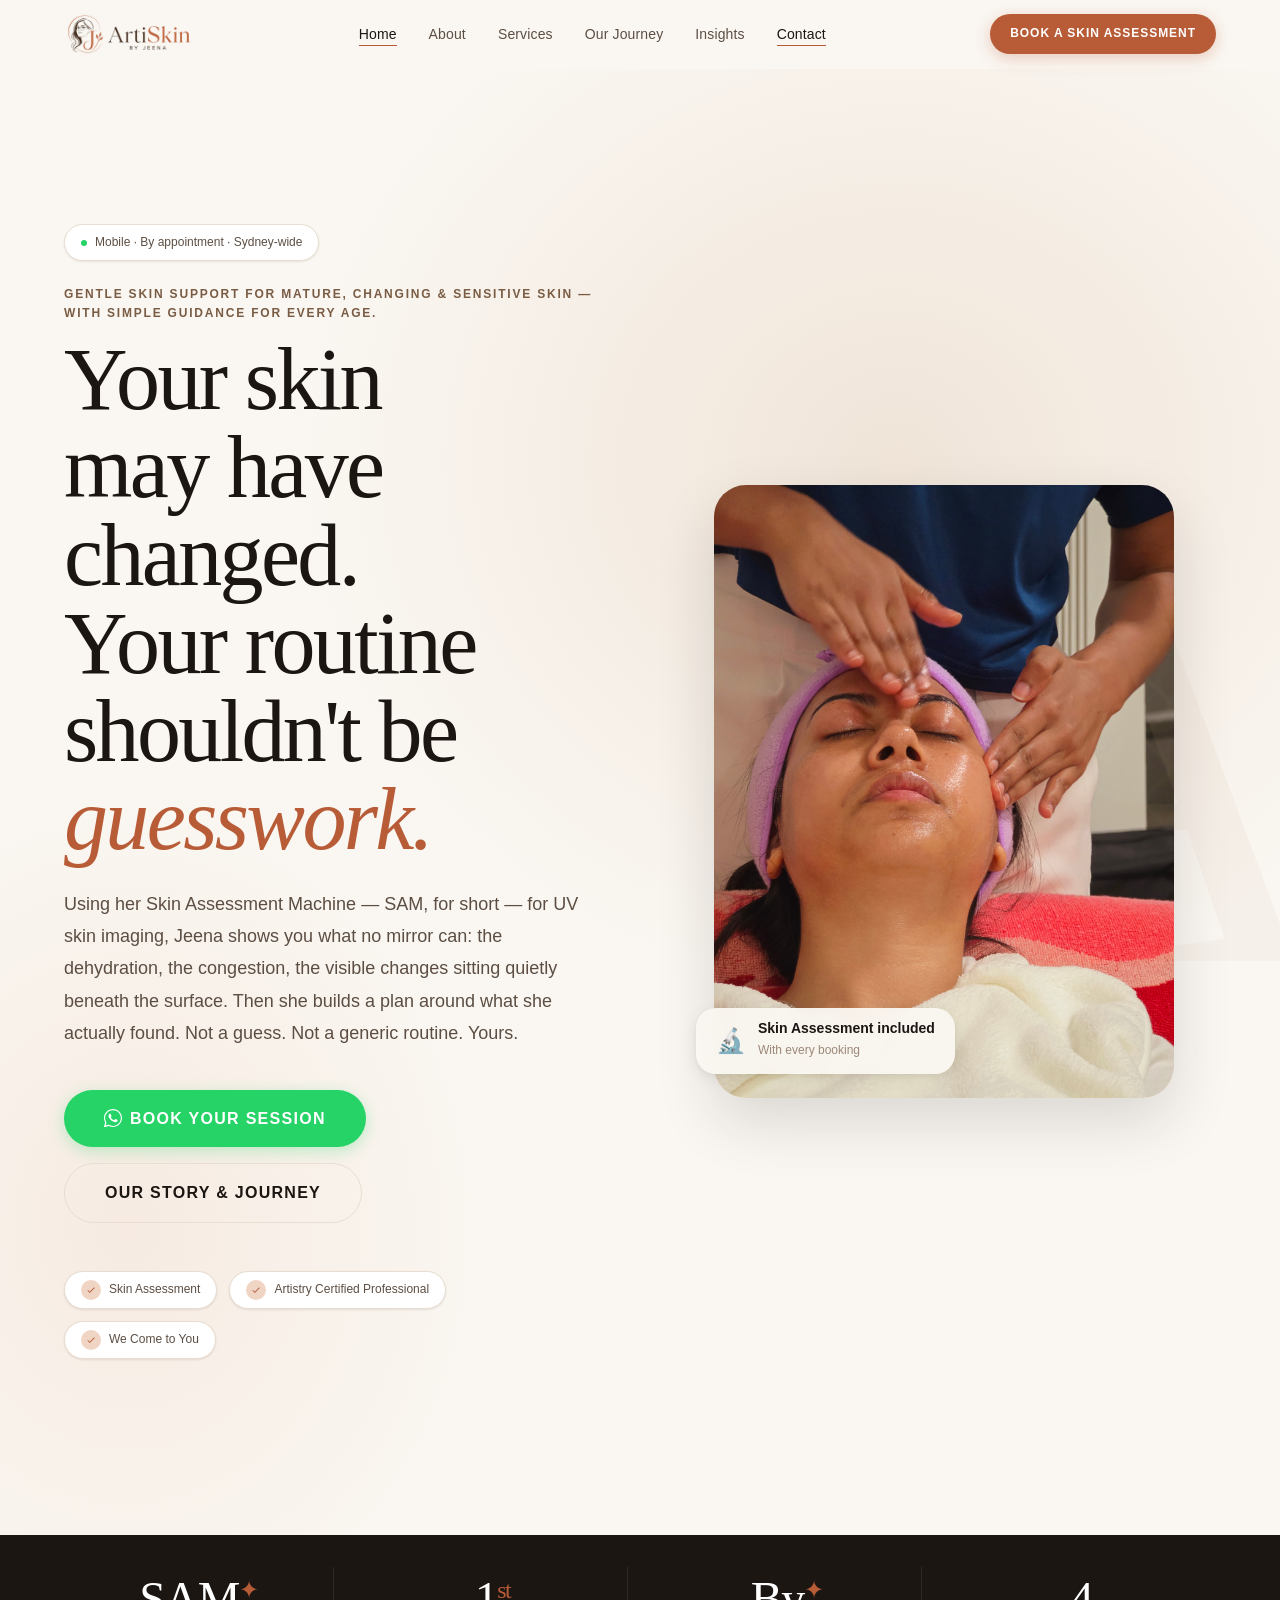
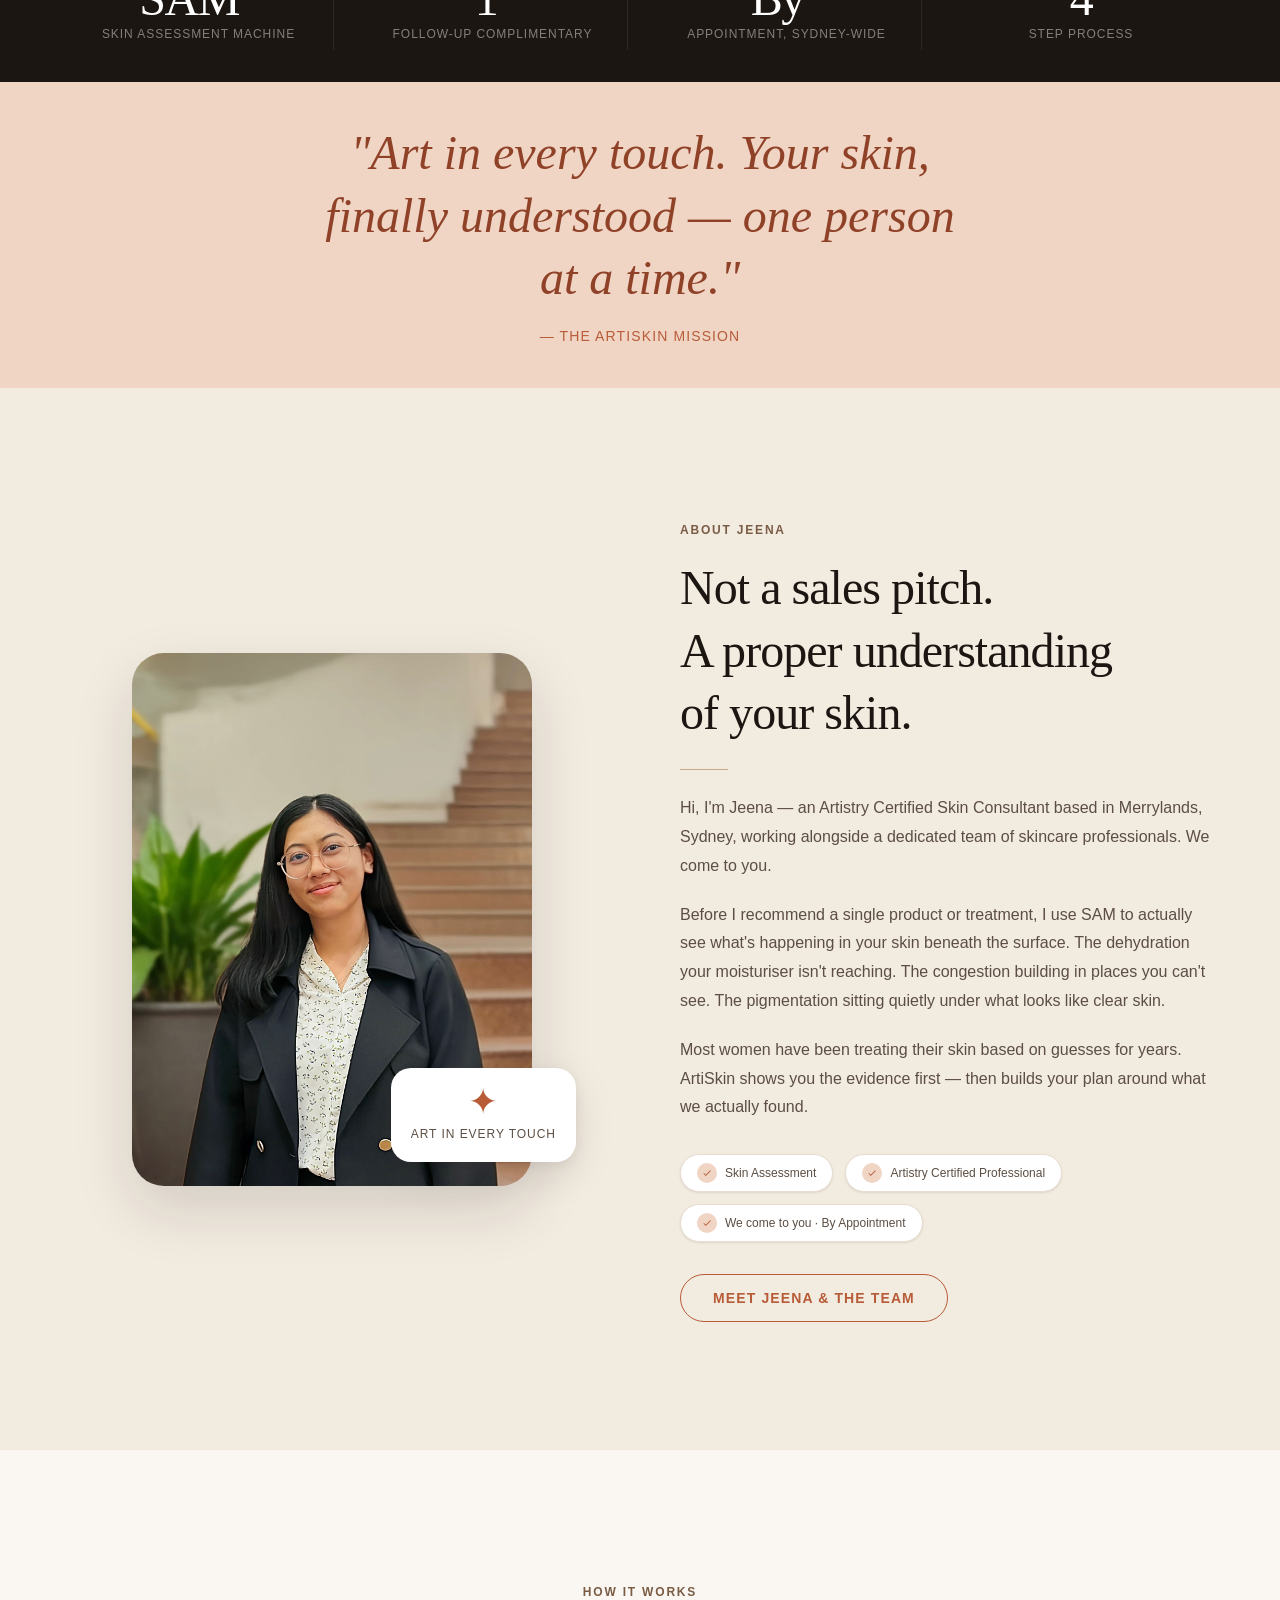
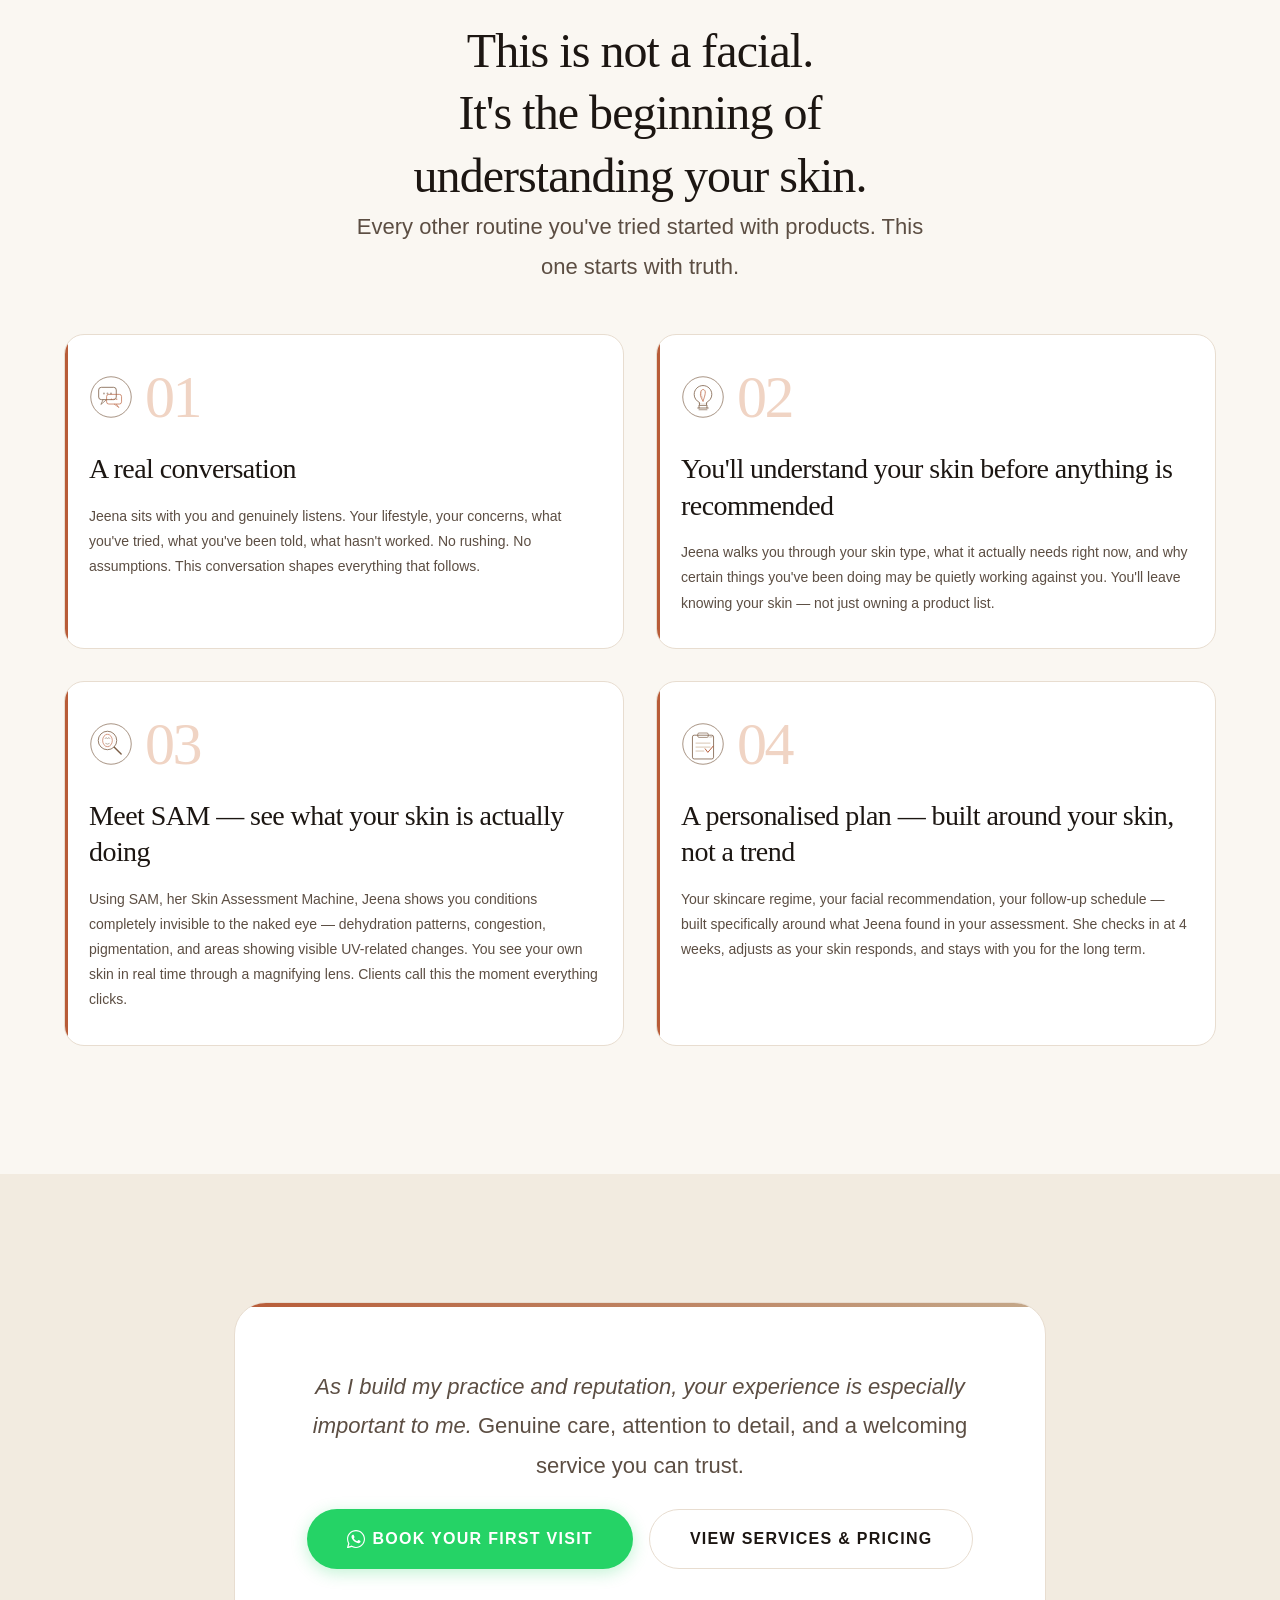
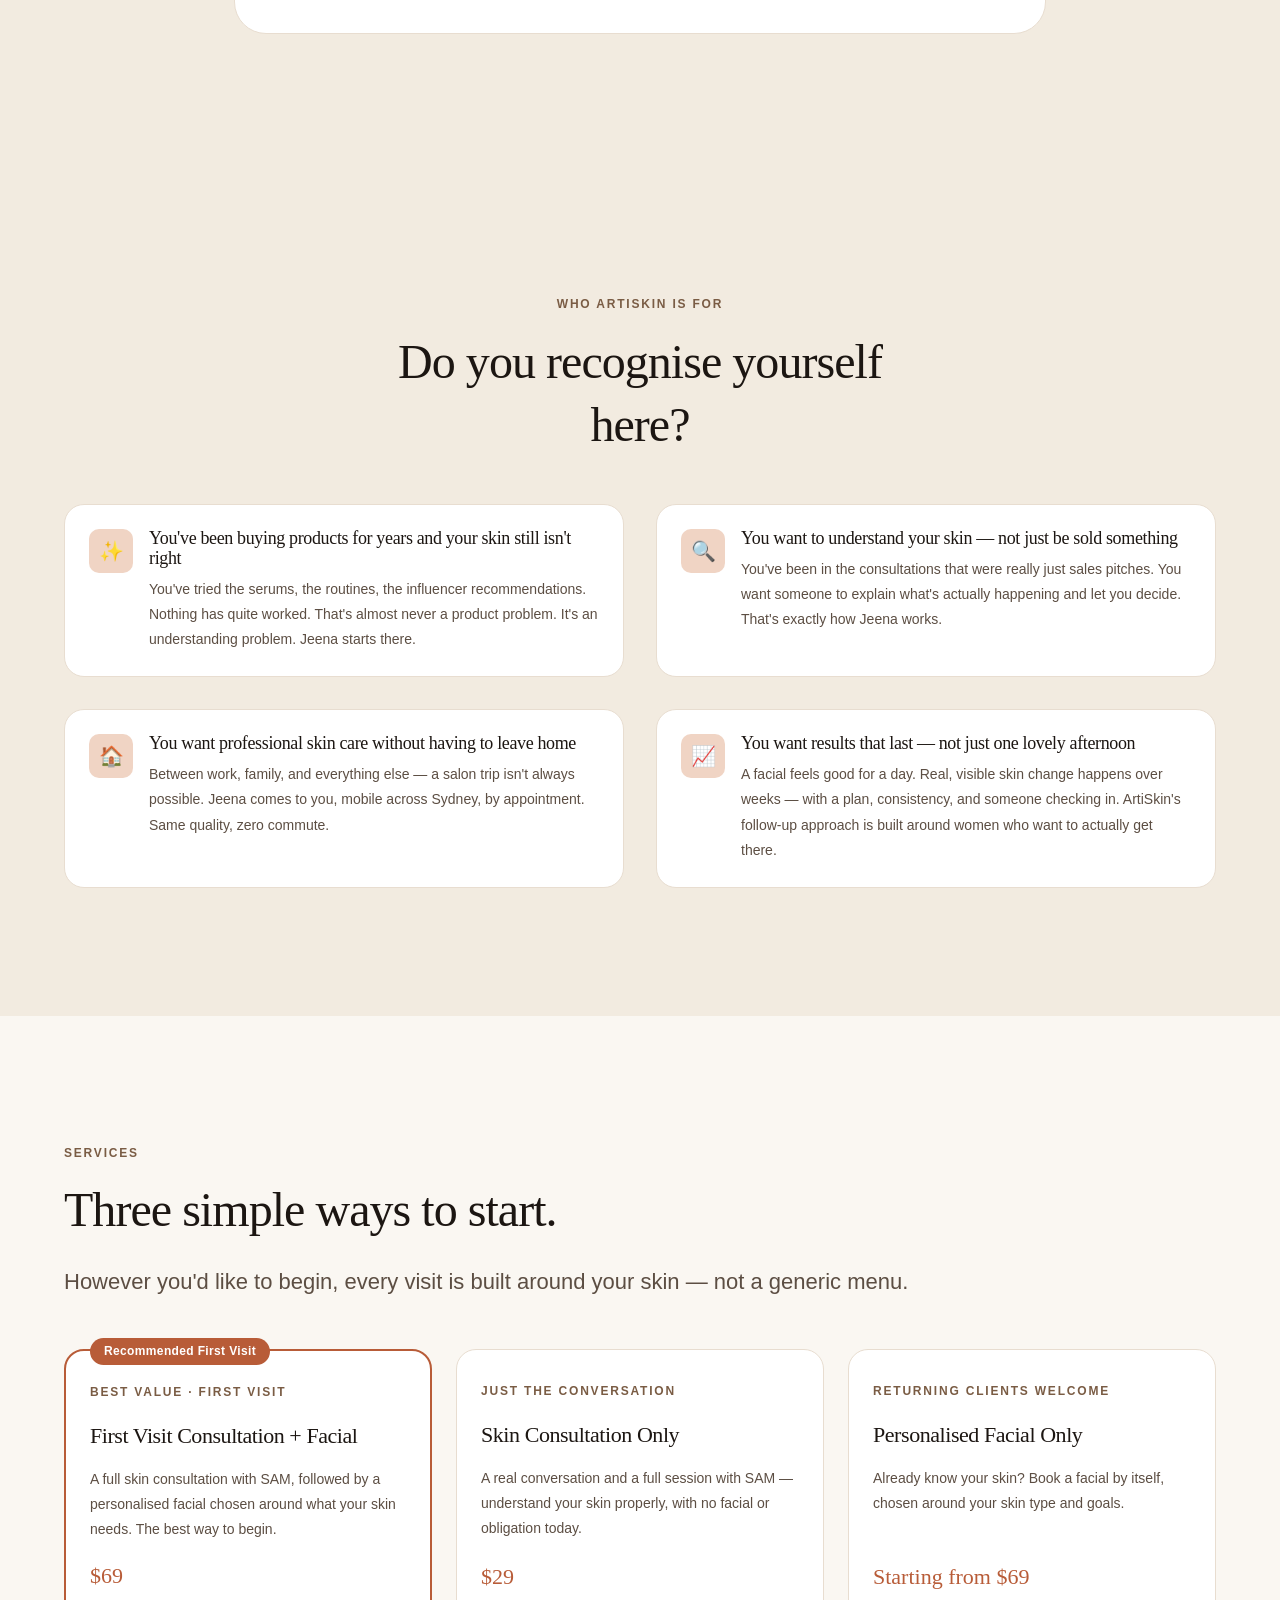
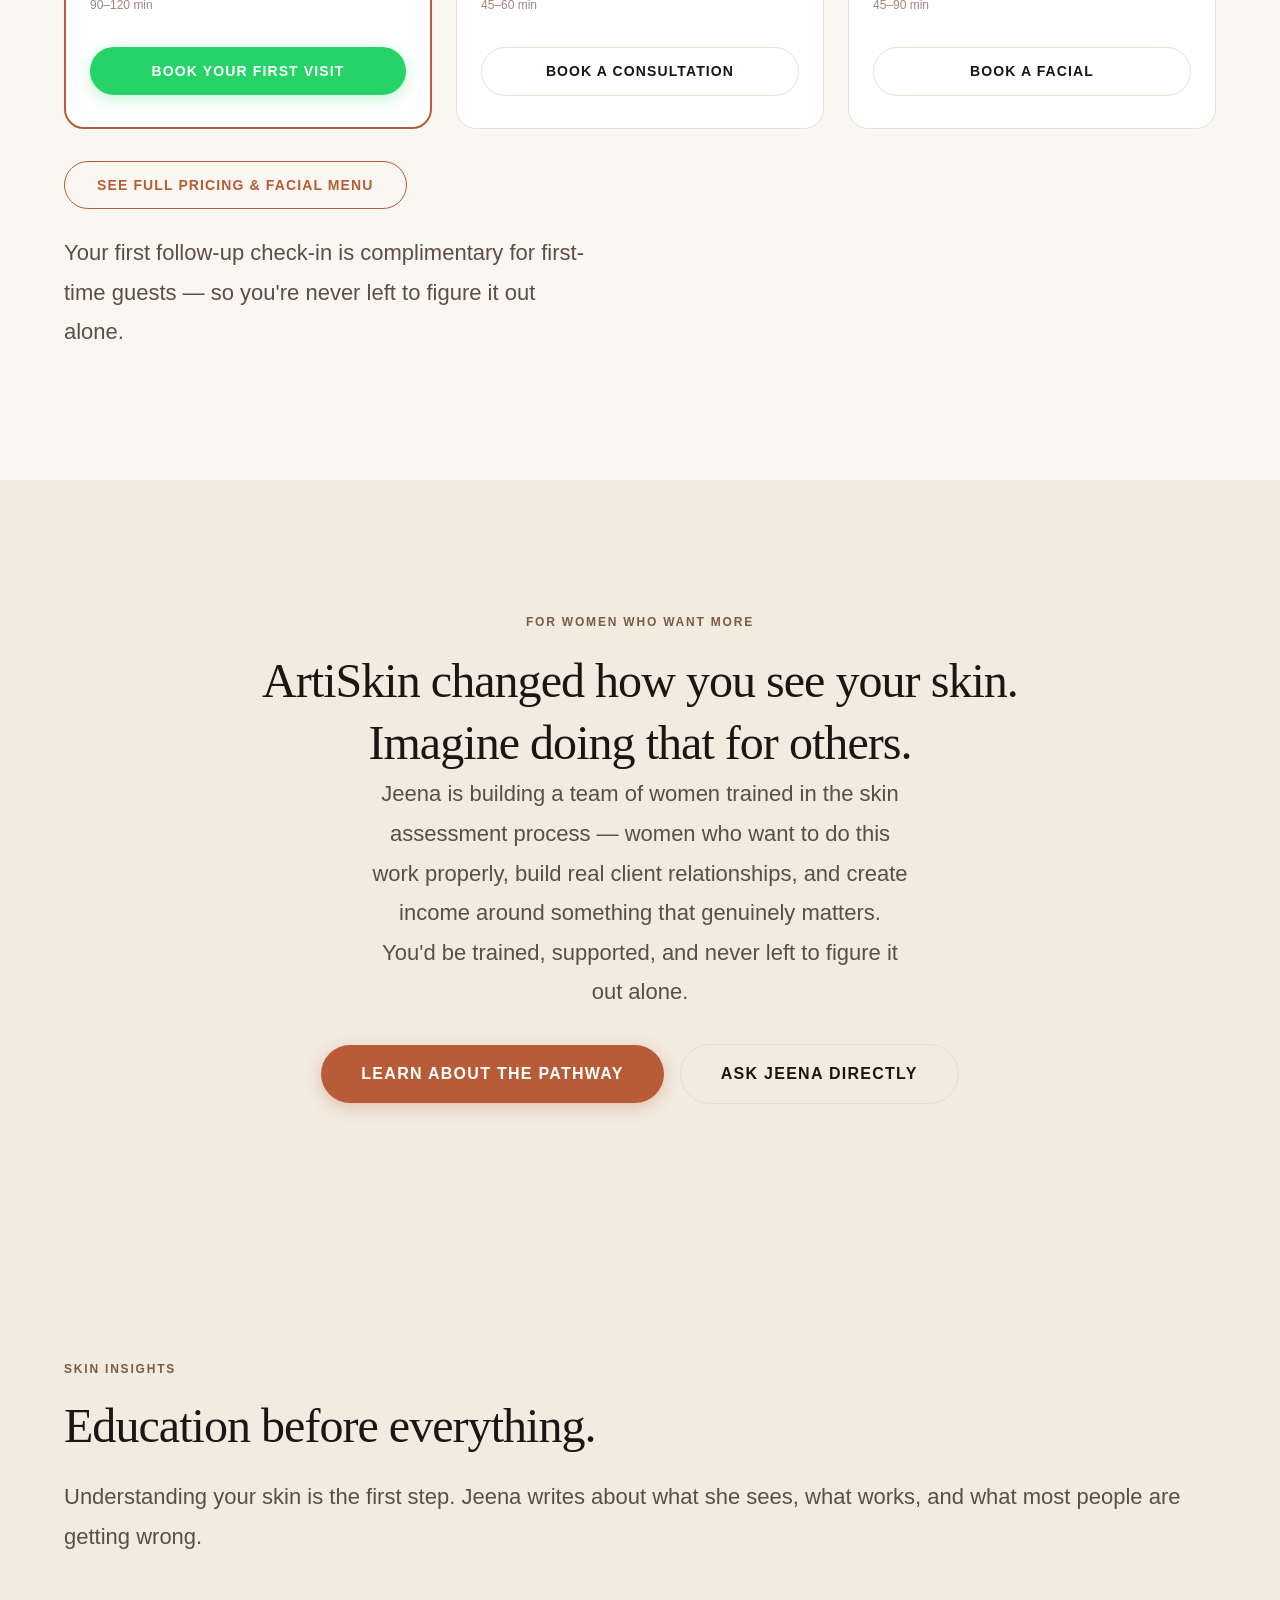
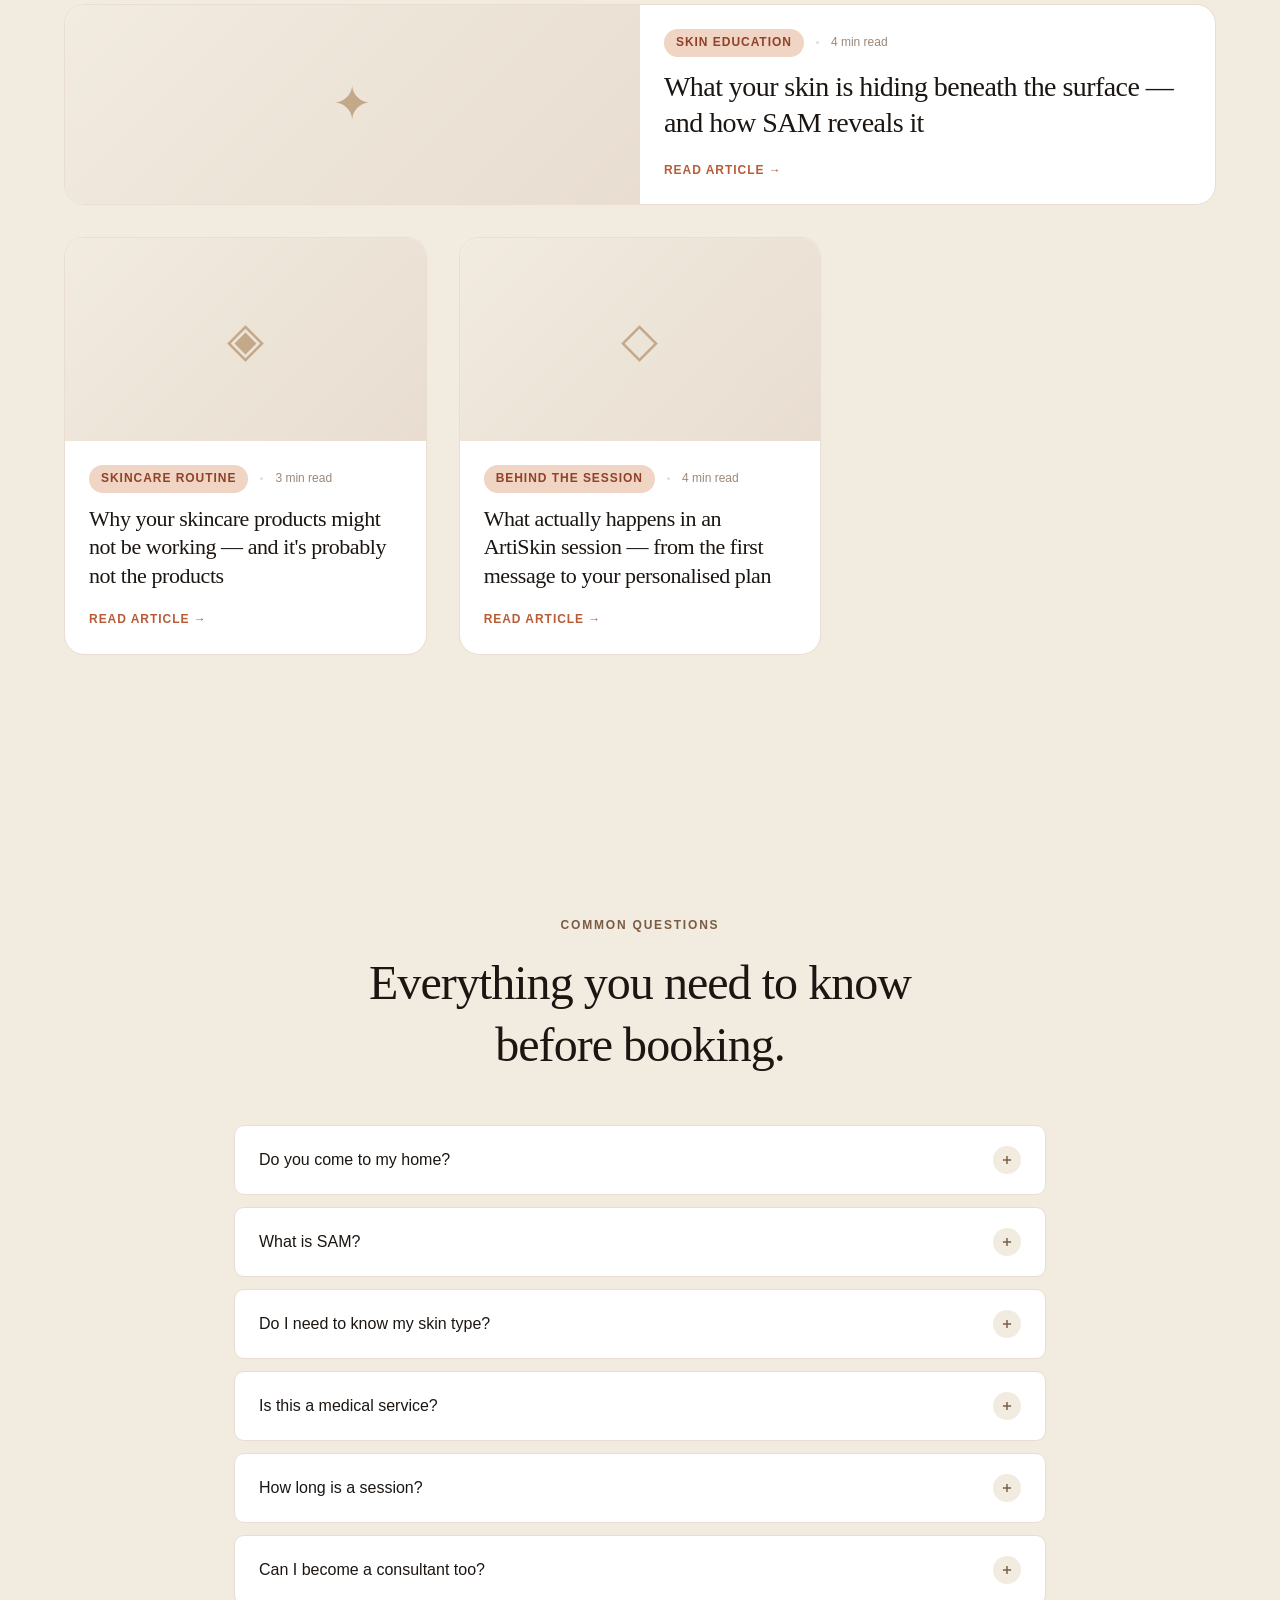
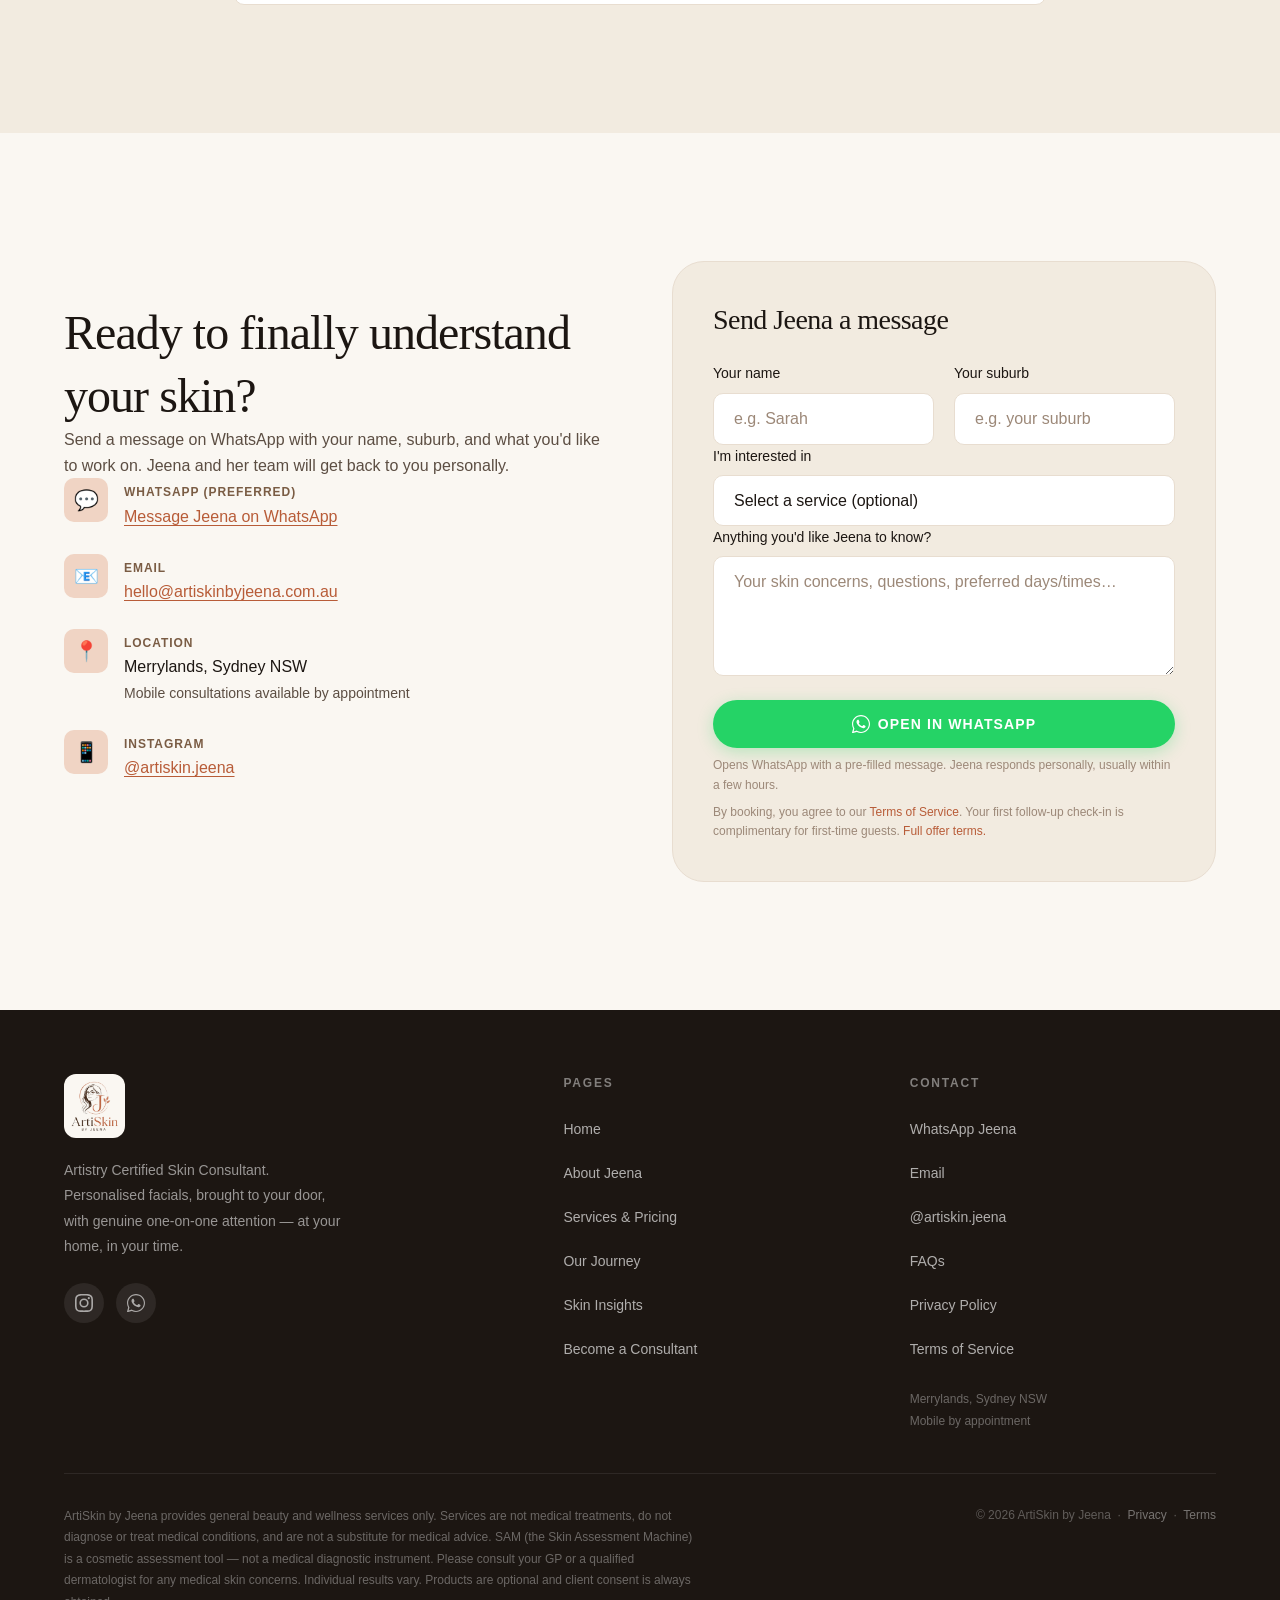
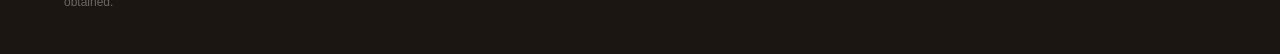
==== commit 19eb1400: "Update index.html" ====
--- a/index.html
+++ b/index.html
@@ -86,15 +86,15 @@
             <div class="hero__credentials">
               <div class="credential-pill">
                 <span class="credential-pill__icon"><svg viewBox="0 0 24 24" fill="currentColor" aria-hidden="true"><path d="M9 16.17L4.83 12l-1.42 1.41L9 19 21 7l-1.41-1.41z"/></svg></span>
-                Skin Assessment Certified
+                Skin Assessment
               </div>
               <div class="credential-pill">
                 <span class="credential-pill__icon"><svg viewBox="0 0 24 24" fill="currentColor" aria-hidden="true"><path d="M9 16.17L4.83 12l-1.42 1.41L9 19 21 7l-1.41-1.41z"/></svg></span>
-                Artistry Certified
+                Artistry Certified Professional
               </div>
               <div class="credential-pill">
                 <span class="credential-pill__icon"><svg viewBox="0 0 24 24" fill="currentColor" aria-hidden="true"><path d="M9 16.17L4.83 12l-1.42 1.41L9 19 21 7l-1.41-1.41z"/></svg></span>
-                Comes to You
+                We Come to You
               </div>
             </div>
           </div>
@@ -180,15 +180,15 @@
             <div class="about-certifications mt-8 reveal reveal--delay-4">
               <div class="credential-pill">
                 <span class="credential-pill__icon"><svg viewBox="0 0 24 24" fill="currentColor" aria-hidden="true"><path d="M9 16.17L4.83 12l-1.42 1.41L9 19 21 7l-1.41-1.41z"/></svg></span>
-                Skin Assessment Certified
+                Skin Assessment
               </div>
               <div class="credential-pill">
                 <span class="credential-pill__icon"><svg viewBox="0 0 24 24" fill="currentColor" aria-hidden="true"><path d="M9 16.17L4.83 12l-1.42 1.41L9 19 21 7l-1.41-1.41z"/></svg></span>
-                Artistry Professional
+                Artistry Certified Professional
               </div>
               <div class="credential-pill">
                 <span class="credential-pill__icon"><svg viewBox="0 0 24 24" fill="currentColor" aria-hidden="true"><path d="M9 16.17L4.83 12l-1.42 1.41L9 19 21 7l-1.41-1.41z"/></svg></span>
-                Mobile · By Appointment
+                We come to you · By Appointment
               </div>
             </div>
             <div class="mt-8 reveal reveal--delay-5">
@@ -214,7 +214,7 @@
               <img src="images/icons/step-1-conversation.svg" alt="" class="step-card__icon" width="44" height="44">
               <div class="step-card__number">01</div>
             </div>
-            <h3 class="step-card__title">A real conversation — not a form, not a script</h3>
+            <h3 class="step-card__title">A real conversation</h3>
             <p class="step-card__desc">Jeena sits with you and genuinely listens. Your lifestyle, your concerns, what you've tried, what you've been told, what hasn't worked. No rushing. No assumptions. This conversation shapes everything that follows.</p>
           </div>
           <div class="step-card reveal reveal--delay-2">
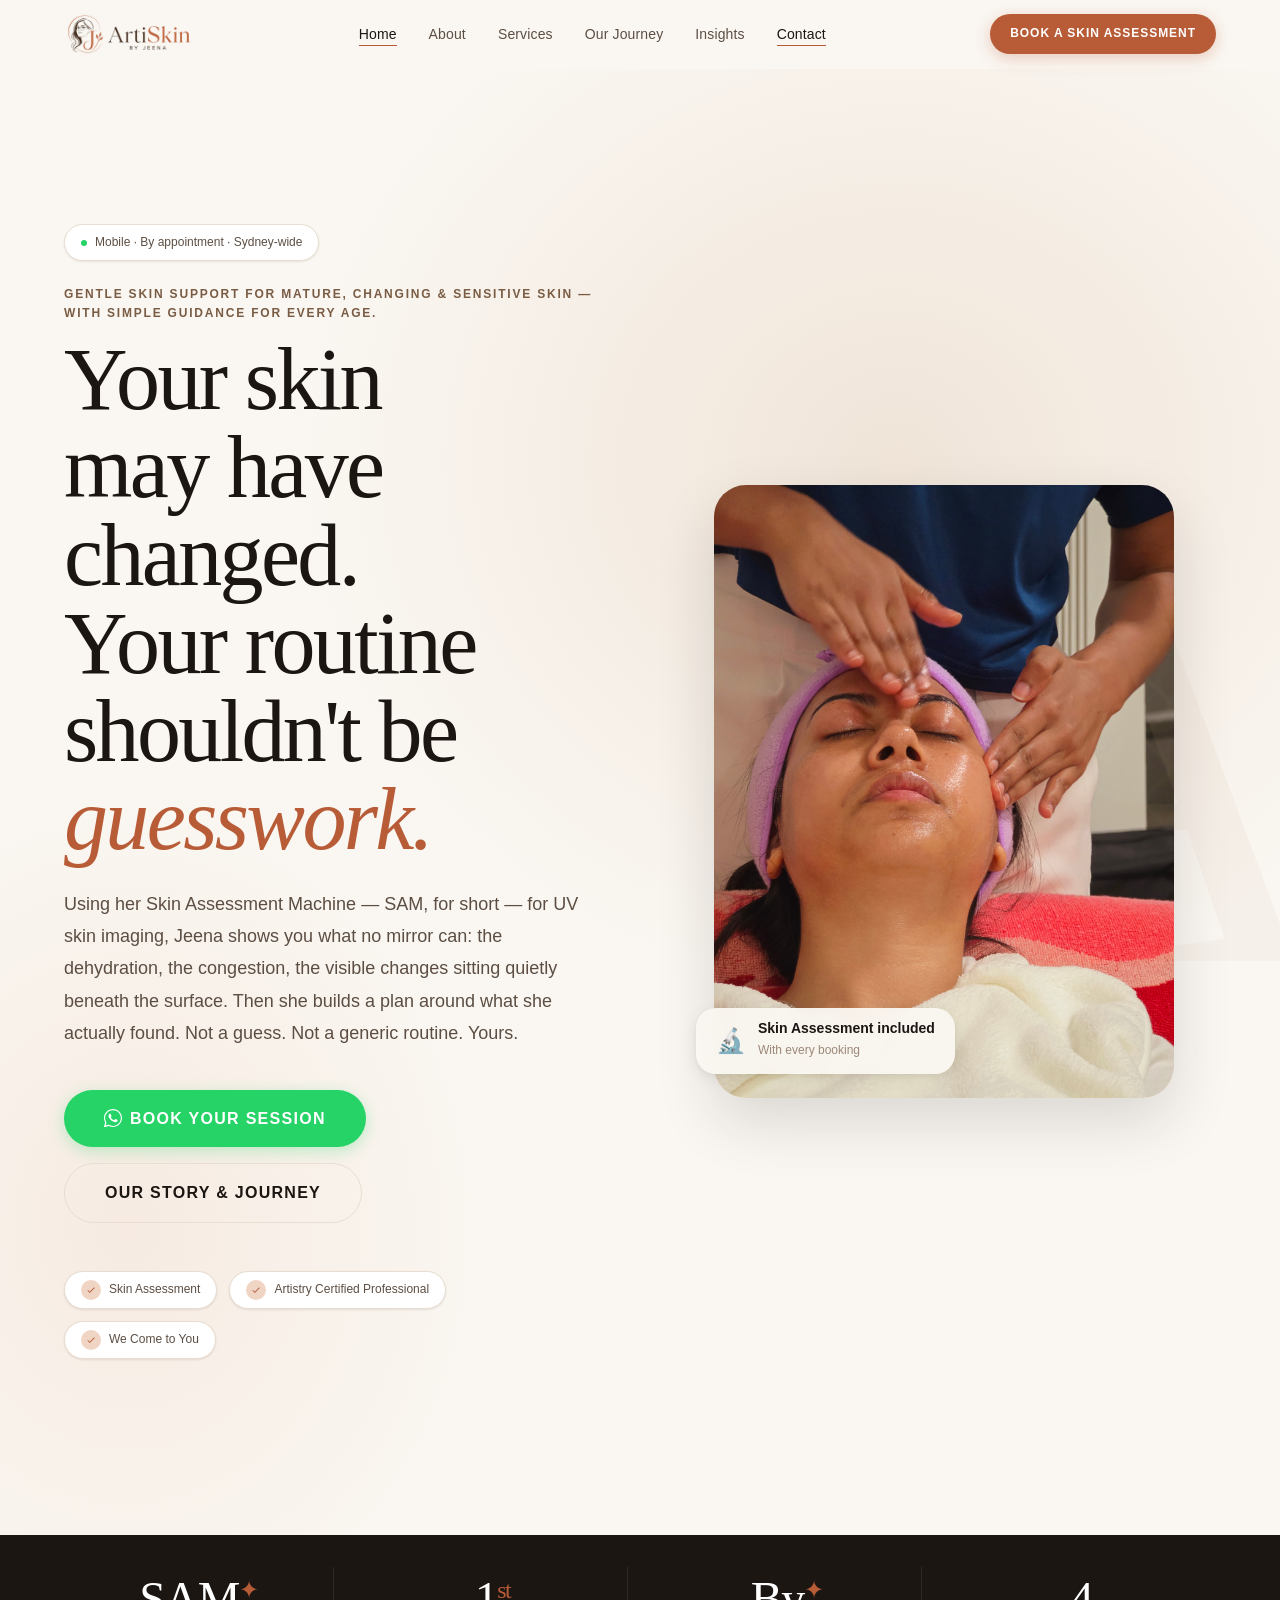
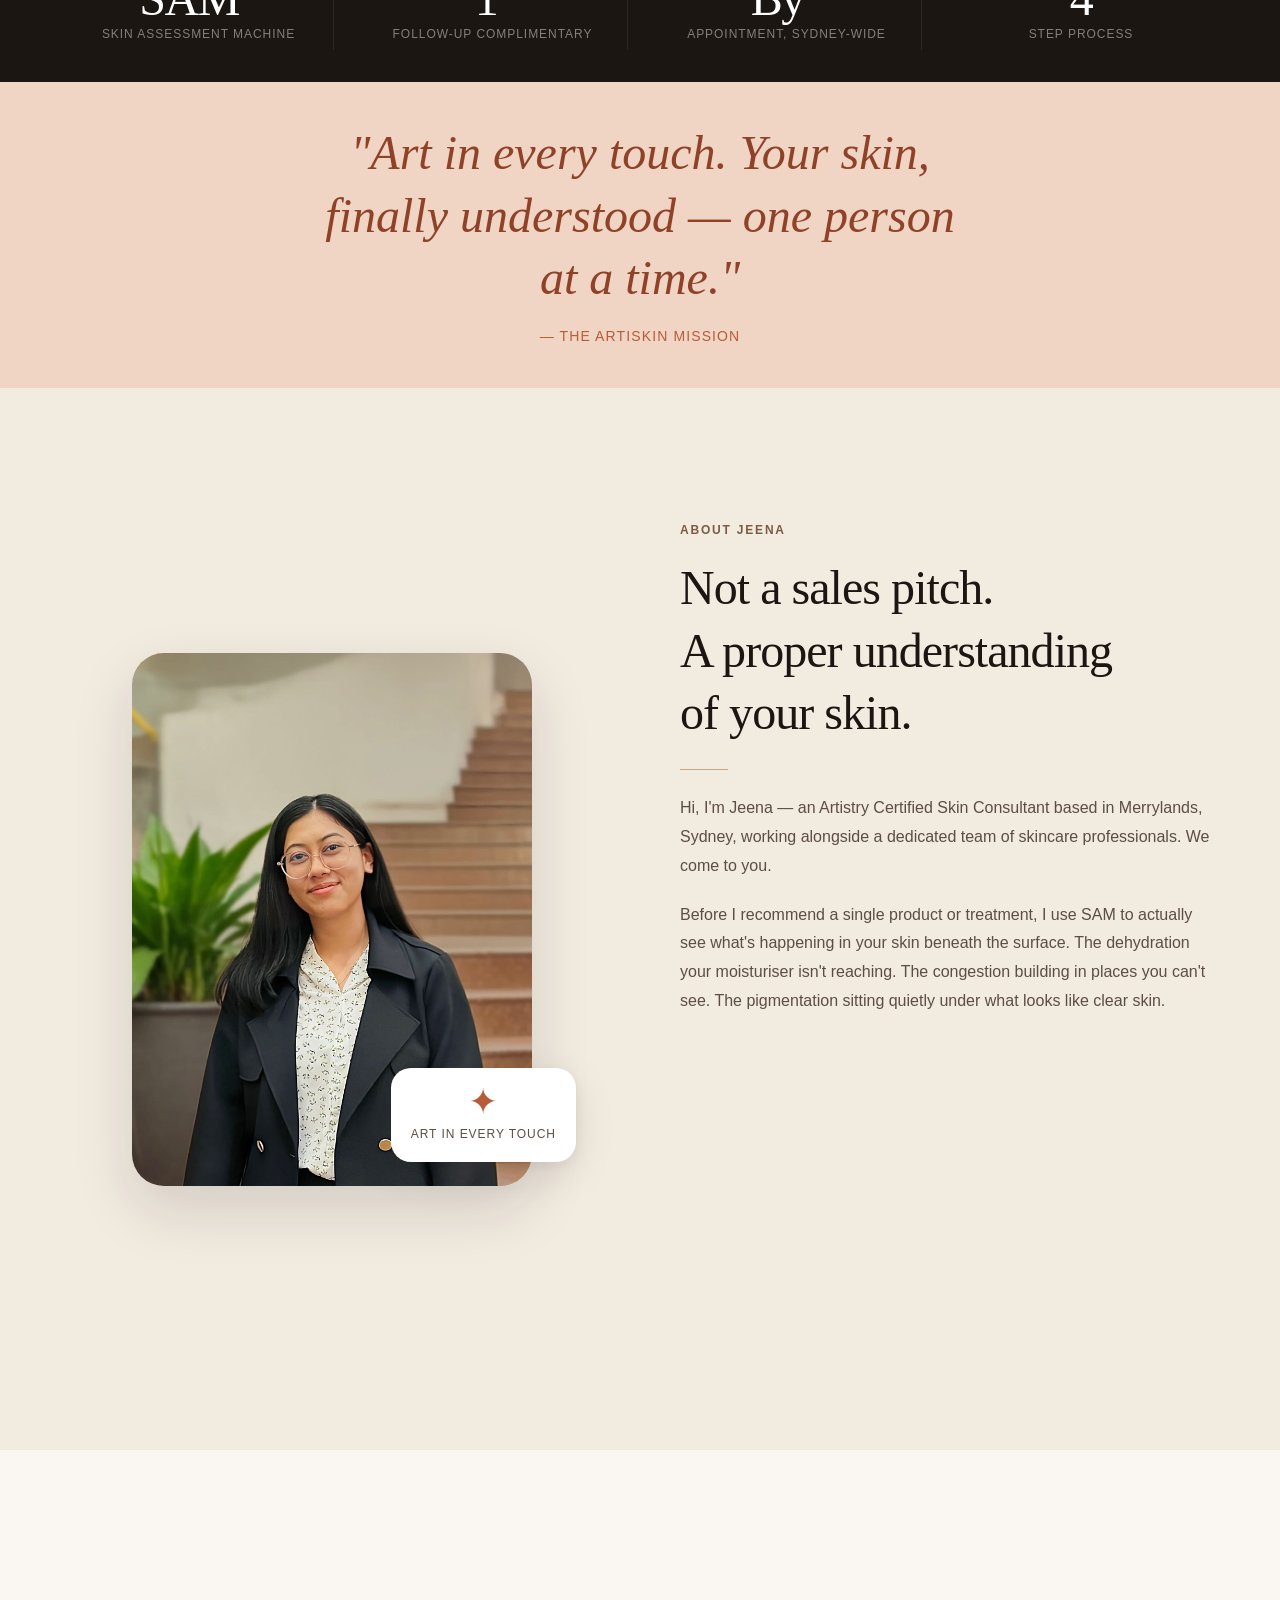
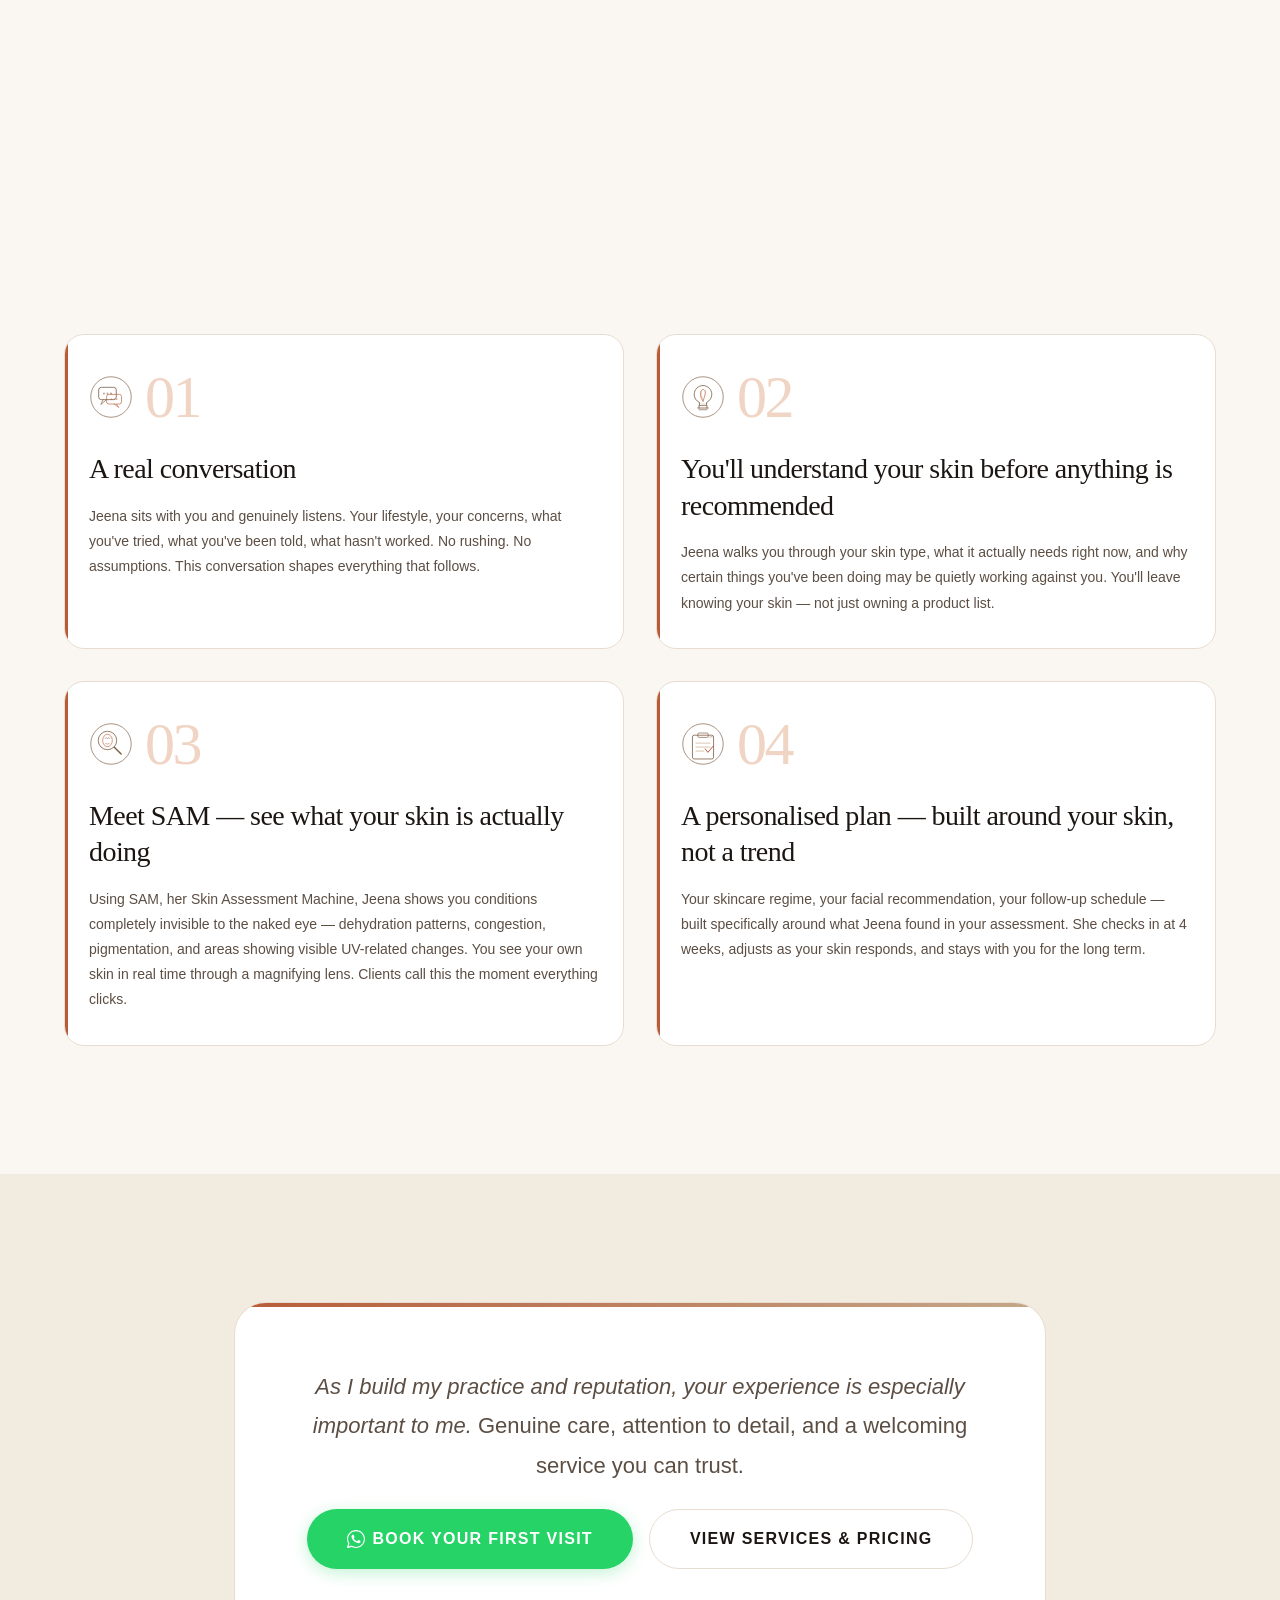
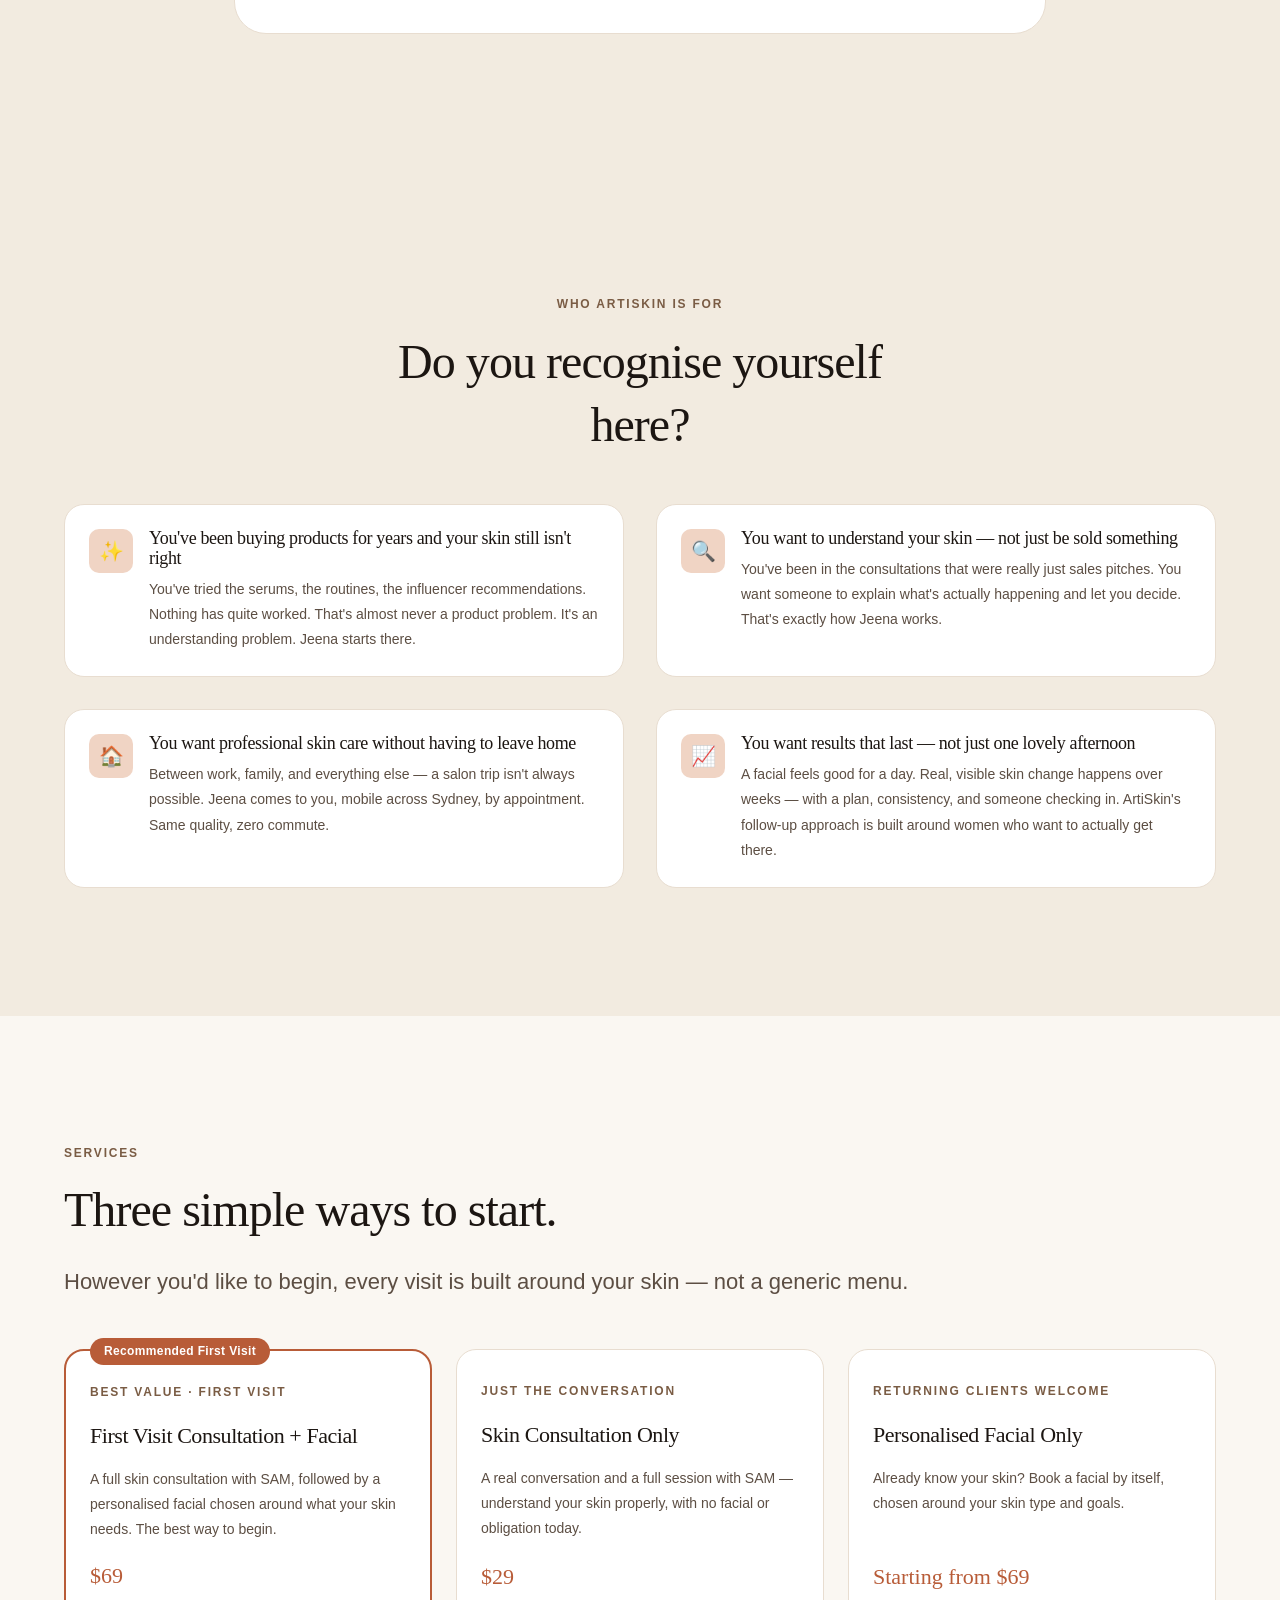
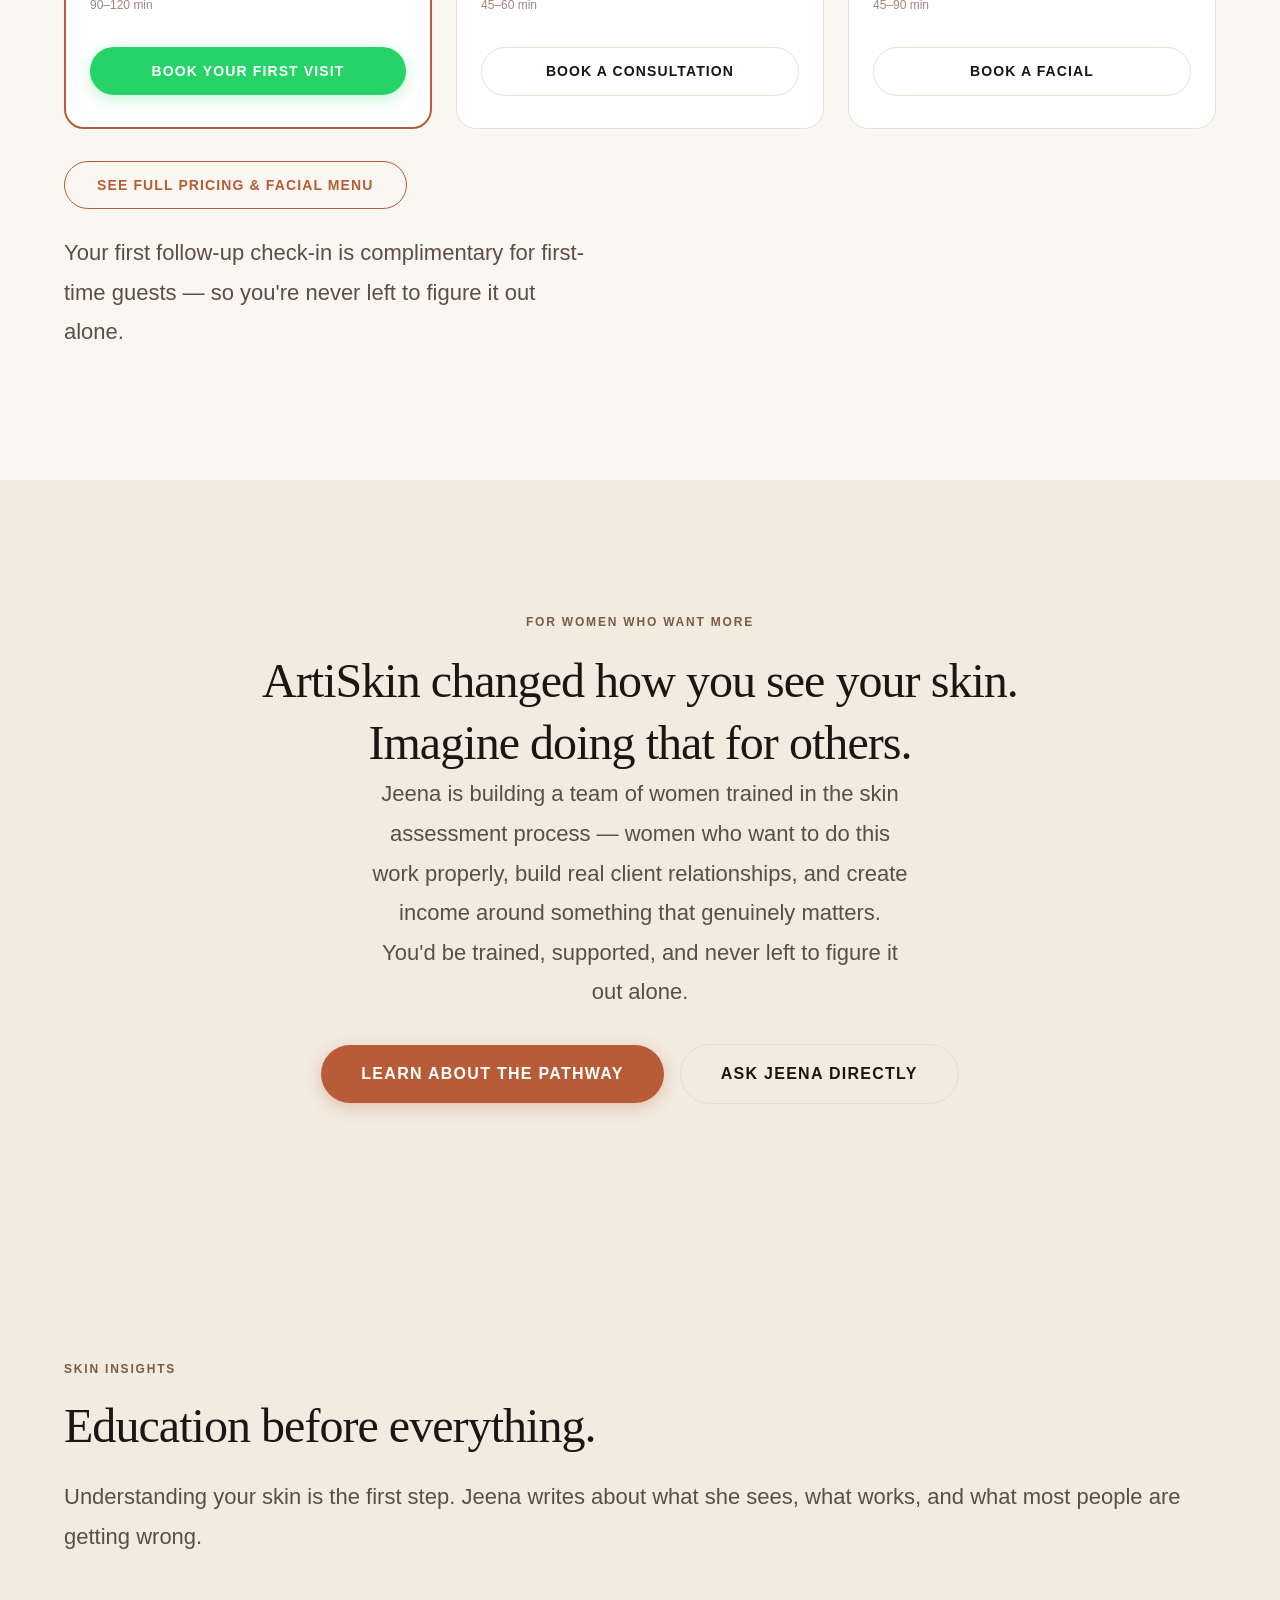
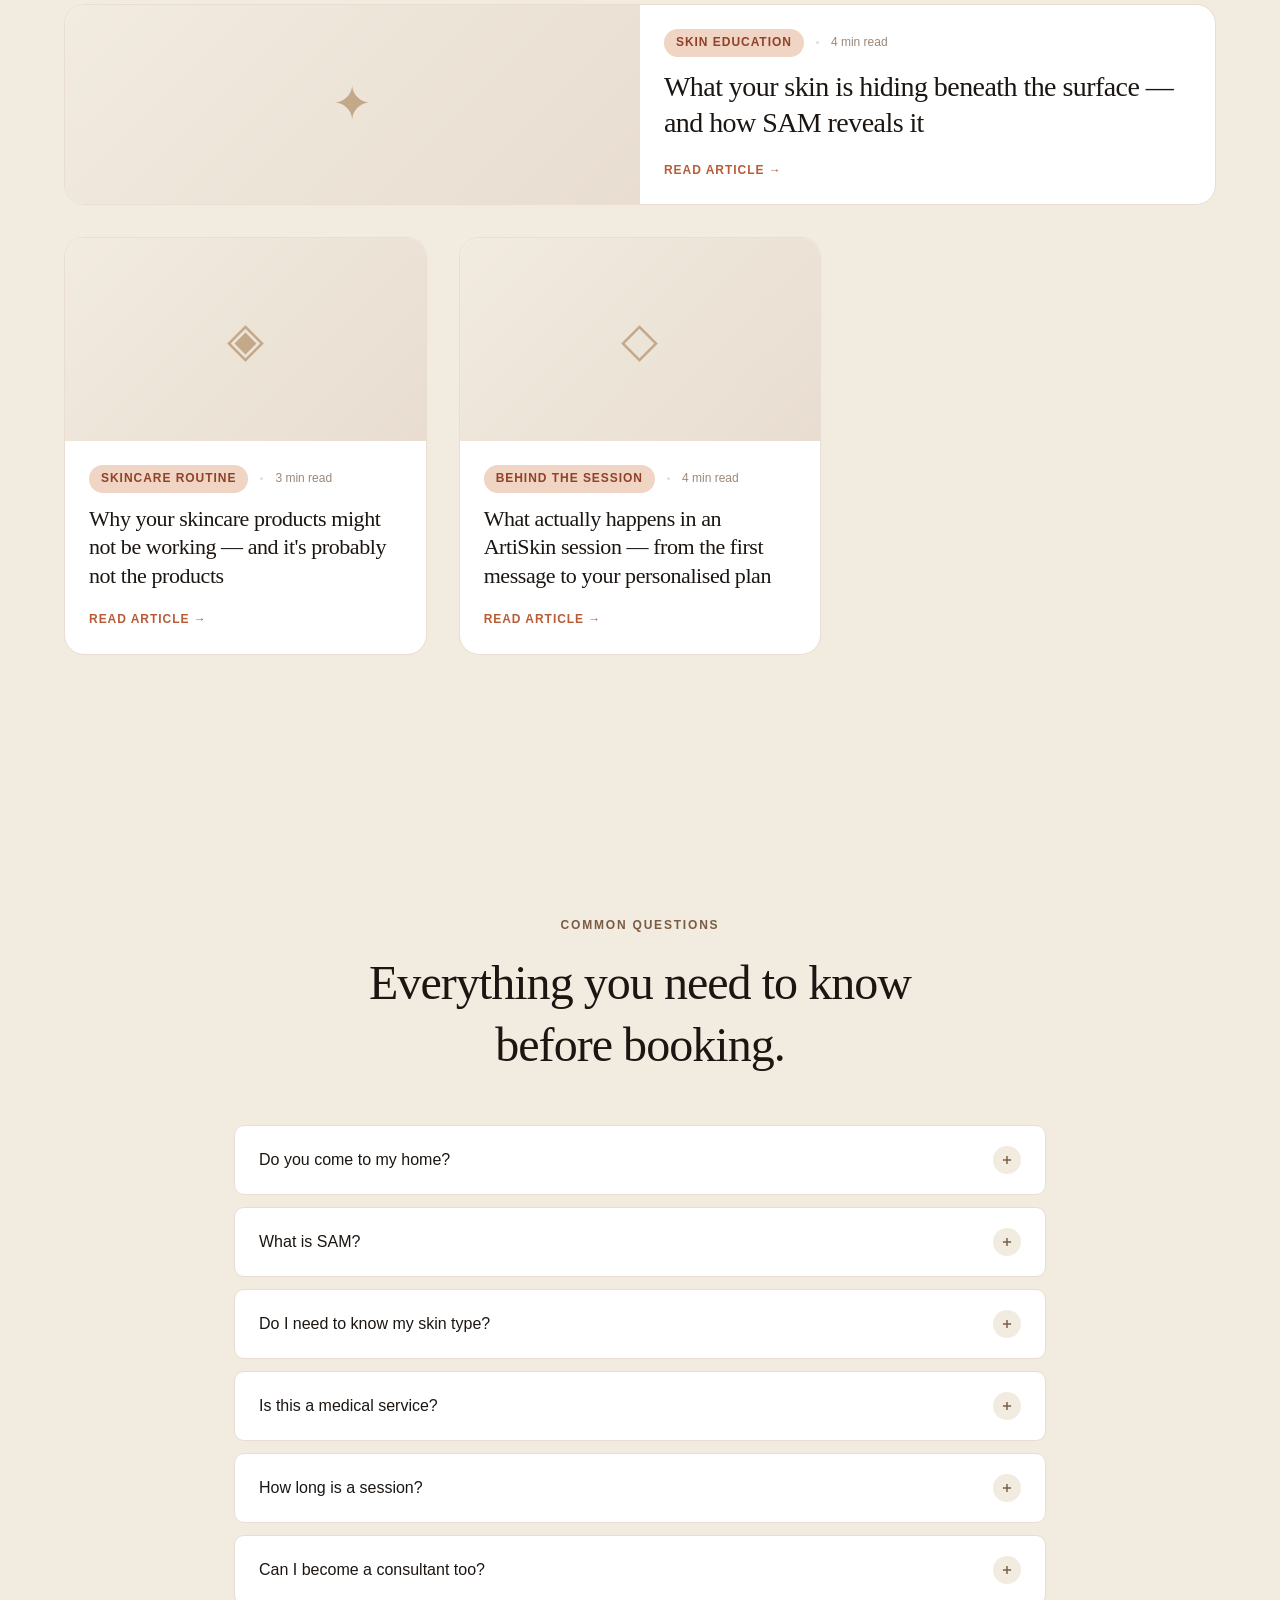
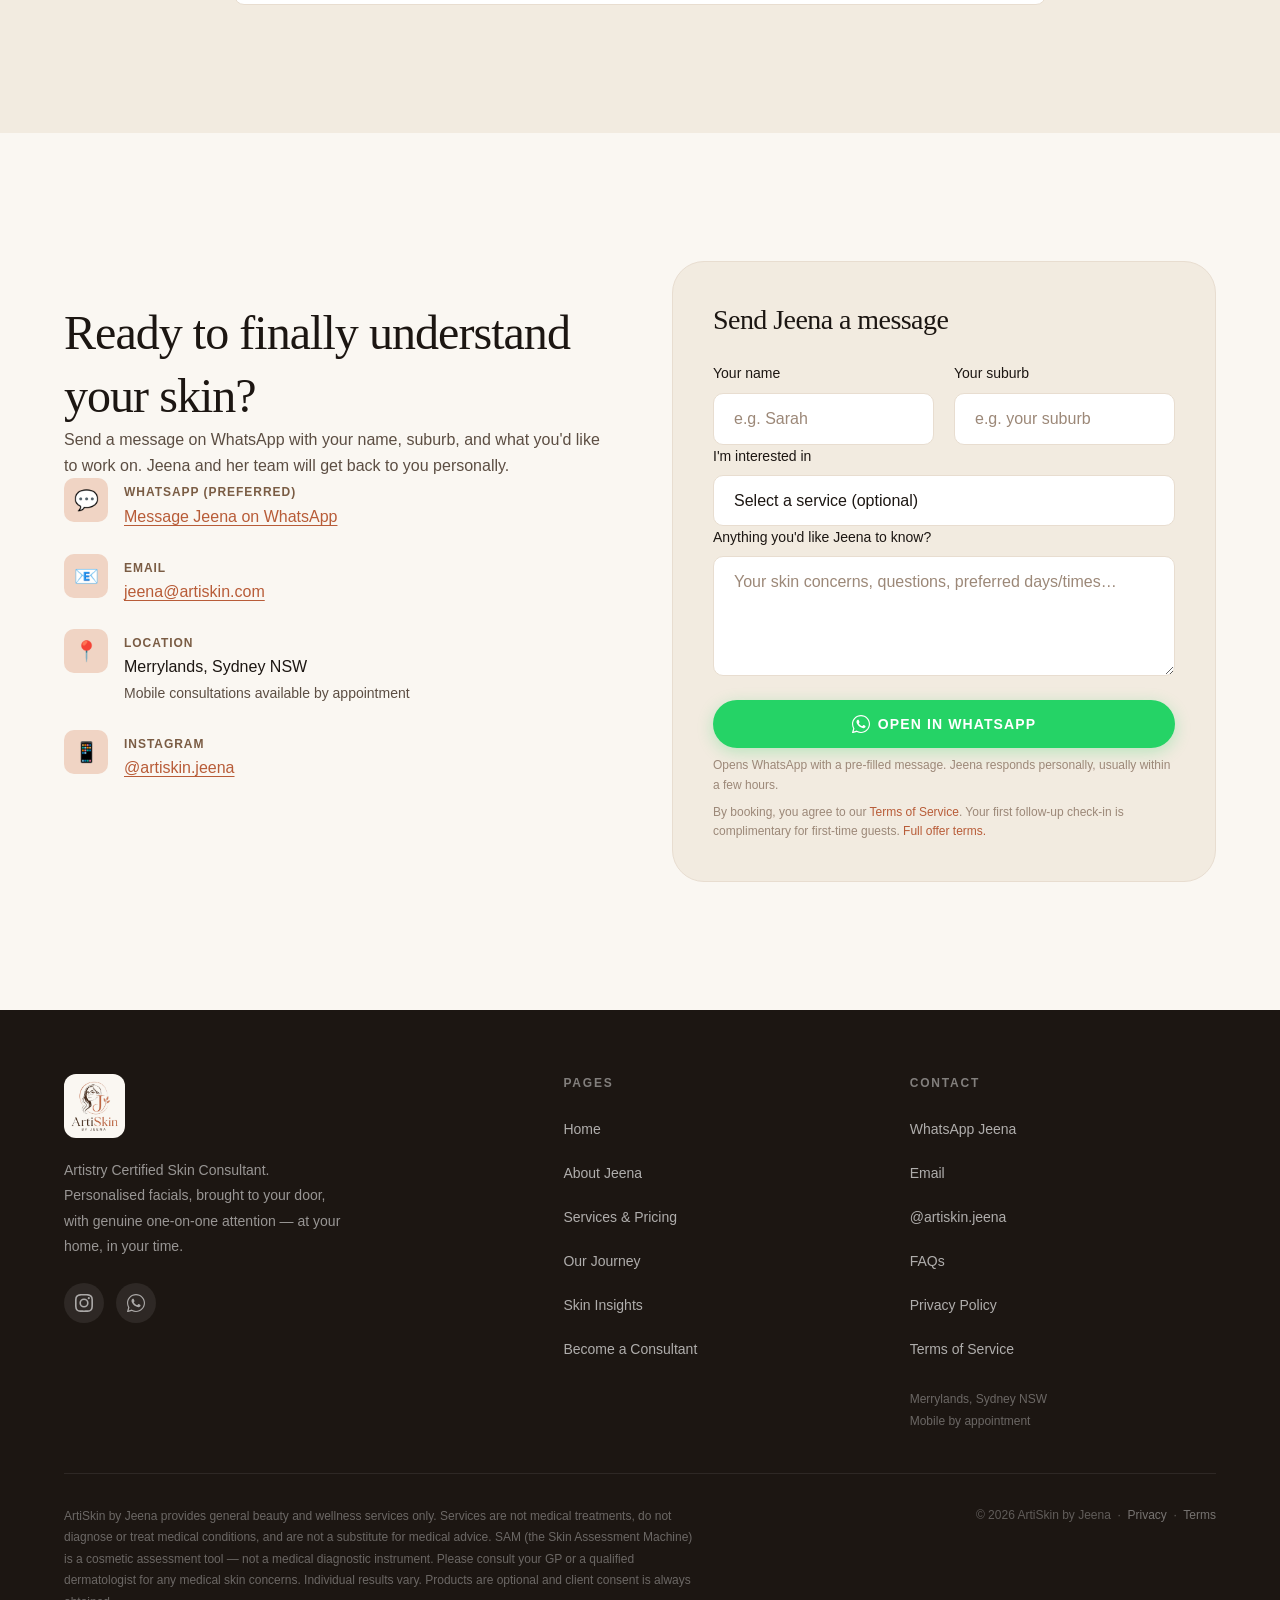
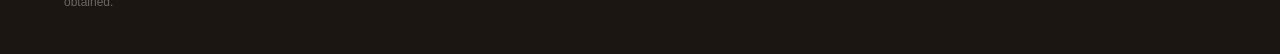
==== commit e357724f: "Update index.html" ====
--- a/index.html
+++ b/index.html
@@ -453,7 +453,7 @@
                 <div class="contact-item__icon">📧</div>
                 <div>
                   <span class="contact-item__label">Email</span>
-                  <div class="contact-item__value"><a href="mailto:hello@artiskinbyjeena.com.au">hello@artiskinbyjeena.com.au</a></div>
+                  <div class="contact-item__value"><a href="mailto:jeena@artiskin.com">jeena@artiskin.com</a></div>
                 </div>
               </div>
               <div class="contact-item reveal reveal--delay-3">
@@ -555,7 +555,7 @@
           <p class="footer-col__title">Contact</p>
           <ul class="footer-links">
             <li><a href="https://wa.me/61420587160">WhatsApp Jeena</a></li>
-            <li><a href="mailto:hello@artiskinbyjeena.com.au">Email</a></li>
+            <li><a href="mailto:jeena@artiskin.com">Email</a></li>
             <li><a href="https://instagram.com/artiskin.jeena" target="_blank" rel="noopener">@artiskin.jeena</a></li>
             <li><a href="index.html#faq">FAQs</a></li>
             <li><a href="privacy.html">Privacy Policy</a></li>
